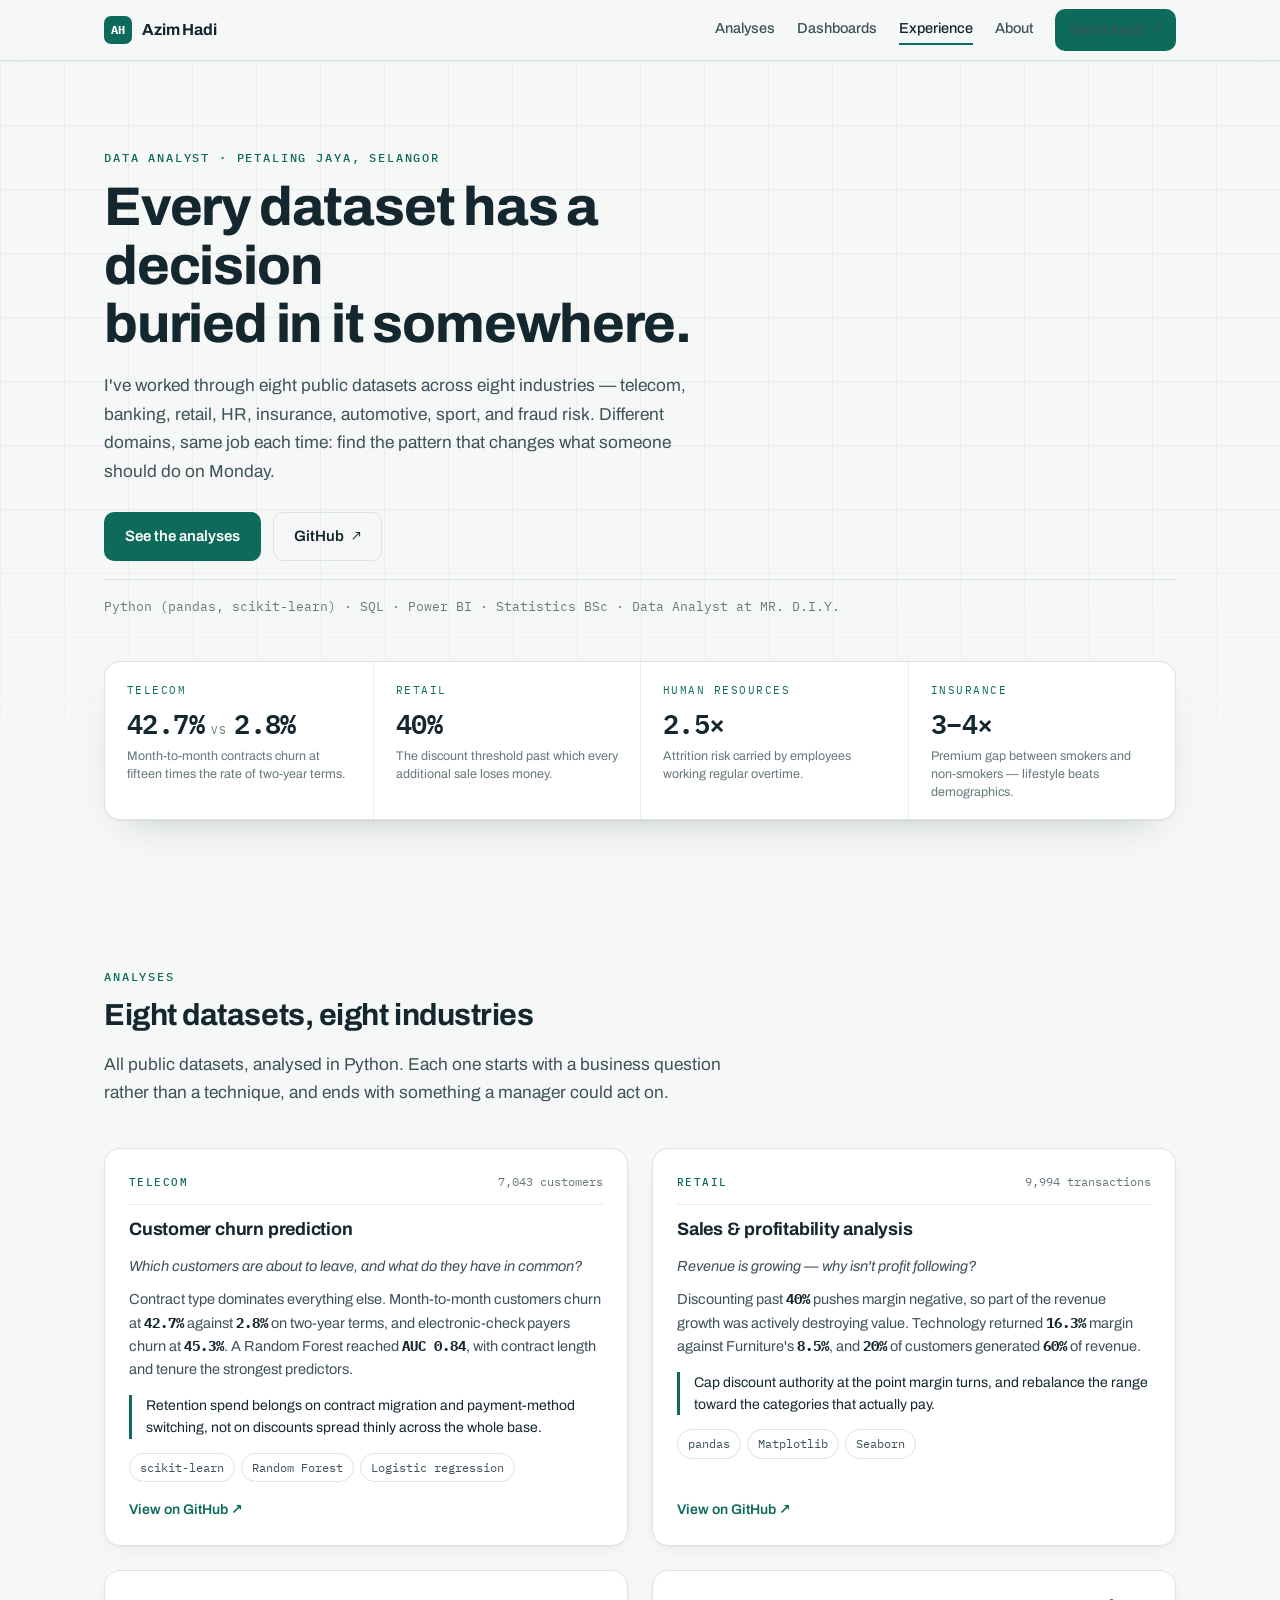
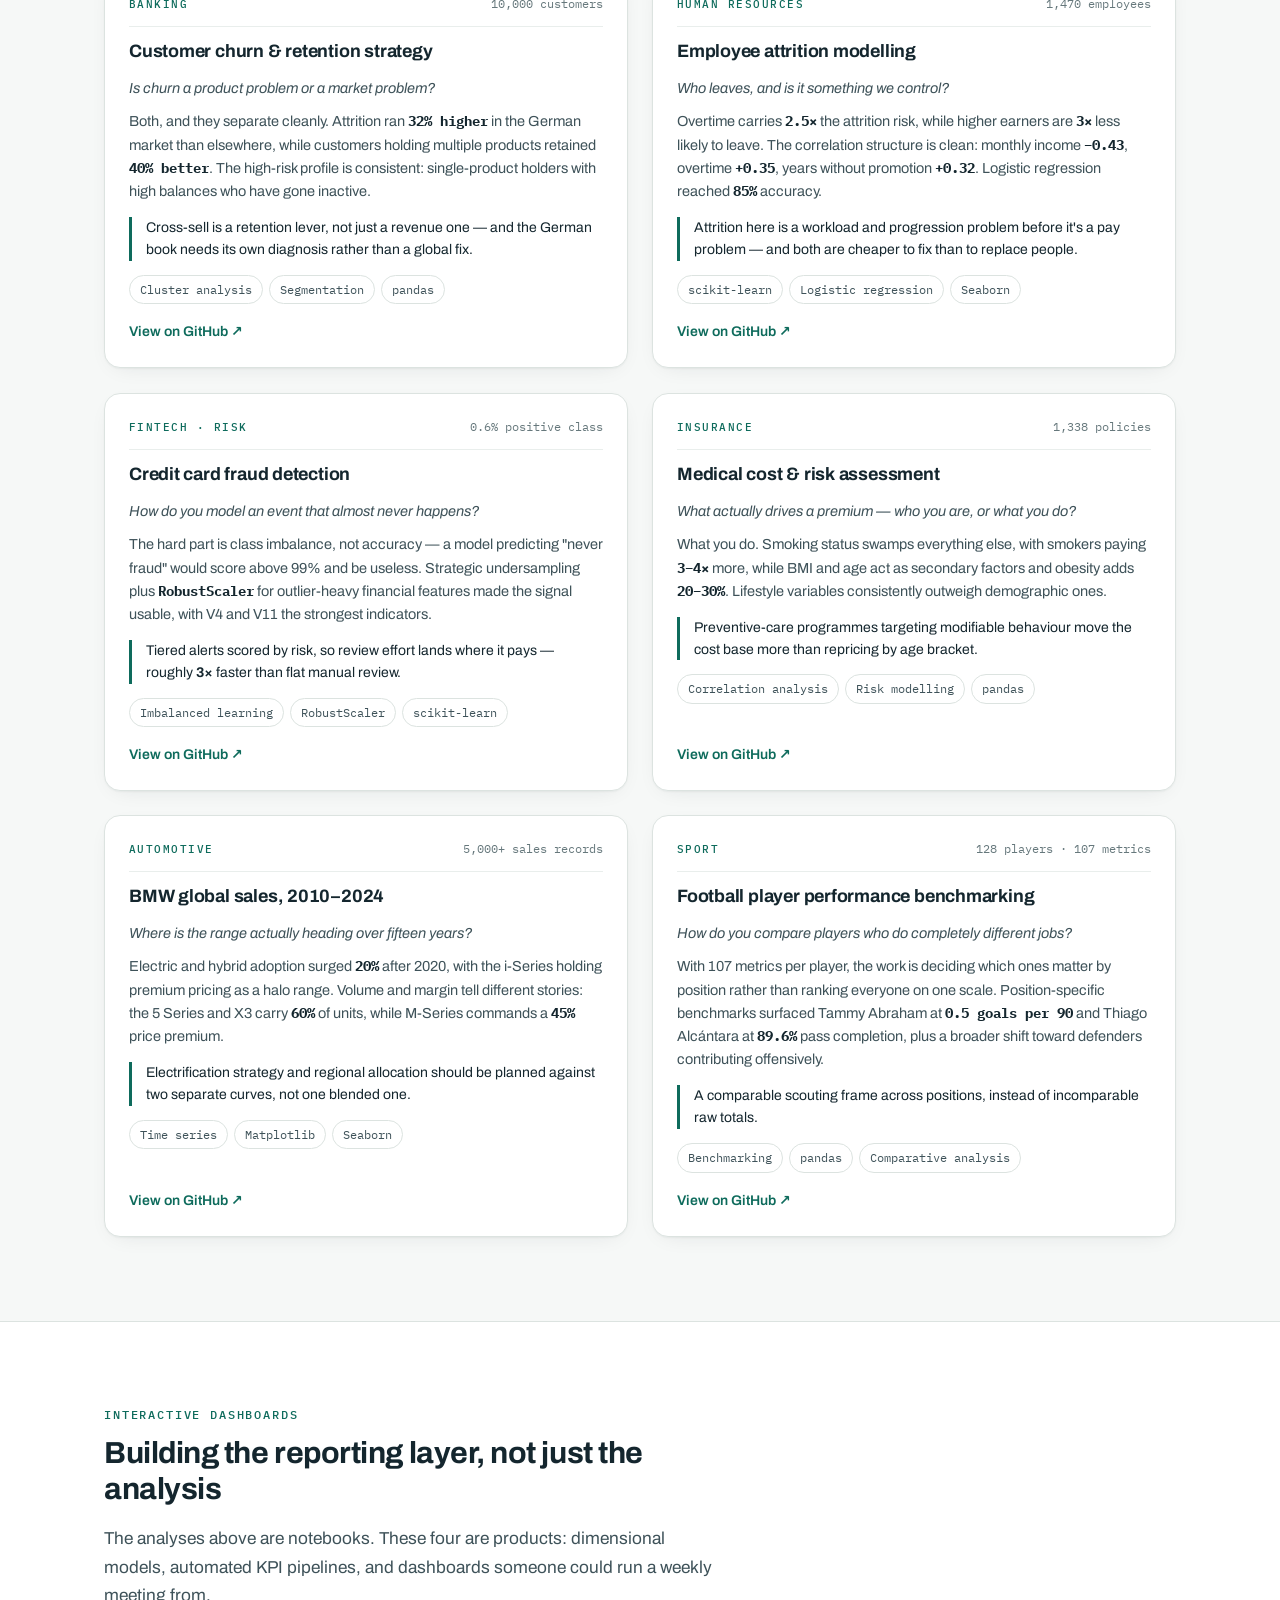
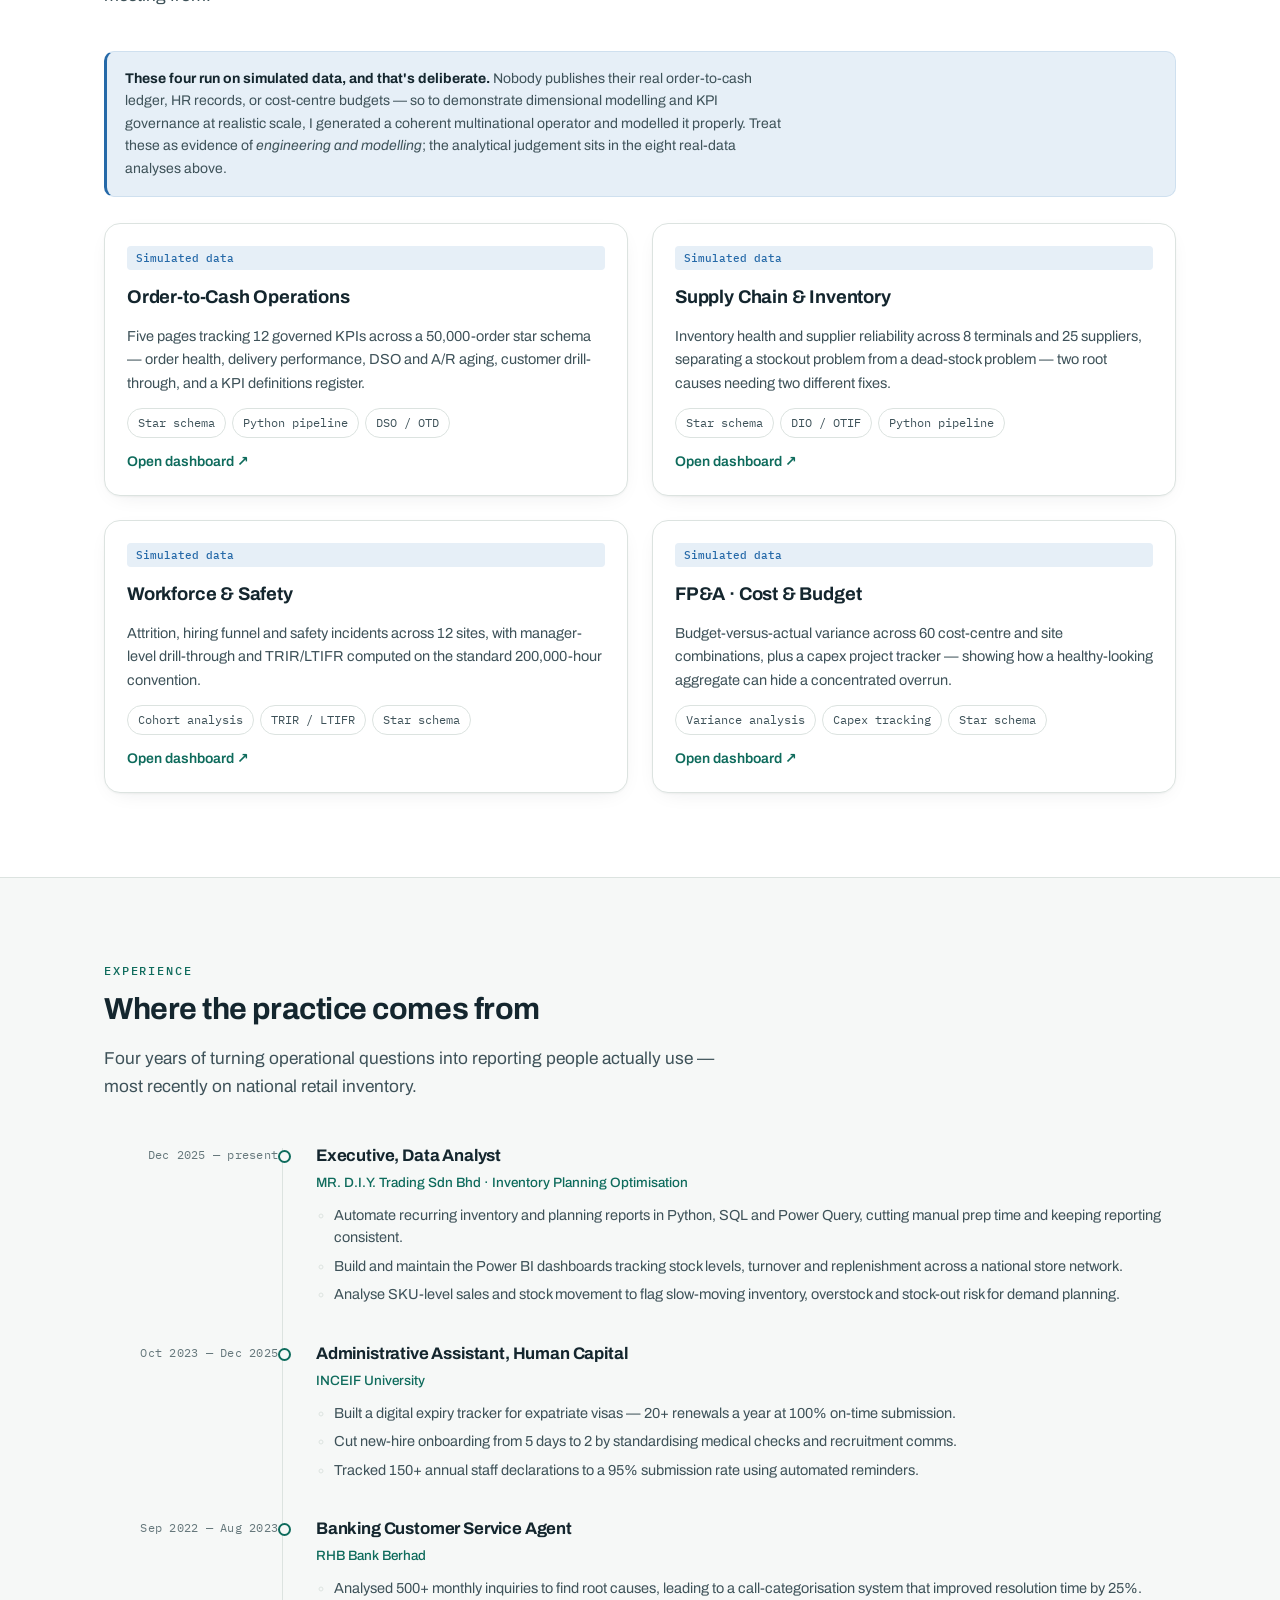
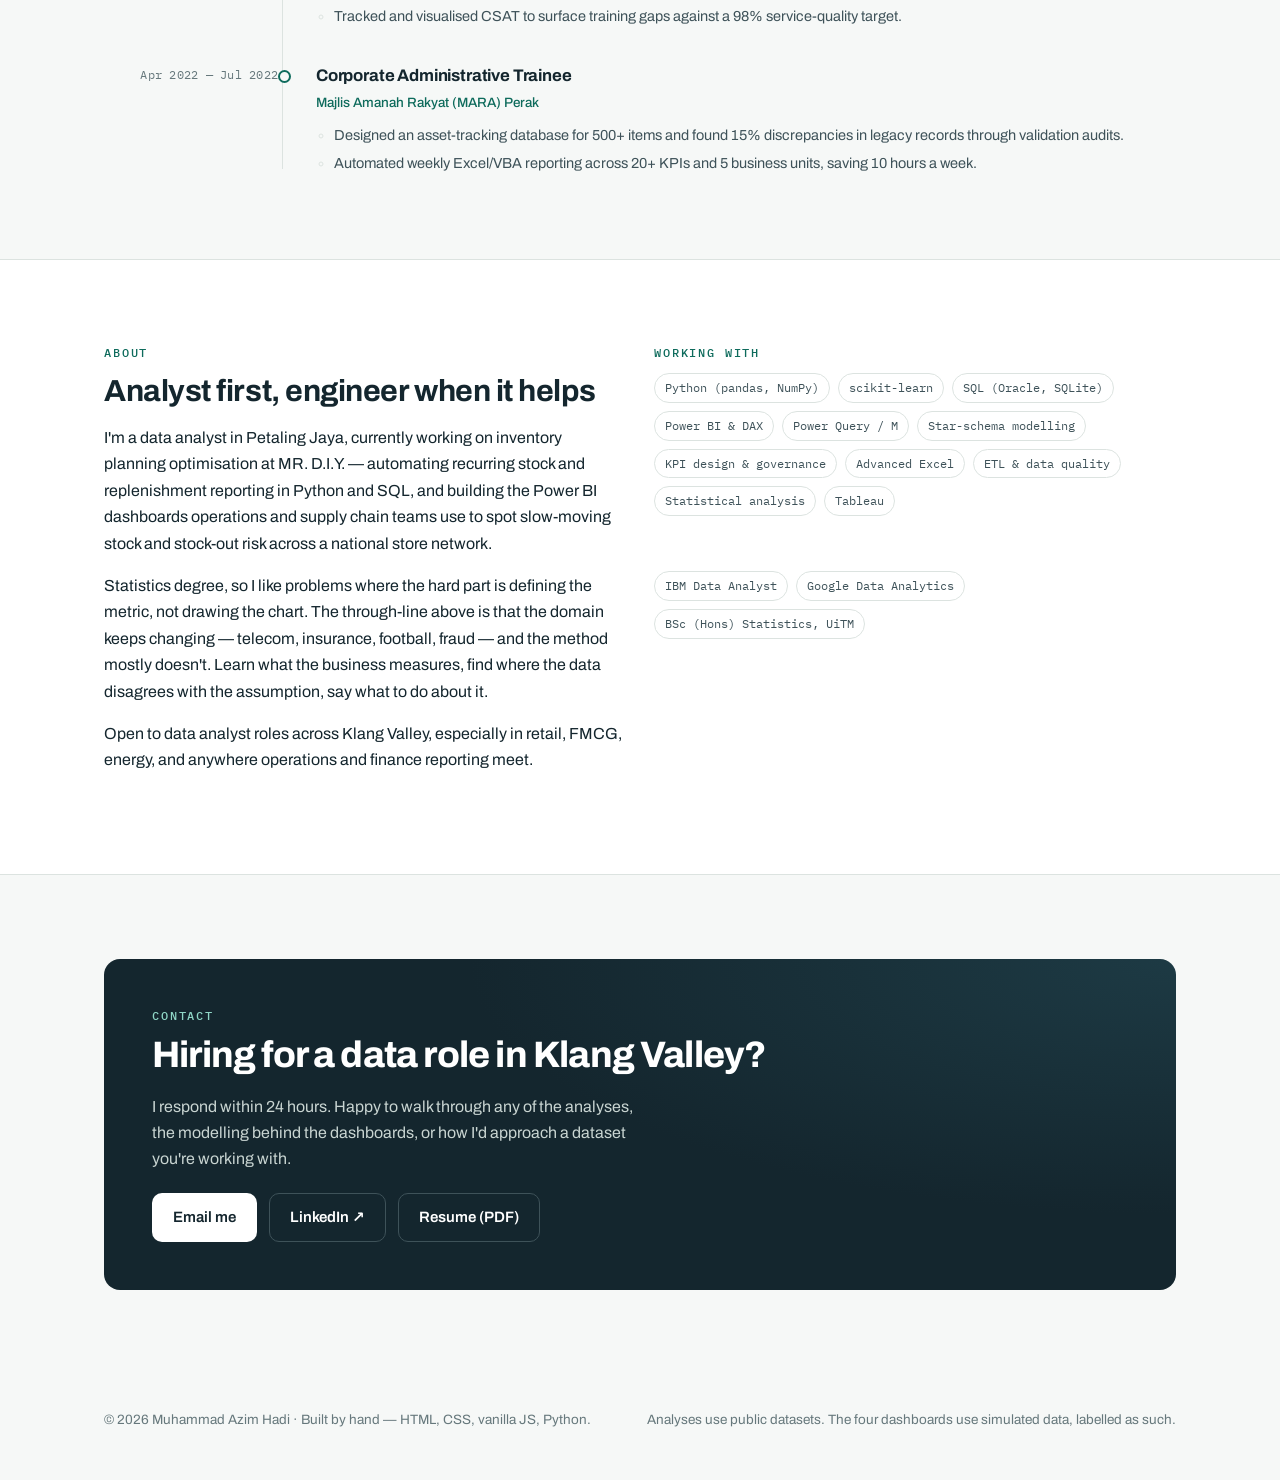
==== docs/index.html @ 007e9d56 "Add files via upload" ====
<!DOCTYPE html>
<html lang="en">
<head>
<meta charset="UTF-8" />
<meta name="viewport" content="width=device-width, initial-scale=1.0" />
<title>Muhammad Azim Hadi — Data Analyst · Analytics Portfolio</title>
<meta name="description" content="Data analyst in Petaling Jaya. Eight analyses across telecom, banking, retail, HR, insurance, automotive, sport and fraud risk — plus four interactive operational dashboards built end to end." />
<link rel="preconnect" href="https://fonts.googleapis.com" />
<link rel="preconnect" href="https://fonts.gstatic.com" crossorigin />
<link href="https://fonts.googleapis.com/css2?family=Archivo:wght@400;500;600;700;800&family=IBM+Plex+Mono:wght@400;500;600&display=swap" rel="stylesheet" />
<link rel="stylesheet" href="assets/style.css" />
<link rel="icon" href="data:image/svg+xml,<svg xmlns='http://www.w3.org/2000/svg' viewBox='0 0 32 32'><rect width='32' height='32' rx='7' fill='%230E6B5C'/><text x='16' y='21' font-family='monospace' font-size='13' fill='white' text-anchor='middle'>AH</text></svg>" />
</head>
<body>

<header class="site-header">
  <div class="wrap bar">
    <a class="brand" href="#top">
      <span class="mark">AH</span>
      <span data-p="name">Azim Hadi</span>
    </a>
    <nav class="nav">
      <a href="#analyses" class="hide-m">Analyses</a>
      <a href="#dashboards" class="hide-m">Dashboards</a>
      <a href="#experience" class="hide-m">Experience</a>
      <a href="#about" class="hide-m">About</a>
      <a href="#contact" class="btn btn-primary">Get in touch <span class="arr">↗</span></a>
    </nav>
  </div>
</header>

<main id="top">

  <!-- ============================== HERO ============================== -->
  <section class="hero">
    <div class="wrap">
      <p class="eyebrow">Data analyst · Petaling Jaya, Selangor</p>
      <h1 class="display">Every dataset has a decision<br />buried in it somewhere.</h1>
      <p class="lead">
        I've worked through eight public datasets across eight industries — telecom, banking,
        retail, HR, insurance, automotive, sport, and fraud risk. Different domains, same job
        each time: find the pattern that changes what someone should do on Monday.
      </p>
      <div class="cta-row">
        <a class="btn btn-primary" href="#analyses">See the analyses</a>
        <a class="btn btn-ghost" href="https://github.com/FrankJR11/Data-Analyst-Portfolio" data-p="github" target="_blank" rel="noopener">GitHub <span class="arr">↗</span></a>
      </div>
      <p class="meta-line">Python (pandas, scikit-learn) · SQL · Power BI · Statistics BSc · Data Analyst at MR. D.I.Y.</p>

      <!-- Signature: four real findings, one per industry -->
      <div class="findings-strip" aria-label="Selected findings across industries">
        <div class="finding">
          <div class="f-sector">Telecom</div>
          <div class="f-stat">42.7%<span class="vs">vs</span>2.8%</div>
          <div class="f-say">Month-to-month contracts churn at fifteen times the rate of two-year terms.</div>
        </div>
        <div class="finding">
          <div class="f-sector">Retail</div>
          <div class="f-stat">40%</div>
          <div class="f-say">The discount threshold past which every additional sale loses money.</div>
        </div>
        <div class="finding">
          <div class="f-sector">Human resources</div>
          <div class="f-stat">2.5&times;</div>
          <div class="f-say">Attrition risk carried by employees working regular overtime.</div>
        </div>
        <div class="finding">
          <div class="f-sector">Insurance</div>
          <div class="f-stat">3–4&times;</div>
          <div class="f-say">Premium gap between smokers and non-smokers — lifestyle beats demographics.</div>
        </div>
      </div>
    </div>
  </section>

  <!-- ============================ ANALYSES ============================ -->
  <section class="section" id="analyses">
    <div class="wrap">
      <div class="section-head">
        <p class="eyebrow">Analyses</p>
        <h2 class="section-title">Eight datasets, eight industries</h2>
        <p class="lead">All public datasets, analysed in Python. Each one starts with a business
        question rather than a technique, and ends with something a manager could act on.</p>
      </div>

      <div class="analysis-grid">

        <article class="card analysis-card">
          <div class="a-head">
            <span class="sector">Telecom</span>
            <span class="a-n">7,043 customers</span>
          </div>
          <h3>Customer churn prediction</h3>
          <p class="a-q">Which customers are about to leave, and what do they have in common?</p>
          <p class="a-find">Contract type dominates everything else. Month-to-month customers churn at
          <strong>42.7%</strong> against <strong>2.8%</strong> on two-year terms, and electronic-check
          payers churn at <strong>45.3%</strong>. A Random Forest reached <strong>AUC 0.84</strong>,
          with contract length and tenure the strongest predictors.</p>
          <p class="a-so">Retention spend belongs on contract migration and payment-method switching,
          not on discounts spread thinly across the whole base.</p>
          <div class="badges">
            <span class="chip">scikit-learn</span><span class="chip">Random Forest</span><span class="chip">Logistic regression</span>
          </div>
          <div class="links"><a href="https://github.com/FrankJR11/Data-Analyst-Portfolio/blob/main/Telco%20Customer%20Churn/README.md" data-p="repo-telecom" target="_blank" rel="noopener">View on GitHub ↗</a></div>
        </article>

        <article class="card analysis-card">
          <div class="a-head">
            <span class="sector">Retail</span>
            <span class="a-n">9,994 transactions</span>
          </div>
          <h3>Sales &amp; profitability analysis</h3>
          <p class="a-q">Revenue is growing — why isn't profit following?</p>
          <p class="a-find">Discounting past <strong>40%</strong> pushes margin negative, so part of the
          revenue growth was actively destroying value. Technology returned <strong>16.3%</strong>
          margin against Furniture's <strong>8.5%</strong>, and <strong>20%</strong> of customers
          generated <strong>60%</strong> of revenue.</p>
          <p class="a-so">Cap discount authority at the point margin turns, and rebalance the range
          toward the categories that actually pay.</p>
          <div class="badges">
            <span class="chip">pandas</span><span class="chip">Matplotlib</span><span class="chip">Seaborn</span>
          </div>
          <div class="links"><a href="https://github.com/FrankJR11/Data-Analyst-Portfolio/blob/main/Superstore%20Sales%20Analyst/README.md" data-p="repo-retail" target="_blank" rel="noopener">View on GitHub ↗</a></div>
        </article>

        <article class="card analysis-card">
          <div class="a-head">
            <span class="sector">Banking</span>
            <span class="a-n">10,000 customers</span>
          </div>
          <h3>Customer churn &amp; retention strategy</h3>
          <p class="a-q">Is churn a product problem or a market problem?</p>
          <p class="a-find">Both, and they separate cleanly. Attrition ran <strong>32% higher</strong>
          in the German market than elsewhere, while customers holding multiple products retained
          <strong>40% better</strong>. The high-risk profile is consistent: single-product holders
          with high balances who have gone inactive.</p>
          <p class="a-so">Cross-sell is a retention lever, not just a revenue one — and the German
          book needs its own diagnosis rather than a global fix.</p>
          <div class="badges">
            <span class="chip">Cluster analysis</span><span class="chip">Segmentation</span><span class="chip">pandas</span>
          </div>
          <div class="links"><a href="https://github.com/FrankJR11/Data-Analyst-Portfolio/blob/main/Bank%20Churn%20Analysis%20and%20Retention%20Strategies/README.md" data-p="repo-banking" target="_blank" rel="noopener">View on GitHub ↗</a></div>
        </article>

        <article class="card analysis-card">
          <div class="a-head">
            <span class="sector">Human resources</span>
            <span class="a-n">1,470 employees</span>
          </div>
          <h3>Employee attrition modelling</h3>
          <p class="a-q">Who leaves, and is it something we control?</p>
          <p class="a-find">Overtime carries <strong>2.5&times;</strong> the attrition risk, while higher
          earners are <strong>3&times;</strong> less likely to leave. The correlation structure is clean:
          monthly income <strong>−0.43</strong>, overtime <strong>+0.35</strong>, years without
          promotion <strong>+0.32</strong>. Logistic regression reached <strong>85%</strong> accuracy.</p>
          <p class="a-so">Attrition here is a workload and progression problem before it's a pay
          problem — and both are cheaper to fix than to replace people.</p>
          <div class="badges">
            <span class="chip">scikit-learn</span><span class="chip">Logistic regression</span><span class="chip">Seaborn</span>
          </div>
          <div class="links"><a href="https://github.com/FrankJR11/Data-Analyst-Portfolio/blob/main/HR%20Employee%20Attrition/README.md" data-p="repo-hr" target="_blank" rel="noopener">View on GitHub ↗</a></div>
        </article>

        <article class="card analysis-card">
          <div class="a-head">
            <span class="sector">Fintech · risk</span>
            <span class="a-n">0.6% positive class</span>
          </div>
          <h3>Credit card fraud detection</h3>
          <p class="a-q">How do you model an event that almost never happens?</p>
          <p class="a-find">The hard part is class imbalance, not accuracy — a model predicting
          "never fraud" would score above 99% and be useless. Strategic undersampling plus
          <strong>RobustScaler</strong> for outlier-heavy financial features made the signal usable,
          with V4 and V11 the strongest indicators.</p>
          <p class="a-so">Tiered alerts scored by risk, so review effort lands where it pays —
          roughly <strong>3&times;</strong> faster than flat manual review.</p>
          <div class="badges">
            <span class="chip">Imbalanced learning</span><span class="chip">RobustScaler</span><span class="chip">scikit-learn</span>
          </div>
          <div class="links"><a href="https://github.com/FrankJR11/Data-Analyst-Portfolio/blob/main/Credit%20Card%20Fraud%20Detection/README.md" data-p="repo-fraud" target="_blank" rel="noopener">View on GitHub ↗</a></div>
        </article>

        <article class="card analysis-card">
          <div class="a-head">
            <span class="sector">Insurance</span>
            <span class="a-n">1,338 policies</span>
          </div>
          <h3>Medical cost &amp; risk assessment</h3>
          <p class="a-q">What actually drives a premium — who you are, or what you do?</p>
          <p class="a-find">What you do. Smoking status swamps everything else, with smokers paying
          <strong>3–4&times;</strong> more, while BMI and age act as secondary factors and obesity adds
          <strong>20–30%</strong>. Lifestyle variables consistently outweigh demographic ones.</p>
          <p class="a-so">Preventive-care programmes targeting modifiable behaviour move the cost
          base more than repricing by age bracket.</p>
          <div class="badges">
            <span class="chip">Correlation analysis</span><span class="chip">Risk modelling</span><span class="chip">pandas</span>
          </div>
          <div class="links"><a href="https://github.com/FrankJR11/Data-Analyst-Portfolio/blob/main/Medical%20Cost%20Analysis/README.md" data-p="repo-insurance" target="_blank" rel="noopener">View on GitHub ↗</a></div>
        </article>

        <article class="card analysis-card">
          <div class="a-head">
            <span class="sector">Automotive</span>
            <span class="a-n">5,000+ sales records</span>
          </div>
          <h3>BMW global sales, 2010–2024</h3>
          <p class="a-q">Where is the range actually heading over fifteen years?</p>
          <p class="a-find">Electric and hybrid adoption surged <strong>20%</strong> after 2020, with
          the i-Series holding premium pricing as a halo range. Volume and margin tell different
          stories: the 5 Series and X3 carry <strong>60%</strong> of units, while M-Series commands a
          <strong>45%</strong> price premium.</p>
          <p class="a-so">Electrification strategy and regional allocation should be planned against
          two separate curves, not one blended one.</p>
          <div class="badges">
            <span class="chip">Time series</span><span class="chip">Matplotlib</span><span class="chip">Seaborn</span>
          </div>
          <div class="links"><a href="https://github.com/FrankJR11/Data-Analyst-Portfolio/blob/main/BMW%20Sales%20Analysis/README.md" data-p="repo-bmw" target="_blank" rel="noopener">View on GitHub ↗</a></div>
        </article>

        <article class="card analysis-card">
          <div class="a-head">
            <span class="sector">Sport</span>
            <span class="a-n">128 players · 107 metrics</span>
          </div>
          <h3>Football player performance benchmarking</h3>
          <p class="a-q">How do you compare players who do completely different jobs?</p>
          <p class="a-find">With 107 metrics per player, the work is deciding which ones matter by
          position rather than ranking everyone on one scale. Position-specific benchmarks surfaced
          Tammy Abraham at <strong>0.5 goals per 90</strong> and Thiago Alcántara at
          <strong>89.6%</strong> pass completion, plus a broader shift toward defenders contributing
          offensively.</p>
          <p class="a-so">A comparable scouting frame across positions, instead of incomparable raw
          totals.</p>
          <div class="badges">
            <span class="chip">Benchmarking</span><span class="chip">pandas</span><span class="chip">Comparative analysis</span>
          </div>
          <div class="links"><a href="https://github.com/FrankJR11/Data-Analyst-Portfolio/blob/main/Football%20Player%20Stats%20Analysis/README.md" data-p="repo-football" target="_blank" rel="noopener">View on GitHub ↗</a></div>
        </article>

      </div>
    </div>
  </section>

  <!-- =========================== DASHBOARDS =========================== -->
  <section class="section alt" id="dashboards">
    <div class="wrap">
      <div class="section-head">
        <p class="eyebrow">Interactive dashboards</p>
        <h2 class="section-title">Building the reporting layer, not just the analysis</h2>
        <p class="lead">The analyses above are notebooks. These four are products: dimensional models,
        automated KPI pipelines, and dashboards someone could run a weekly meeting from.</p>
      </div>

      <div class="disclosure">
        <p><strong>These four run on simulated data, and that's deliberate.</strong> Nobody publishes
        their real order-to-cash ledger, HR records, or cost-centre budgets — so to demonstrate
        dimensional modelling and KPI governance at realistic scale, I generated a coherent
        multinational operator and modelled it properly. Treat these as evidence of
        <em>engineering and modelling</em>; the analytical judgement sits in the eight real-data
        analyses above.</p>
      </div>

      <div class="projects-grid">
        <div class="card project-card">
          <span class="pill pill-info">Simulated data</span>
          <h3>Order-to-Cash Operations</h3>
          <p>Five pages tracking 12 governed KPIs across a 50,000-order star schema — order health, delivery performance, DSO and A/R aging, customer drill-through, and a KPI definitions register.</p>
          <div class="badges">
            <span class="chip">Star schema</span><span class="chip">Python pipeline</span><span class="chip">DSO / OTD</span>
          </div>
          <div class="links"><a href="dashboard.html">Open dashboard ↗</a></div>
        </div>

        <div class="card project-card">
          <span class="pill pill-info">Simulated data</span>
          <h3>Supply Chain &amp; Inventory</h3>
          <p>Inventory health and supplier reliability across 8 terminals and 25 suppliers, separating a stockout problem from a dead-stock problem — two root causes needing two different fixes.</p>
          <div class="badges">
            <span class="chip">Star schema</span><span class="chip">DIO / OTIF</span><span class="chip">Python pipeline</span>
          </div>
          <div class="links"><a href="scm-dashboard.html">Open dashboard ↗</a></div>
        </div>

        <div class="card project-card">
          <span class="pill pill-info">Simulated data</span>
          <h3>Workforce &amp; Safety</h3>
          <p>Attrition, hiring funnel and safety incidents across 12 sites, with manager-level drill-through and TRIR/LTIFR computed on the standard 200,000-hour convention.</p>
          <div class="badges">
            <span class="chip">Cohort analysis</span><span class="chip">TRIR / LTIFR</span><span class="chip">Star schema</span>
          </div>
          <div class="links"><a href="hr-dashboard.html">Open dashboard ↗</a></div>
        </div>

        <div class="card project-card">
          <span class="pill pill-info">Simulated data</span>
          <h3>FP&amp;A · Cost &amp; Budget</h3>
          <p>Budget-versus-actual variance across 60 cost-centre and site combinations, plus a capex project tracker — showing how a healthy-looking aggregate can hide a concentrated overrun.</p>
          <div class="badges">
            <span class="chip">Variance analysis</span><span class="chip">Capex tracking</span><span class="chip">Star schema</span>
          </div>
          <div class="links"><a href="fpa-dashboard.html">Open dashboard ↗</a></div>
        </div>
      </div>
    </div>
  </section>

  <!-- =========================== EXPERIENCE =========================== -->
  <section class="section" id="experience">
    <div class="wrap">
      <div class="section-head">
        <p class="eyebrow">Experience</p>
        <h2 class="section-title">Where the practice comes from</h2>
        <p class="lead">Four years of turning operational questions into reporting people actually
        use — most recently on national retail inventory.</p>
      </div>

      <ol class="timeline">
        <li class="tl-item" data-reveal>
          <div class="tl-when">Dec 2025 — present</div>
          <div class="tl-what">
            <h3>Executive, Data Analyst</h3>
            <p class="tl-org">MR. D.I.Y. Trading Sdn Bhd · Inventory Planning Optimisation</p>
            <ul>
              <li>Automate recurring inventory and planning reports in Python, SQL and Power Query, cutting manual prep time and keeping reporting consistent.</li>
              <li>Build and maintain the Power BI dashboards tracking stock levels, turnover and replenishment across a national store network.</li>
              <li>Analyse SKU-level sales and stock movement to flag slow-moving inventory, overstock and stock-out risk for demand planning.</li>
            </ul>
          </div>
        </li>
        <li class="tl-item" data-reveal>
          <div class="tl-when">Oct 2023 — Dec 2025</div>
          <div class="tl-what">
            <h3>Administrative Assistant, Human Capital</h3>
            <p class="tl-org">INCEIF University</p>
            <ul>
              <li>Built a digital expiry tracker for expatriate visas — 20+ renewals a year at 100% on-time submission.</li>
              <li>Cut new-hire onboarding from 5 days to 2 by standardising medical checks and recruitment comms.</li>
              <li>Tracked 150+ annual staff declarations to a 95% submission rate using automated reminders.</li>
            </ul>
          </div>
        </li>
        <li class="tl-item" data-reveal>
          <div class="tl-when">Sep 2022 — Aug 2023</div>
          <div class="tl-what">
            <h3>Banking Customer Service Agent</h3>
            <p class="tl-org">RHB Bank Berhad</p>
            <ul>
              <li>Analysed 500+ monthly inquiries to find root causes, leading to a call-categorisation system that improved resolution time by 25%.</li>
              <li>Tracked and visualised CSAT to surface training gaps against a 98% service-quality target.</li>
            </ul>
          </div>
        </li>
        <li class="tl-item" data-reveal>
          <div class="tl-when">Apr 2022 — Jul 2022</div>
          <div class="tl-what">
            <h3>Corporate Administrative Trainee</h3>
            <p class="tl-org">Majlis Amanah Rakyat (MARA) Perak</p>
            <ul>
              <li>Designed an asset-tracking database for 500+ items and found 15% discrepancies in legacy records through validation audits.</li>
              <li>Automated weekly Excel/VBA reporting across 20+ KPIs and 5 business units, saving 10 hours a week.</li>
            </ul>
          </div>
        </li>
      </ol>
    </div>
  </section>

  <!-- ============================= ABOUT ============================== -->
  <section class="section alt" id="about">
    <div class="wrap grid-2">
      <div>
        <p class="eyebrow">About</p>
        <h2 class="section-title">Analyst first, engineer when it helps</h2>
        <p>I'm a data analyst in Petaling Jaya, currently working on inventory planning
        optimisation at MR. D.I.Y. — automating recurring stock and replenishment reporting in
        Python and SQL, and building the Power BI dashboards operations and supply chain teams use
        to spot slow-moving stock and stock-out risk across a national store network.</p>
        <p>Statistics degree, so I like problems where the hard part is defining the metric, not
        drawing the chart. The through-line above is that the domain keeps changing — telecom,
        insurance, football, fraud — and the method mostly doesn't. Learn what the business
        measures, find where the data disagrees with the assumption, say what to do about it.</p>
        <p>Open to data analyst roles across Klang Valley, especially in retail, FMCG, energy, and
        anywhere operations and finance reporting meet.</p>
      </div>
      <div>
        <p class="eyebrow">Working with</p>
        <div class="skill-grid">
          <span class="chip">Python (pandas, NumPy)</span>
          <span class="chip">scikit-learn</span>
          <span class="chip">SQL (Oracle, SQLite)</span>
          <span class="chip">Power BI &amp; DAX</span>
          <span class="chip">Power Query / M</span>
          <span class="chip">Star-schema modelling</span>
          <span class="chip">KPI design &amp; governance</span>
          <span class="chip">Advanced Excel</span>
          <span class="chip">ETL &amp; data quality</span>
          <span class="chip">Statistical analysis</span>
          <span class="chip">Tableau</span>
        </div>
        <p class="eyebrow" style="margin-top:26px;">Certified</p>
        <div class="skill-grid">
          <span class="chip">IBM Data Analyst</span>
          <span class="chip">Google Data Analytics</span>
          <span class="chip">BSc (Hons) Statistics, UiTM</span>
        </div>
      </div>
    </div>
  </section>

  <!-- ============================ CONTACT ============================= -->
  <section class="section" id="contact">
    <div class="wrap">
      <div class="contact-band">
        <p class="eyebrow">Contact</p>
        <h2 class="display">Hiring for a data role in Klang Valley?</h2>
        <p style="max-width:56ch; color:#c8d4d1;">I respond within 24 hours. Happy to walk through
        any of the analyses, the modelling behind the dashboards, or how I'd approach a dataset
        you're working with.</p>
        <div class="cta-row" style="display:flex; gap:12px; flex-wrap:wrap; margin-top:20px;">
          <a class="btn btn-primary" href="mailto:axim.hardy@gmail.com" data-p="email">Email me</a>
          <a class="btn btn-ghost" style="color:#fff; border-color:#3e5259;" href="https://www.linkedin.com/in/azim-hadi" data-p="linkedin">LinkedIn ↗</a>
          <a class="btn btn-ghost" style="color:#fff; border-color:#3e5259;" href="resume.pdf" data-p="resume">Resume (PDF)</a>
        </div>
      </div>
    </div>
  </section>

</main>

<footer class="site-footer">
  <div class="wrap">
    <span>© <span id="year"></span> <span data-p="name">Muhammad Azim Hadi</span> · Built by hand — HTML, CSS, vanilla JS, Python.</span>
    <span>Analyses use public datasets. The four dashboards use simulated data, labelled as such.</span>
  </div>
</footer>

<script src="assets/site.js"></script>
</body>
</html>
---- docs/assets/style.css ----
/* ==========================================================================
   O2C Portfolio — design system
   Direction: "petrol ledger" — cool ledger paper, petrol-ink text, viridian
   accent, mono numerals. Type: Archivo (display/body) + IBM Plex Mono (data).
   ========================================================================== */

:root {
  --ink: #14262e;
  --ink-soft: #3e5259;
  --muted: #66787c;
  --paper: #f6f8f7;
  --card: #ffffff;
  --line: #dce3e0;
  --line-soft: #e9eeec;

  --petrol: #0e6b5c;
  --petrol-deep: #0a5448;
  --petrol-tint: #e2efec;
  --blue: #2569a8;
  --blue-tint: #e6eff7;
  --amber: #b76e0b;
  --amber-tint: #f7eedd;
  --red: #b23a32;
  --red-tint: #f8e9e7;
  --good: #2e7d4f;
  --good-tint: #e6f2ea;

  --sans: "Archivo", system-ui, -apple-system, "Segoe UI", sans-serif;
  --mono: "IBM Plex Mono", ui-monospace, "SF Mono", Consolas, monospace;

  --r-sm: 6px;
  --r-md: 10px;
  --r-lg: 16px;
  --shadow: 0 1px 2px rgba(20, 38, 46, 0.05), 0 6px 24px -12px rgba(20, 38, 46, 0.14);
  --wrap: 1120px;
}

* { box-sizing: border-box; }
html { scroll-behavior: smooth; }
body {
  margin: 0;
  background: var(--paper);
  color: var(--ink);
  font-family: var(--sans);
  font-size: 16px;
  line-height: 1.65;
  -webkit-font-smoothing: antialiased;
}
img { max-width: 100%; display: block; }
a { color: var(--petrol); text-decoration: none; }
a:hover { text-decoration: underline; }
:focus-visible { outline: 2px solid var(--petrol); outline-offset: 2px; border-radius: 2px; }

.wrap { max-width: var(--wrap); margin: 0 auto; padding: 0 24px; }

/* ---- type roles ------------------------------------------------------- */
.eyebrow {
  font-family: var(--mono);
  font-size: 11.5px;
  font-weight: 500;
  letter-spacing: 0.16em;
  text-transform: uppercase;
  color: var(--petrol);
  margin: 0 0 10px;
}
.display {
  font-weight: 750;
  font-size: clamp(2.1rem, 4.6vw, 3.4rem);
  line-height: 1.08;
  letter-spacing: -0.022em;
  margin: 0 0 18px;
}
h2.section-title {
  font-weight: 700;
  font-size: clamp(1.45rem, 2.4vw, 1.9rem);
  letter-spacing: -0.015em;
  line-height: 1.2;
  margin: 0 0 12px;
}
.lead { font-size: 1.08rem; color: var(--ink-soft); max-width: 62ch; }
.small { font-size: 13.5px; color: var(--muted); }
.mono { font-family: var(--mono); }

/* ---- buttons & chips --------------------------------------------------- */
.btn {
  display: inline-flex;
  align-items: center;
  gap: 8px;
  font-family: var(--sans);
  font-weight: 600;
  font-size: 15px;
  padding: 11px 20px;
  border-radius: var(--r-md);
  border: 1px solid transparent;
  cursor: pointer;
  transition: background 0.15s ease, border-color 0.15s ease, transform 0.1s ease;
  text-decoration: none;
}
.btn:hover { text-decoration: none; transform: translateY(-1px); }
.btn-primary { background: var(--petrol); color: #fff; }
.btn-primary:hover { background: var(--petrol-deep); }
.btn-ghost { background: transparent; color: var(--ink); border-color: var(--line); }
.btn-ghost:hover { border-color: var(--ink-soft); background: #fff; }
.btn .arr { font-family: var(--mono); font-weight: 400; }

.chip {
  display: inline-block;
  font-family: var(--mono);
  font-size: 12px;
  padding: 4px 10px;
  border-radius: 999px;
  border: 1px solid var(--line);
  background: #fff;
  color: var(--ink-soft);
  white-space: nowrap;
}

.pill {
  display: inline-block;
  font-family: var(--mono);
  font-size: 11px;
  font-weight: 500;
  padding: 3px 9px;
  border-radius: 4px;
  white-space: nowrap;
}
.pill-good { background: var(--good-tint); color: var(--good); }
.pill-risk { background: var(--amber-tint); color: var(--amber); }
.pill-off  { background: var(--red-tint);  color: var(--red); }
.pill-info { background: var(--blue-tint); color: var(--blue); }

/* ---- header ------------------------------------------------------------ */
.site-header {
  position: sticky;
  top: 0;
  z-index: 50;
  background: rgba(246, 248, 247, 0.88);
  backdrop-filter: blur(8px);
  border-bottom: 1px solid var(--line);
}
.site-header .bar {
  display: flex;
  align-items: center;
  justify-content: space-between;
  height: 60px;
}
.brand {
  display: flex;
  align-items: center;
  gap: 10px;
  font-weight: 700;
  letter-spacing: -0.01em;
  color: var(--ink);
}
.brand:hover { text-decoration: none; }
.brand .mark {
  width: 28px;
  height: 28px;
  border-radius: 7px;
  background: var(--petrol);
  color: #fff;
  font-family: var(--mono);
  font-size: 12px;
  display: grid;
  place-items: center;
}
.nav { display: flex; gap: 22px; align-items: center; }
.nav a { color: var(--ink-soft); font-size: 14.5px; font-weight: 500; }
.nav a:hover { color: var(--ink); text-decoration: none; }
.nav .btn { padding: 8px 14px; font-size: 14px; }

/* ---- hero + signature flow rail ---------------------------------------- */
.hero {
  position: relative;
  padding: 72px 0 56px;
  background-image:
    repeating-linear-gradient(to right, var(--line-soft) 0 1px, transparent 1px 64px),
    repeating-linear-gradient(to bottom, var(--line-soft) 0 1px, transparent 1px 64px);
}
.hero::after {
  content: "";
  position: absolute;
  inset: 0;
  background: linear-gradient(to bottom, rgba(246,248,247,0) 55%, var(--paper) 100%);
  pointer-events: none;
}
.hero .wrap { position: relative; z-index: 1; }
.hero .cta-row { display: flex; gap: 12px; flex-wrap: wrap; margin: 26px 0 8px; }
.hero .meta-line { font-family: var(--mono); font-size: 12.5px; color: var(--muted); }

.flow-rail {
  margin-top: 44px;
  background: var(--card);
  border: 1px solid var(--line);
  border-radius: var(--r-lg);
  box-shadow: var(--shadow);
  display: grid;
  grid-template-columns: repeat(4, 1fr);
  overflow: hidden;
}
.flow-stage {
  padding: 18px 20px 16px;
  border-left: 1px solid var(--line-soft);
  position: relative;
  opacity: 0;
  transform: translateY(6px);
  animation: stage-in 0.5s ease forwards;
}
.flow-stage:nth-child(1) { border-left: none; animation-delay: 0.05s; }
.flow-stage:nth-child(2) { animation-delay: 0.2s; }
.flow-stage:nth-child(3) { animation-delay: 0.35s; }
.flow-stage:nth-child(4) { animation-delay: 0.5s; }
@keyframes stage-in { to { opacity: 1; transform: none; } }
.flow-stage .stage-label {
  font-family: var(--mono);
  font-size: 11px;
  letter-spacing: 0.14em;
  text-transform: uppercase;
  color: var(--muted);
  display: flex;
  align-items: center;
  gap: 8px;
  margin-bottom: 8px;
}
.flow-stage .stage-label .n { color: var(--petrol); font-weight: 600; }
.flow-stage .stage-value {
  font-family: var(--mono);
  font-size: clamp(1.35rem, 2.4vw, 1.8rem);
  font-weight: 600;
  letter-spacing: -0.02em;
  line-height: 1.15;
}
.flow-stage .stage-sub { font-size: 12.5px; color: var(--muted); margin-top: 4px; }
.flow-stage .flow-arrow {
  position: absolute;
  top: 50%;
  right: -9px;
  transform: translateY(-50%);
  width: 18px;
  height: 18px;
  border-radius: 50%;
  background: var(--petrol);
  color: #fff;
  font-family: var(--mono);
  font-size: 10px;
  display: grid;
  place-items: center;
  z-index: 2;
}
.rail-footnote {
  display: flex;
  justify-content: space-between;
  gap: 12px;
  flex-wrap: wrap;
  margin-top: 10px;
  font-family: var(--mono);
  font-size: 12px;
  color: var(--muted);
}
.rail-footnote .dot-live {
  display: inline-block;
  width: 7px;
  height: 7px;
  border-radius: 50%;
  background: var(--good);
  margin-right: 6px;
  animation: pulse 2.4s ease infinite;
}
@keyframes pulse { 0%,100% { opacity: 1; } 50% { opacity: 0.35; } }

/* ---- generic sections & cards ------------------------------------------ */
.section { padding: 72px 0; }
.section.alt { background: #fff; border-top: 1px solid var(--line); border-bottom: 1px solid var(--line); }
.section-head { max-width: 640px; margin-bottom: 36px; }

.card {
  background: var(--card);
  border: 1px solid var(--line);
  border-radius: var(--r-lg);
  box-shadow: var(--shadow);
}
.card-pad { padding: 22px; }

.grid-2 { display: grid; grid-template-columns: 1fr 1fr; gap: 28px; align-items: start; }
.grid-2-uneven { display: grid; grid-template-columns: 1.05fr 0.95fr; gap: 28px; align-items: start; }

/* TL;DR box */
.tldr { border-left: 3px solid var(--petrol); }
.tldr dl { margin: 0; display: grid; gap: 12px; }
.tldr dt {
  font-family: var(--mono);
  font-size: 11px;
  letter-spacing: 0.14em;
  text-transform: uppercase;
  color: var(--petrol);
  margin-bottom: 2px;
}
.tldr dd { margin: 0; font-size: 15px; color: var(--ink-soft); }

/* mini charts on landing */
.mini-chart-card { padding: 16px 18px 10px; }
.mini-chart-card .mini-title {
  font-family: var(--mono);
  font-size: 12px;
  color: var(--ink-soft);
  display: flex;
  justify-content: space-between;
  gap: 8px;
  margin-bottom: 6px;
}
.mini-chart-card canvas { width: 100% !important; height: 150px !important; }

/* pipeline diagram */
.pipeline { display: grid; grid-template-columns: repeat(5, 1fr); gap: 0; align-items: stretch; }
.pipe-node {
  background: var(--card);
  border: 1px solid var(--line);
  border-radius: var(--r-md);
  padding: 14px 14px 12px;
  position: relative;
  margin-right: 26px;
}
.pipe-node:last-child { margin-right: 0; }
.pipe-node::after {
  content: "→";
  position: absolute;
  right: -22px;
  top: 50%;
  transform: translateY(-50%);
  font-family: var(--mono);
  color: var(--muted);
}
.pipe-node:last-child::after { content: none; }
.pipe-node .t { font-weight: 600; font-size: 14px; margin-bottom: 3px; }
.pipe-node .d { font-size: 12.5px; color: var(--muted); line-height: 1.45; }
.pipe-node .tag { font-family: var(--mono); font-size: 10.5px; color: var(--petrol); letter-spacing: 0.1em; text-transform: uppercase; }

/* project cards */
.projects-grid { display: grid; grid-template-columns: 1fr 1fr; gap: 24px; }
.project-card { display: flex; flex-direction: column; gap: 12px; padding: 22px; transition: border-color 0.15s; }
.project-card:hover { border-color: var(--ink-soft); }
.project-card h3 { margin: 0; font-size: 1.15rem; letter-spacing: -0.01em; }
.project-card p { margin: 0; color: var(--ink-soft); font-size: 14.5px; }
.project-card .badges { display: flex; flex-wrap: wrap; gap: 6px; }
.project-card .links { margin-top: auto; display: flex; gap: 14px; font-size: 14px; font-weight: 600; }

/* skills */
.skill-grid { display: flex; flex-wrap: wrap; gap: 8px; }

/* contact / footer */
.contact-band { background: var(--ink); color: #eef3f2; border-radius: var(--r-lg); padding: 40px; }
.contact-band .eyebrow { color: #8fd6c6; }
.contact-band .display { font-size: clamp(1.6rem, 3vw, 2.3rem); color: #fff; }
.contact-band a.btn-primary { background: #fff; color: var(--ink); }
.contact-band a.btn-primary:hover { background: var(--petrol-tint); }
footer.site-footer { padding: 36px 0 48px; color: var(--muted); font-size: 13.5px; }
footer.site-footer .wrap { display: flex; justify-content: space-between; gap: 16px; flex-wrap: wrap; }

/* ==========================================================================
   DASHBOARD
   ========================================================================== */
.dash-body { background: var(--paper); }
.dash-top {
  position: sticky;
  top: 0;
  z-index: 60;
  background: rgba(246, 248, 247, 0.92);
  backdrop-filter: blur(8px);
  border-bottom: 1px solid var(--line);
}
.dash-top .row1 {
  display: flex;
  align-items: center;
  justify-content: space-between;
  gap: 16px;
  padding: 12px 0 10px;
  flex-wrap: wrap;
}
.dash-title { display: flex; align-items: baseline; gap: 12px; flex-wrap: wrap; }
.dash-title h1 { font-size: 1.15rem; margin: 0; letter-spacing: -0.01em; }
.dash-title .asof { font-family: var(--mono); font-size: 12px; color: var(--muted); }
.dash-actions { display: flex; gap: 10px; align-items: center; }

.filters { display: flex; gap: 10px; align-items: center; flex-wrap: wrap; padding-bottom: 12px; }
.filters label {
  font-family: var(--mono);
  font-size: 11px;
  letter-spacing: 0.1em;
  text-transform: uppercase;
  color: var(--muted);
  display: flex;
  align-items: center;
  gap: 7px;
}
.filters select {
  font-family: var(--sans);
  font-size: 14px;
  padding: 7px 10px;
  border-radius: var(--r-sm);
  border: 1px solid var(--line);
  background: #fff;
  color: var(--ink);
}
.filters .reset {
  font-family: var(--mono);
  font-size: 12px;
  color: var(--muted);
  background: none;
  border: none;
  cursor: pointer;
  padding: 6px 8px;
}
.filters .reset:hover { color: var(--red); }

.tabs { display: flex; gap: 2px; overflow-x: auto; }
.tab-btn {
  font-family: var(--sans);
  font-weight: 600;
  font-size: 14px;
  color: var(--ink-soft);
  background: none;
  border: none;
  border-bottom: 2.5px solid transparent;
  padding: 10px 14px;
  cursor: pointer;
  white-space: nowrap;
}
.tab-btn:hover { color: var(--ink); }
.tab-btn.active { color: var(--petrol); border-bottom-color: var(--petrol); }
.tab-btn .idx { font-family: var(--mono); font-size: 11px; color: var(--muted); margin-right: 6px; }
.tab-btn.active .idx { color: var(--petrol); }

.dash-main { padding: 22px 0 64px; }
.tab-page { display: none; }
.tab-page.active { display: block; animation: page-in 0.25s ease; }
@keyframes page-in { from { opacity: 0; transform: translateY(4px); } to { opacity: 1; transform: none; } }

.insight-banner {
  display: flex;
  gap: 10px;
  align-items: flex-start;
  background: var(--amber-tint);
  color: #6d4207;
  border: 1px solid #ecd9b7;
  border-radius: var(--r-md);
  padding: 12px 16px;
  font-size: 14px;
  margin-bottom: 16px;
}
.insight-banner.tone-red { background: var(--red-tint); color: #7c2a24; border-color: #eccdc9; }
.insight-banner.tone-good { background: var(--good-tint); color: #23603d; border-color: #cfe6d7; }
.insight-banner.tone-info { background: var(--blue-tint); color: #1d4f7e; border-color: #cfe0f0; }
.insight-banner.tone-amber { background: var(--amber-tint); color: #7a4a08; border-color: #ecd9bd; }
.insight-banner .ic { font-family: var(--mono); font-weight: 600; }
.insight-banner strong { font-weight: 600; }

.kpi-row { display: grid; grid-template-columns: repeat(4, 1fr); gap: 12px; margin-bottom: 16px; }
.kpi {
  background: var(--card);
  border: 1px solid var(--line);
  border-radius: var(--r-md);
  padding: 14px 16px;
}
.kpi .k-label {
  font-family: var(--mono);
  font-size: 11px;
  letter-spacing: 0.1em;
  text-transform: uppercase;
  color: var(--muted);
}
.kpi .k-value {
  font-family: var(--mono);
  font-size: clamp(1.35rem, 2vw, 1.7rem);
  font-weight: 600;
  letter-spacing: -0.02em;
  margin-top: 6px;
  line-height: 1.1;
}
.kpi .k-sub { font-size: 12.5px; margin-top: 5px; color: var(--muted); }
.kpi .k-sub.up { color: var(--good); }
.kpi .k-sub.down { color: var(--red); }
.kpi .k-sub.warn { color: var(--amber); }

.panel-grid { display: grid; grid-template-columns: 1fr 1fr; gap: 12px; margin-bottom: 12px; }
.panel-grid.wide-left { grid-template-columns: 1.25fr 1fr; }
.panel {
  background: var(--card);
  border: 1px solid var(--line);
  border-radius: var(--r-md);
  padding: 16px 18px;
  min-width: 0;
}
.panel.full { grid-column: 1 / -1; }
.panel .p-title {
  font-size: 13.5px;
  font-weight: 600;
  margin: 0 0 12px;
  display: flex;
  justify-content: space-between;
  align-items: baseline;
  gap: 10px;
}
.panel .p-title .hint { font-family: var(--mono); font-size: 11px; font-weight: 400; color: var(--muted); }

/* Charts must live in a fixed-height frame — otherwise Chart.js (with
   maintainAspectRatio:false) and its flexible container grow each other forever. */
.chart-box { position: relative; width: 100%; }
.chart-box > canvas { position: absolute; inset: 0; width: 100% !important; height: 100% !important; }
.panel canvas { width: 100% !important; }

/* data tables */
.dtable { width: 100%; border-collapse: collapse; font-size: 13px; }
.dtable th {
  text-align: left;
  font-family: var(--mono);
  font-size: 10.5px;
  font-weight: 500;
  letter-spacing: 0.08em;
  text-transform: uppercase;
  color: var(--muted);
  padding: 6px 8px;
  border-bottom: 1px solid var(--line);
}
.dtable td { padding: 8px; border-bottom: 1px solid var(--line-soft); }
.dtable tr:last-child td { border-bottom: none; }
.dtable .num { text-align: right; font-family: var(--mono); font-size: 12.5px; }
.dtable .cell-good { background: var(--good-tint); color: var(--good); }
.dtable .cell-risk { background: var(--amber-tint); color: var(--amber); }
.dtable .cell-off  { background: var(--red-tint);  color: var(--red); }

/* CSS bar charts */
.hbar-row { display: grid; grid-template-columns: 128px 1fr 84px; align-items: center; gap: 10px; margin-bottom: 9px; font-size: 13px; }
.hbar-row .lab { color: var(--ink-soft); white-space: nowrap; overflow: hidden; text-overflow: ellipsis; }
.hbar-row .track { background: var(--line-soft); border-radius: 4px; height: 16px; overflow: hidden; }
.hbar-row .fill { height: 100%; border-radius: 4px; background: var(--petrol); transition: width 0.4s ease; }
.hbar-row .val { font-family: var(--mono); font-size: 12px; text-align: right; color: var(--ink-soft); }

/* stacked bars */
.stack-row { display: grid; grid-template-columns: 84px 1fr 84px; align-items: center; gap: 10px; margin-bottom: 10px; font-size: 13px; }
.stack-row .track { display: flex; height: 18px; border-radius: 4px; overflow: hidden; background: var(--line-soft); }
.stack-row .seg { height: 100%; }
.legend { display: flex; flex-wrap: wrap; gap: 12px; margin-top: 10px; font-size: 12px; color: var(--ink-soft); }
.legend .li { display: inline-flex; align-items: center; gap: 6px; }
.legend .sw { width: 10px; height: 10px; border-radius: 2px; display: inline-block; }

/* funnel */
.funnel-stage { margin-bottom: 8px; }
.funnel-stage .bar {
  color: #fff;
  border-radius: 5px;
  padding: 9px 14px;
  font-size: 13px;
  display: flex;
  justify-content: space-between;
  gap: 10px;
  min-width: 220px;
  transition: width 0.4s ease;
}
.funnel-stage .bar strong { font-weight: 600; }
.funnel-stage .bar .mono { opacity: 0.9; }

/* customer 360 */
.cust-picker { display: flex; gap: 10px; align-items: center; flex-wrap: wrap; margin-bottom: 14px; }
.cust-picker input {
  font-family: var(--sans);
  font-size: 14px;
  padding: 9px 12px;
  border: 1px solid var(--line);
  border-radius: var(--r-sm);
  min-width: 280px;
  background: #fff;
}
.cust-picker .quick { font-family: var(--mono); font-size: 12px; color: var(--muted); }
.cust-picker .quick button {
  font-family: var(--mono);
  font-size: 12px;
  color: var(--petrol);
  background: none;
  border: none;
  cursor: pointer;
  text-decoration: underline;
  padding: 2px 4px;
}
.profile-strip { display: grid; grid-template-columns: repeat(5, 1fr); gap: 14px; }
.profile-strip .f .l { font-family: var(--mono); font-size: 10.5px; letter-spacing: 0.08em; text-transform: uppercase; color: var(--muted); }
.profile-strip .f .v { font-weight: 600; font-size: 14px; margin-top: 3px; }

.paybar-row { display: grid; grid-template-columns: 96px 1fr 120px; gap: 10px; align-items: center; margin-bottom: 8px; font-size: 12.5px; }
.paybar-row .track { position: relative; background: var(--line-soft); height: 16px; border-radius: 4px; }
.paybar-row .fill { position: absolute; inset: 0 auto 0 0; border-radius: 4px; }
.paybar-row .term-mark { position: absolute; top: -3px; bottom: -3px; width: 2px; background: var(--ink); opacity: 0.55; }

/* governance */
.gov-note { font-size: 13px; color: var(--muted); margin-top: 12px; }

.dash-footer { border-top: 1px solid var(--line); padding: 20px 0 40px; color: var(--muted); font-size: 12.5px; }
.dash-footer .wrap { display: flex; justify-content: space-between; gap: 14px; flex-wrap: wrap; }

.nodata { font-family: var(--mono); font-size: 12.5px; color: var(--muted); padding: 14px 4px; }

/* ---- responsive --------------------------------------------------------- */
@media (max-width: 900px) {
  .grid-2, .grid-2-uneven, .projects-grid, .panel-grid, .panel-grid.wide-left { grid-template-columns: 1fr; }
  .kpi-row { grid-template-columns: 1fr 1fr; }
  .flow-rail { grid-template-columns: 1fr 1fr; }
  .flow-stage:nth-child(3) { border-top: 1px solid var(--line-soft); }
  .flow-stage:nth-child(4) { border-top: 1px solid var(--line-soft); }
  .flow-stage:nth-child(even) .flow-arrow { display: none; }
  .pipeline { grid-template-columns: 1fr; }
  .pipe-node { margin-right: 0; margin-bottom: 24px; }
  .pipe-node::after { content: "↓"; right: auto; left: 50%; top: auto; bottom: -21px; transform: translateX(-50%); }
  .profile-strip { grid-template-columns: 1fr 1fr; }
  .nav .hide-m { display: none; }
}
@media (max-width: 560px) {
  .kpi-row { grid-template-columns: 1fr 1fr; }
  .flow-rail { grid-template-columns: 1fr; }
  .flow-stage { border-left: none; border-top: 1px solid var(--line-soft); }
  .flow-stage:first-child { border-top: none; }
  .flow-stage .flow-arrow { display: none; }
  .hbar-row { grid-template-columns: 96px 1fr 70px; }
}

@media (prefers-reduced-motion: reduce) {
  html { scroll-behavior: auto; }
  *, *::before, *::after { animation-duration: 0.01ms !important; animation-iteration-count: 1 !important; transition-duration: 0.01ms !important; }
}

/* ==========================================================================
   POLISH LAYER — landing page refinement + motion
   Appended so the dashboard rules above are untouched. Motion is built on
   IntersectionObserver + CSS transitions (no framework), and every animated
   property is transform/opacity only so it stays on the compositor.
   ========================================================================== */

/* ---- scroll progress ---------------------------------------------------- */
.scroll-progress {
  position: fixed;
  top: 0; left: 0;
  height: 2px;
  width: 100%;
  transform: scaleX(0);
  transform-origin: 0 50%;
  background: linear-gradient(90deg, var(--petrol), var(--blue));
  z-index: 100;
  will-change: transform;
}

/* ---- reveal-on-scroll --------------------------------------------------- */
[data-reveal] {
  opacity: 0;
  transform: translateY(14px);
  transition: opacity 0.55s cubic-bezier(0.22, 1, 0.36, 1),
              transform 0.55s cubic-bezier(0.22, 1, 0.36, 1);
}
[data-reveal].is-in { opacity: 1; transform: none; }
.reveal-ready [data-reveal] { will-change: opacity, transform; }

/* ---- header: active section + tighter bar -------------------------------- */
.nav a.is-active { color: var(--ink); }
.nav a:not(.btn) { position: relative; padding-bottom: 2px; }
.nav a:not(.btn)::after {
  content: "";
  position: absolute;
  left: 0; right: 0; bottom: -2px;
  height: 1.5px;
  background: var(--petrol);
  transform: scaleX(0);
  transform-origin: 0 50%;
  transition: transform 0.22s cubic-bezier(0.22, 1, 0.36, 1);
}
.nav a:not(.btn):hover::after,
.nav a.is-active::after { transform: scaleX(1); }

/* ---- hero refinement ----------------------------------------------------- */
.hero { padding: 88px 0 64px; }
.hero .display { max-width: 19ch; }
.hero .lead { margin-bottom: 4px; }
.hero .meta-line { margin-top: 18px; padding-top: 16px; border-top: 1px solid var(--line); }

/* the live rail is the signature element — give it more presence */
.flow-rail { margin-top: 40px; box-shadow: 0 1px 2px rgba(20,38,46,.05), 0 18px 44px -26px rgba(20,38,46,.34); }
.flow-stage { padding: 20px 22px 18px; transition: background 0.2s ease; }
.flow-stage:hover { background: var(--petrol-tint); }
.flow-stage .stage-value { font-variant-numeric: tabular-nums; }

/* ---- section rhythm ------------------------------------------------------ */
.section { padding: 84px 0; }
.section-head { margin-bottom: 40px; }

/* ---- cards: lift on hover ------------------------------------------------ */
.project-card {
  transition: border-color 0.2s ease, transform 0.25s cubic-bezier(0.22,1,0.36,1), box-shadow 0.25s ease;
}
.project-card:hover {
  transform: translateY(-3px);
  border-color: var(--petrol);
  box-shadow: 0 1px 2px rgba(20,38,46,.05), 0 20px 40px -22px rgba(20,38,46,.32);
}
.project-card .links a { position: relative; }
.project-card .links a:hover { text-decoration: none; }
.project-card .links a::after {
  content: "";
  position: absolute;
  left: 0; right: 0; bottom: -2px;
  height: 1.5px;
  background: currentColor;
  transform: scaleX(0);
  transform-origin: 0 50%;
  transition: transform 0.22s cubic-bezier(0.22,1,0.36,1);
}
.project-card .links a:hover::after { transform: scaleX(1); }

.pipe-node { transition: border-color 0.2s ease, transform 0.25s cubic-bezier(0.22,1,0.36,1); }
.pipe-node:hover { border-color: var(--petrol); transform: translateY(-2px); }

.mini-chart-card { transition: box-shadow 0.25s ease; }
.mini-chart-card:hover { box-shadow: 0 1px 2px rgba(20,38,46,.05), 0 18px 36px -22px rgba(20,38,46,.3); }

.chip { transition: border-color 0.18s ease, color 0.18s ease; }
.skill-grid .chip:hover { border-color: var(--petrol); color: var(--petrol); }

/* ---- experience timeline -------------------------------------------------- */
.timeline { list-style: none; margin: 0; padding: 0; position: relative; }
.timeline::before {
  content: "";
  position: absolute;
  left: 178px;
  top: 6px;
  bottom: 6px;
  width: 1px;
  background: var(--line);
}
.tl-item {
  display: grid;
  grid-template-columns: 178px 1fr;
  gap: 0 34px;
  padding-bottom: 34px;
  position: relative;
}
.tl-item:last-child { padding-bottom: 0; }
.tl-item::before {
  content: "";
  position: absolute;
  left: 174px;
  top: 8px;
  width: 9px;
  height: 9px;
  border-radius: 50%;
  background: var(--paper);
  border: 2px solid var(--petrol);
  z-index: 1;
}
.section.alt .tl-item::before { background: #fff; }
.tl-when {
  font-family: var(--mono);
  font-size: 12px;
  color: var(--muted);
  letter-spacing: 0.02em;
  padding-top: 3px;
  text-align: right;
  padding-right: 4px;
}
.tl-what h3 { margin: 0 0 2px; font-size: 1.05rem; letter-spacing: -0.01em; }
.tl-org { margin: 0 0 10px; font-size: 13.5px; color: var(--petrol); font-weight: 500; }
.tl-what ul { margin: 0; padding-left: 18px; display: grid; gap: 6px; }
.tl-what li { font-size: 14.5px; color: var(--ink-soft); line-height: 1.55; }
.tl-what li::marker { color: var(--line); }

/* ---- contact band -------------------------------------------------------- */
.contact-band {
  position: relative;
  overflow: hidden;
  padding: 48px;
  background:
    radial-gradient(120% 140% at 100% 0%, #1d3a44 0%, transparent 55%),
    var(--ink);
}
.contact-band .btn { transition: transform 0.2s cubic-bezier(0.22,1,0.36,1), background 0.18s ease, border-color 0.18s ease; }
.contact-band .btn:hover { transform: translateY(-2px); }
.contact-band .btn-ghost:hover { border-color: #7fbfae; background: rgba(255,255,255,0.06); }

/* ---- responsive polish ---------------------------------------------------- */
@media (max-width: 900px) {
  .hero { padding: 60px 0 48px; }
  .section { padding: 60px 0; }
  .contact-band { padding: 32px 24px; }
  .timeline::before { left: 5px; }
  .tl-item { grid-template-columns: 1fr; gap: 6px; padding-left: 28px; padding-bottom: 30px; }
  .tl-item::before { left: 1px; top: 6px; }
  .tl-when { text-align: left; padding-right: 0; }
}
@media (max-width: 560px) {
  .hero .display { max-width: none; }
  .hero .cta-row .btn { width: 100%; justify-content: center; }
}

/* motion off: show everything immediately */
@media (prefers-reduced-motion: reduce) {
  [data-reveal] { opacity: 1 !important; transform: none !important; }
  .scroll-progress { display: none; }
}

/* ==========================================================================
   ANALYSES LAYOUT — findings strip + analysis cards
   ========================================================================== */

/* ---- hero findings strip (signature element) ----------------------------- */
.findings-strip {
  margin-top: 44px;
  background: var(--card);
  border: 1px solid var(--line);
  border-radius: var(--r-lg);
  box-shadow: 0 1px 2px rgba(20,38,46,.05), 0 18px 44px -26px rgba(20,38,46,.34);
  display: grid;
  grid-template-columns: repeat(4, 1fr);
  overflow: hidden;
}
.finding {
  padding: 20px 22px 18px;
  border-left: 1px solid var(--line-soft);
  transition: background 0.2s ease;
}
.finding:first-child { border-left: none; }
.finding:hover { background: var(--petrol-tint); }
.f-sector {
  font-family: var(--mono);
  font-size: 10.5px;
  letter-spacing: 0.14em;
  text-transform: uppercase;
  color: var(--petrol);
  margin-bottom: 10px;
}
.f-stat {
  font-family: var(--mono);
  font-size: clamp(1.3rem, 2.3vw, 1.7rem);
  font-weight: 600;
  letter-spacing: -0.02em;
  line-height: 1.1;
  font-variant-numeric: tabular-nums;
  display: flex;
  align-items: baseline;
  gap: 7px;
  flex-wrap: wrap;
}
.f-stat .vs {
  font-size: 11px;
  font-weight: 400;
  color: var(--muted);
  letter-spacing: 0.08em;
  text-transform: uppercase;
}
.f-say { font-size: 12.5px; color: var(--muted); margin-top: 8px; line-height: 1.45; }

/* ---- analysis cards ------------------------------------------------------ */
.analysis-grid { display: grid; grid-template-columns: 1fr 1fr; gap: 24px; }
.analysis-card {
  display: flex;
  flex-direction: column;
  gap: 10px;
  padding: 24px;
  transition: border-color 0.2s ease, transform 0.25s cubic-bezier(0.22,1,0.36,1), box-shadow 0.25s ease;
}
.analysis-card:hover {
  transform: translateY(-3px);
  border-color: var(--petrol);
  box-shadow: 0 1px 2px rgba(20,38,46,.05), 0 20px 40px -22px rgba(20,38,46,.32);
}
.a-head {
  display: flex;
  align-items: center;
  justify-content: space-between;
  gap: 12px;
  padding-bottom: 12px;
  border-bottom: 1px solid var(--line-soft);
}
.sector {
  font-family: var(--mono);
  font-size: 10.5px;
  letter-spacing: 0.14em;
  text-transform: uppercase;
  color: var(--petrol);
  font-weight: 500;
}
.a-n { font-family: var(--mono); font-size: 11.5px; color: var(--muted); }
.analysis-card h3 { margin: 0; font-size: 1.12rem; letter-spacing: -0.012em; }
.a-q {
  margin: 0;
  font-size: 14.5px;
  font-style: italic;
  color: var(--ink-soft);
}
.a-find { margin: 0; font-size: 14.5px; color: var(--ink-soft); line-height: 1.6; }
.a-find strong { color: var(--ink); font-weight: 650; font-family: var(--mono); font-size: 13.8px; }
.a-so {
  margin: 4px 0 0;
  font-size: 14px;
  color: var(--ink);
  padding-left: 14px;
  border-left: 3px solid var(--petrol);
  line-height: 1.55;
}
.analysis-card .badges { display: flex; flex-wrap: wrap; gap: 6px; margin-top: 4px; }
.analysis-card .links { margin-top: auto; padding-top: 6px; display: flex; gap: 14px; font-size: 14px; font-weight: 600; }
.analysis-card .links a { position: relative; }
.analysis-card .links a:hover { text-decoration: none; }
.analysis-card .links a::after {
  content: "";
  position: absolute;
  left: 0; right: 0; bottom: -2px;
  height: 1.5px;
  background: currentColor;
  transform: scaleX(0);
  transform-origin: 0 50%;
  transition: transform 0.22s cubic-bezier(0.22,1,0.36,1);
}
.analysis-card .links a:hover::after { transform: scaleX(1); }

/* ---- honest-labelling note on the dashboards section --------------------- */
.disclosure {
  background: var(--blue-tint);
  border: 1px solid #cfe0ef;
  border-left: 3px solid var(--blue);
  border-radius: var(--r-md);
  padding: 16px 18px;
  margin: 0 0 26px;
}
.disclosure p { margin: 0; font-size: 14px; color: var(--ink-soft); line-height: 1.6; max-width: 82ch; }
.disclosure strong { color: var(--ink); }

/* ---- responsive ----------------------------------------------------------- */
@media (max-width: 900px) {
  .findings-strip { grid-template-columns: 1fr 1fr; }
  .finding:nth-child(3), .finding:nth-child(4) { border-top: 1px solid var(--line-soft); }
  .finding:nth-child(odd) { border-left: none; }
  .analysis-grid { grid-template-columns: 1fr; }
}
@media (max-width: 560px) {
  .findings-strip { grid-template-columns: 1fr; }
  .finding { border-left: none; border-top: 1px solid var(--line-soft); }
  .finding:first-child { border-top: none; }
}
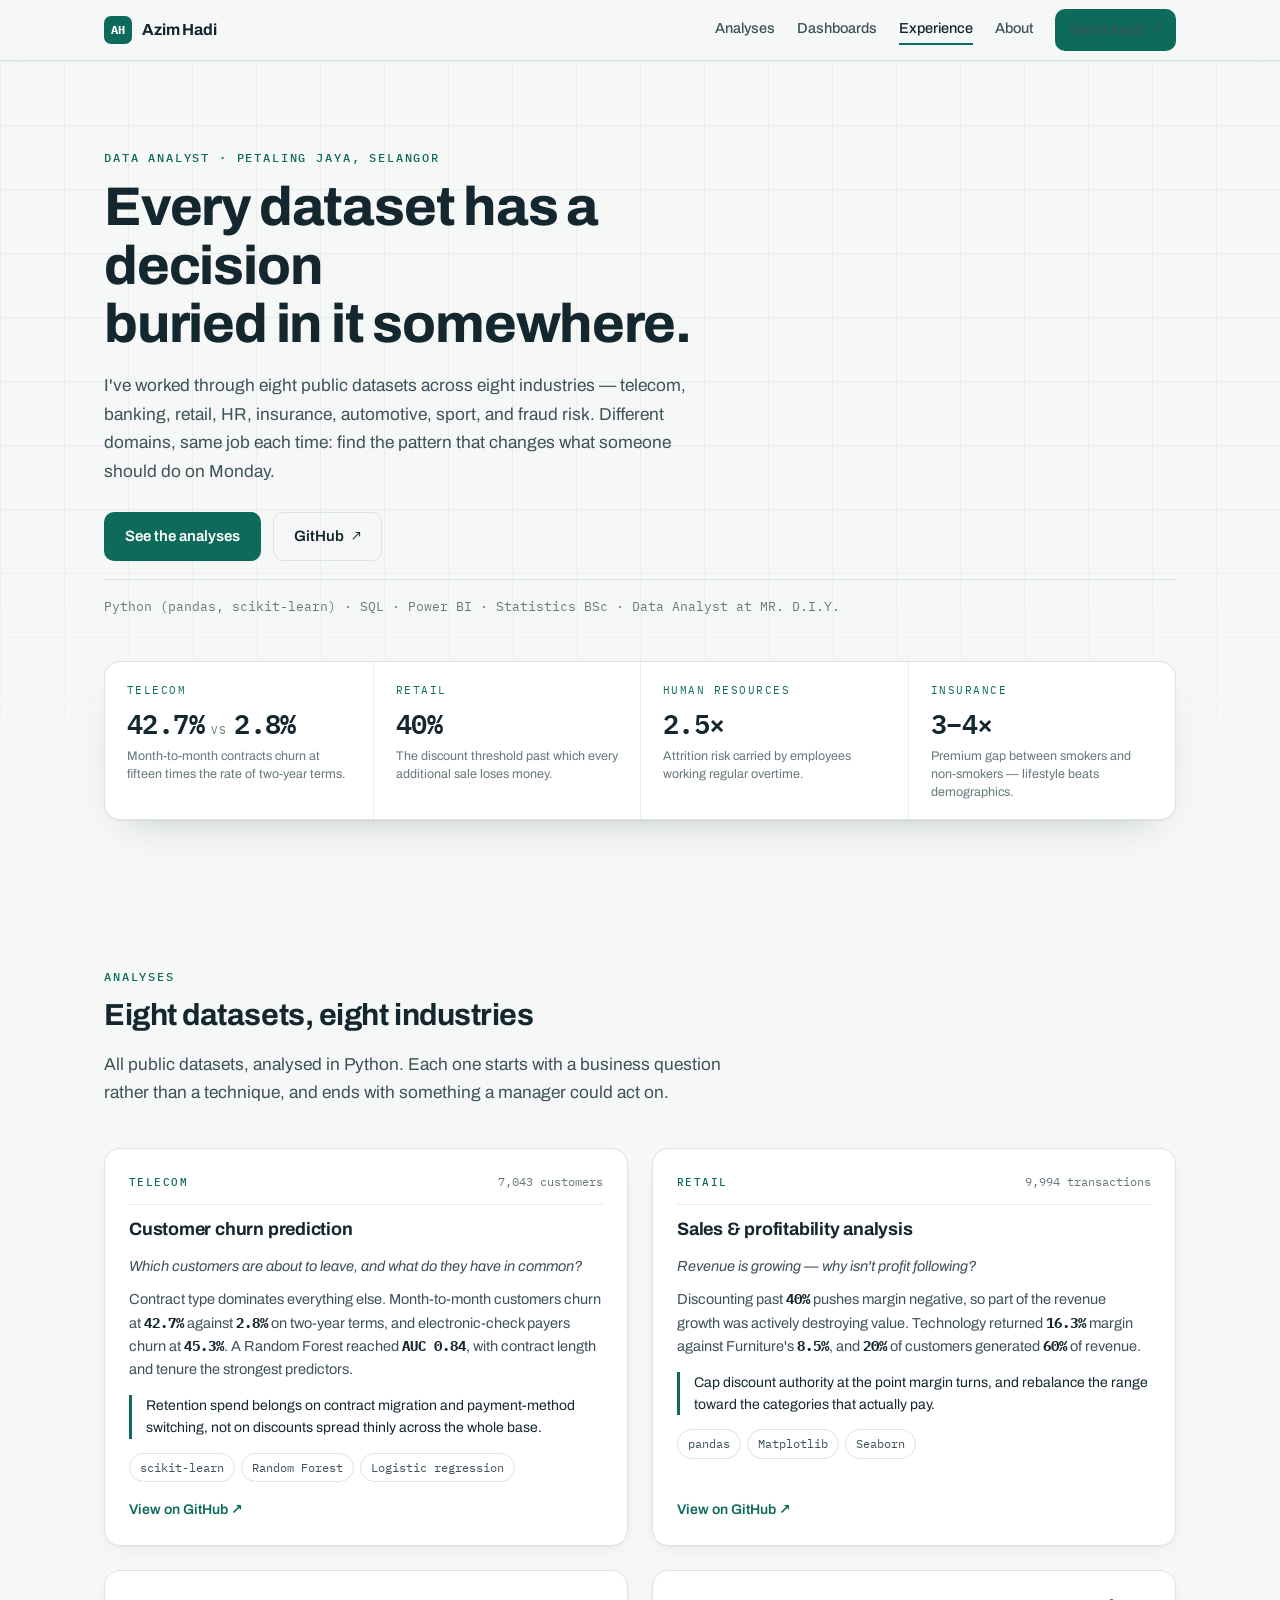
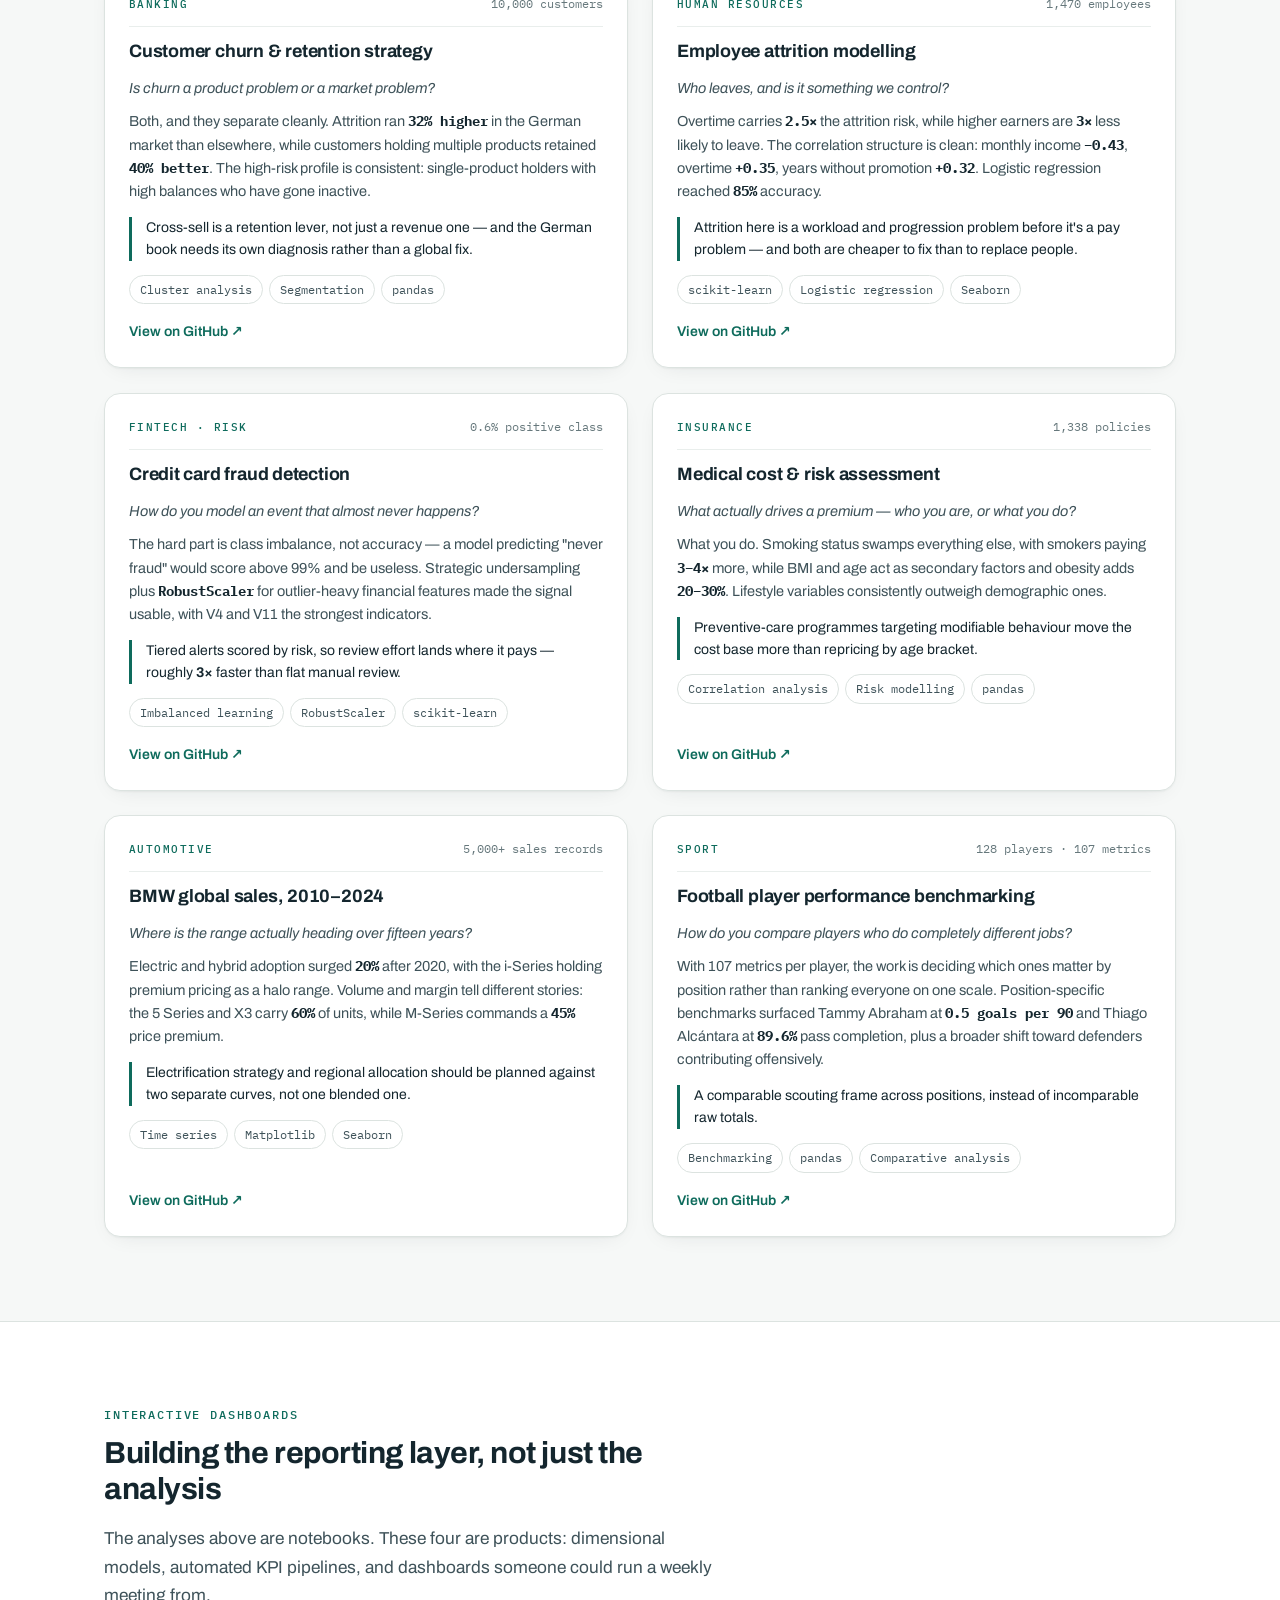
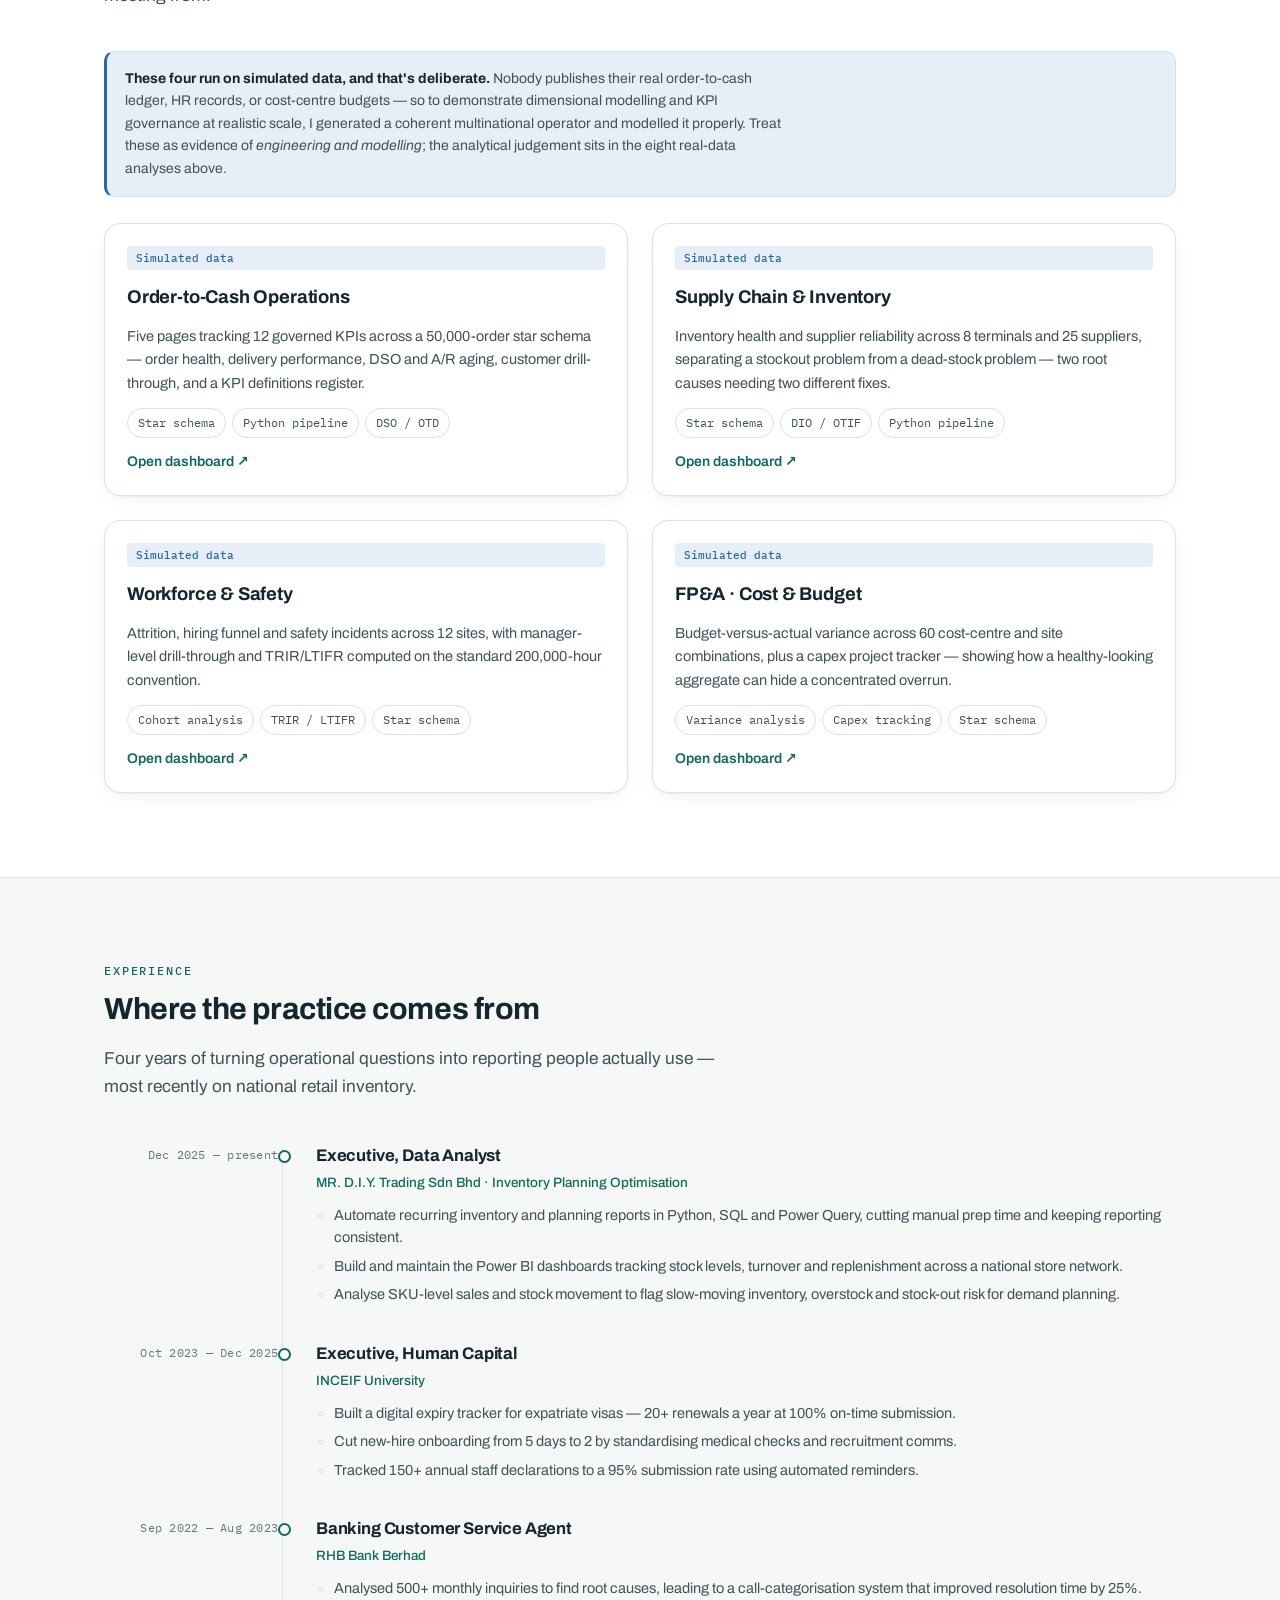
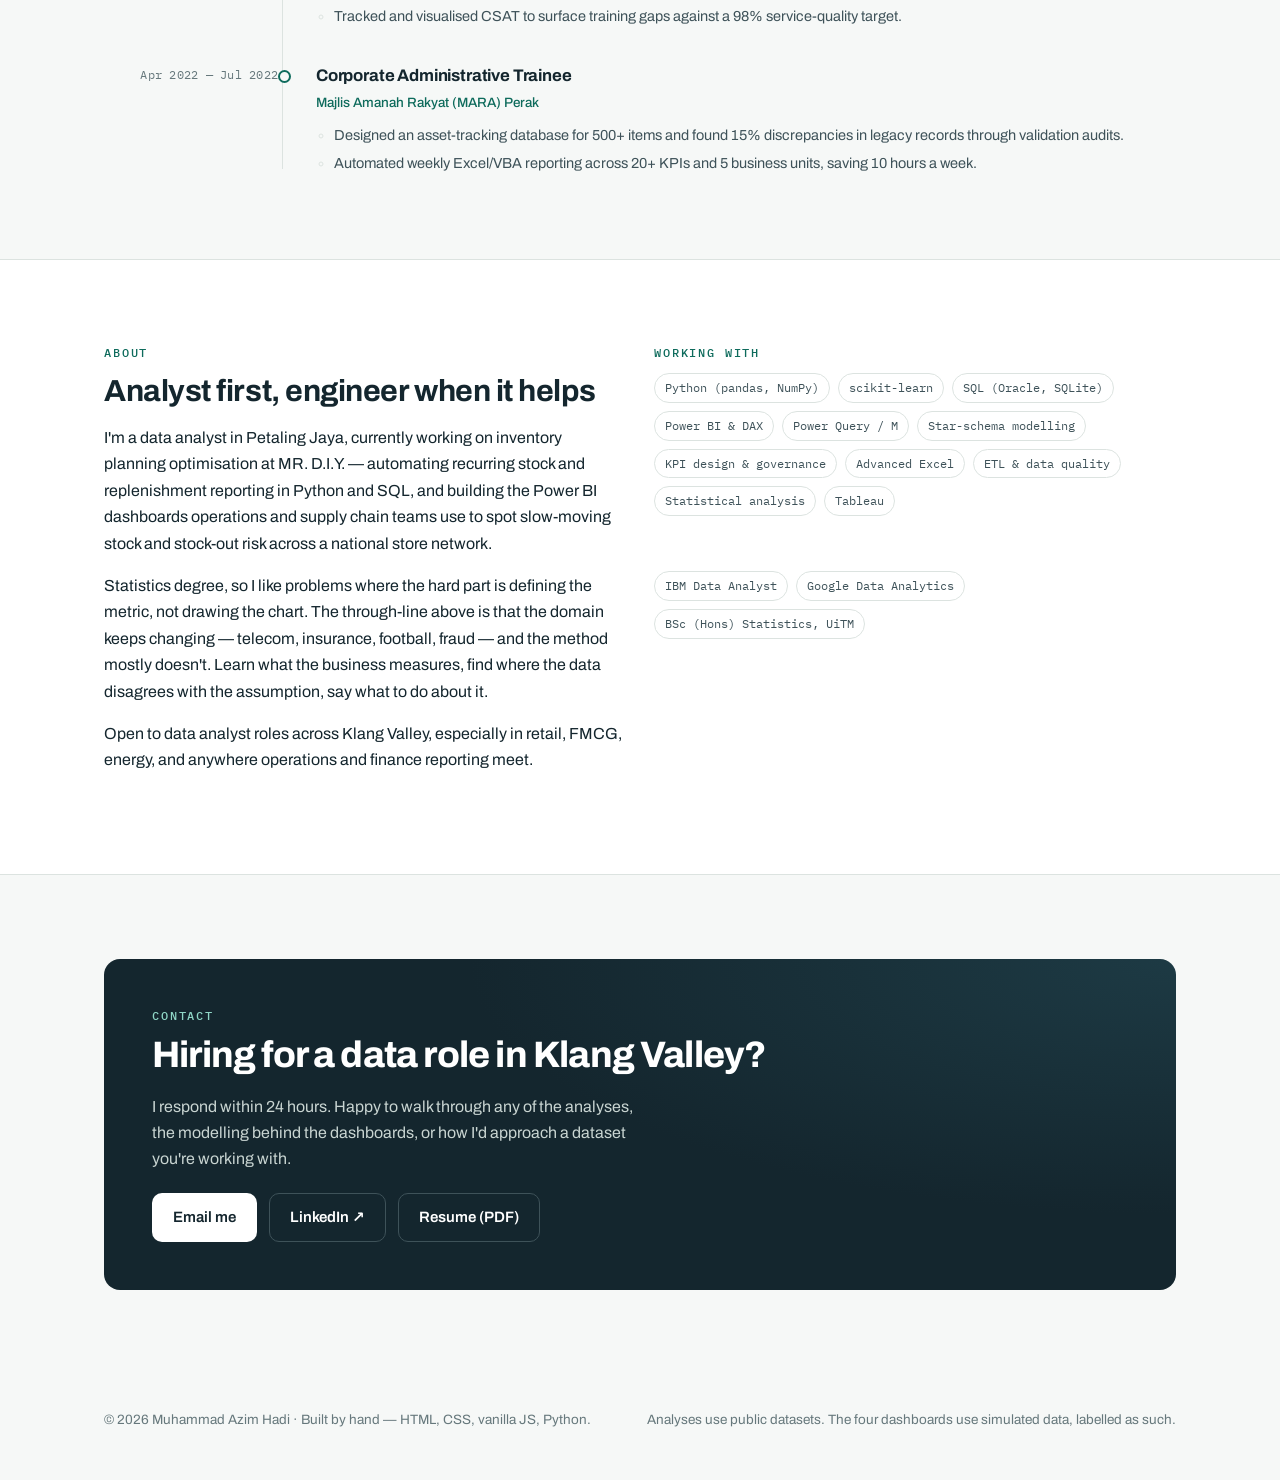
==== commit 7e0154a3: "Update index.html" ====
--- a/docs/index.html
+++ b/docs/index.html
@@ -330,7 +330,7 @@
         <li class="tl-item" data-reveal>
           <div class="tl-when">Oct 2023 — Dec 2025</div>
           <div class="tl-what">
-            <h3>Administrative Assistant, Human Capital</h3>
+            <h3>Executive, Human Capital</h3>
             <p class="tl-org">INCEIF University</p>
             <ul>
               <li>Built a digital expiry tracker for expatriate visas — 20+ renewals a year at 100% on-time submission.</li>
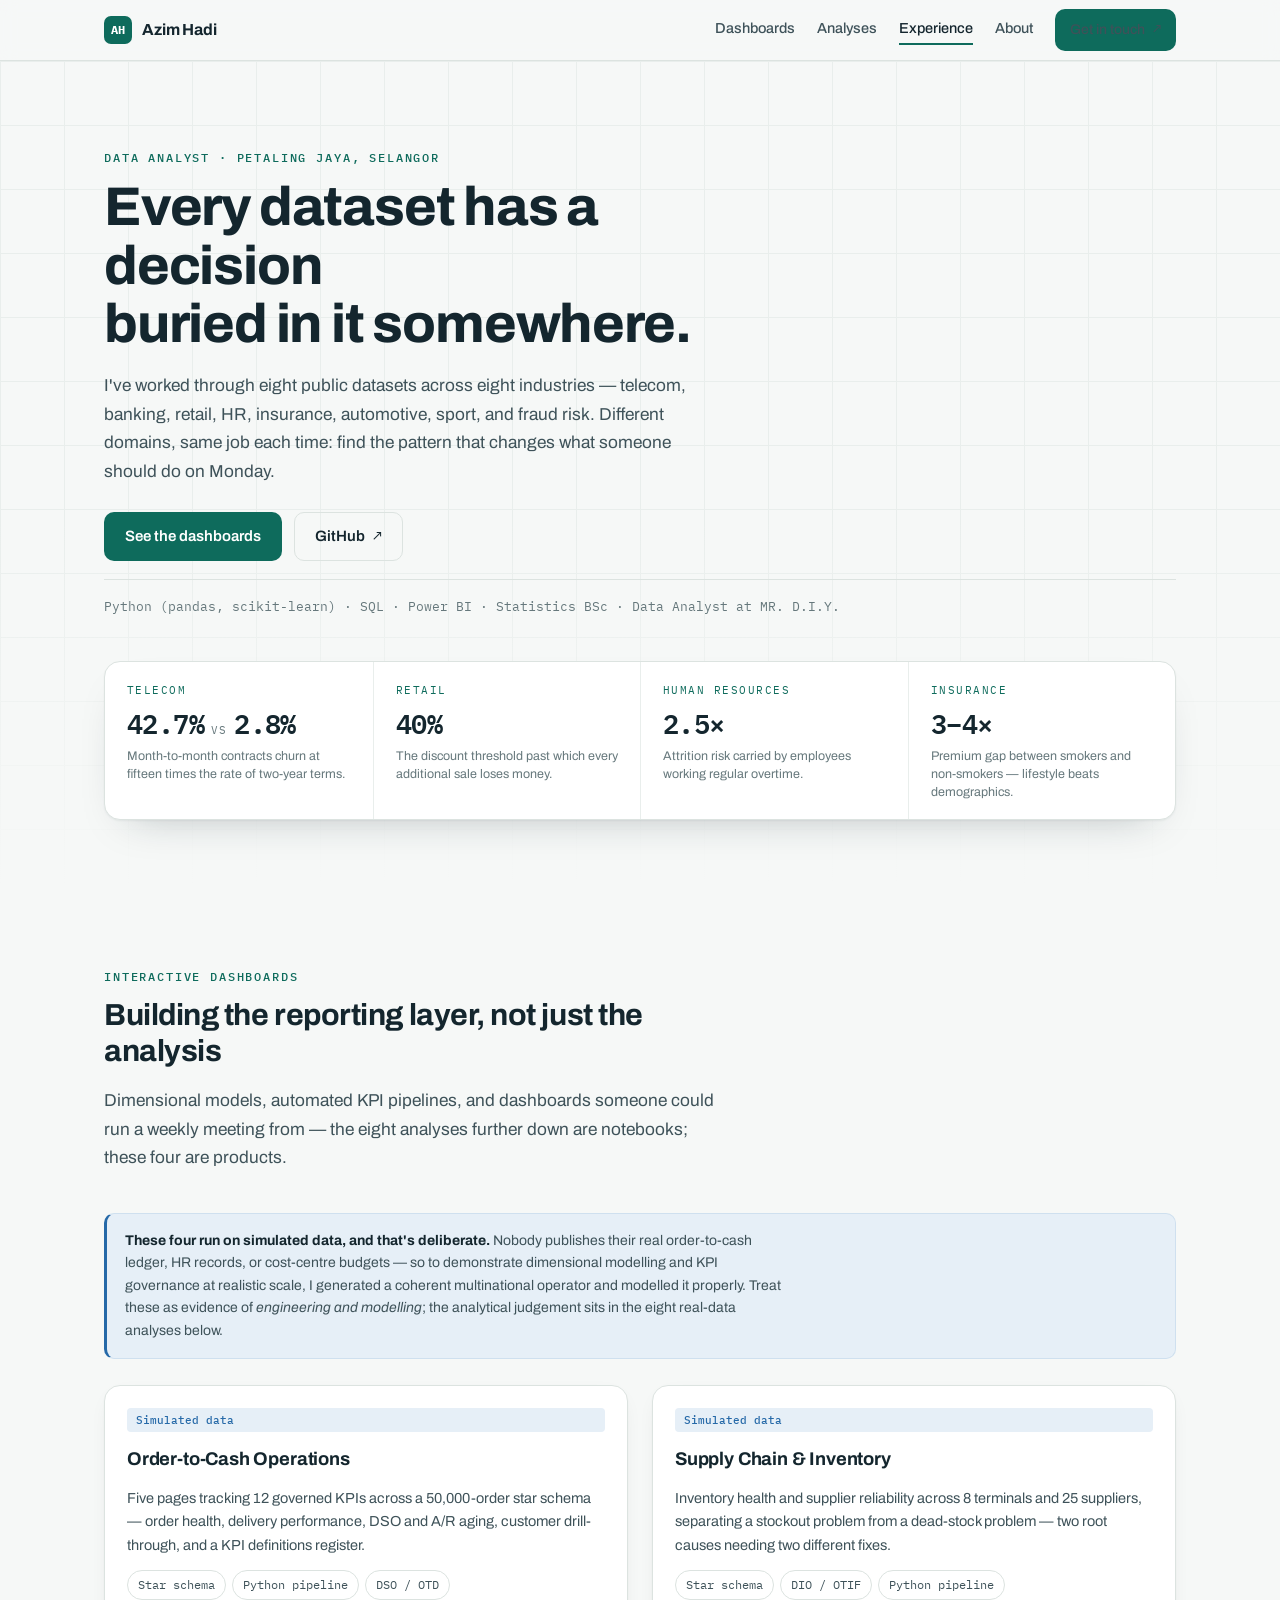
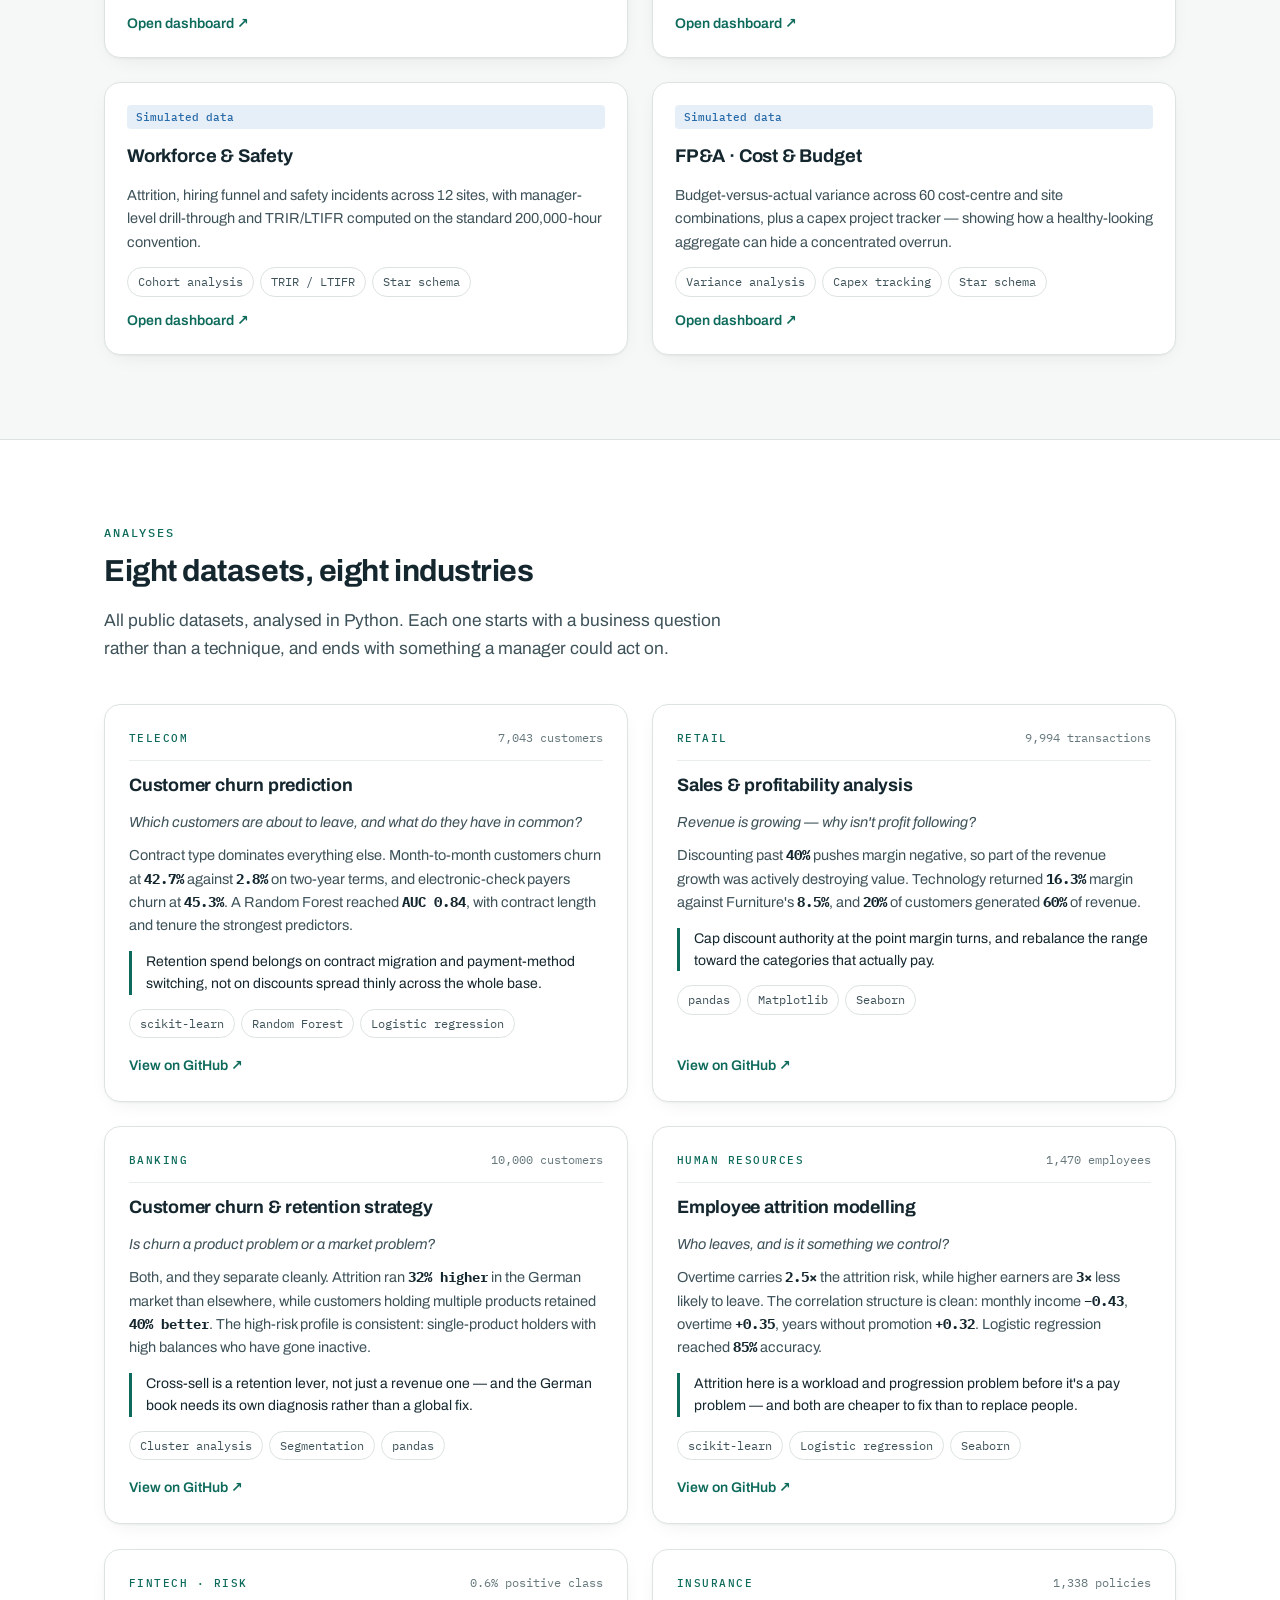
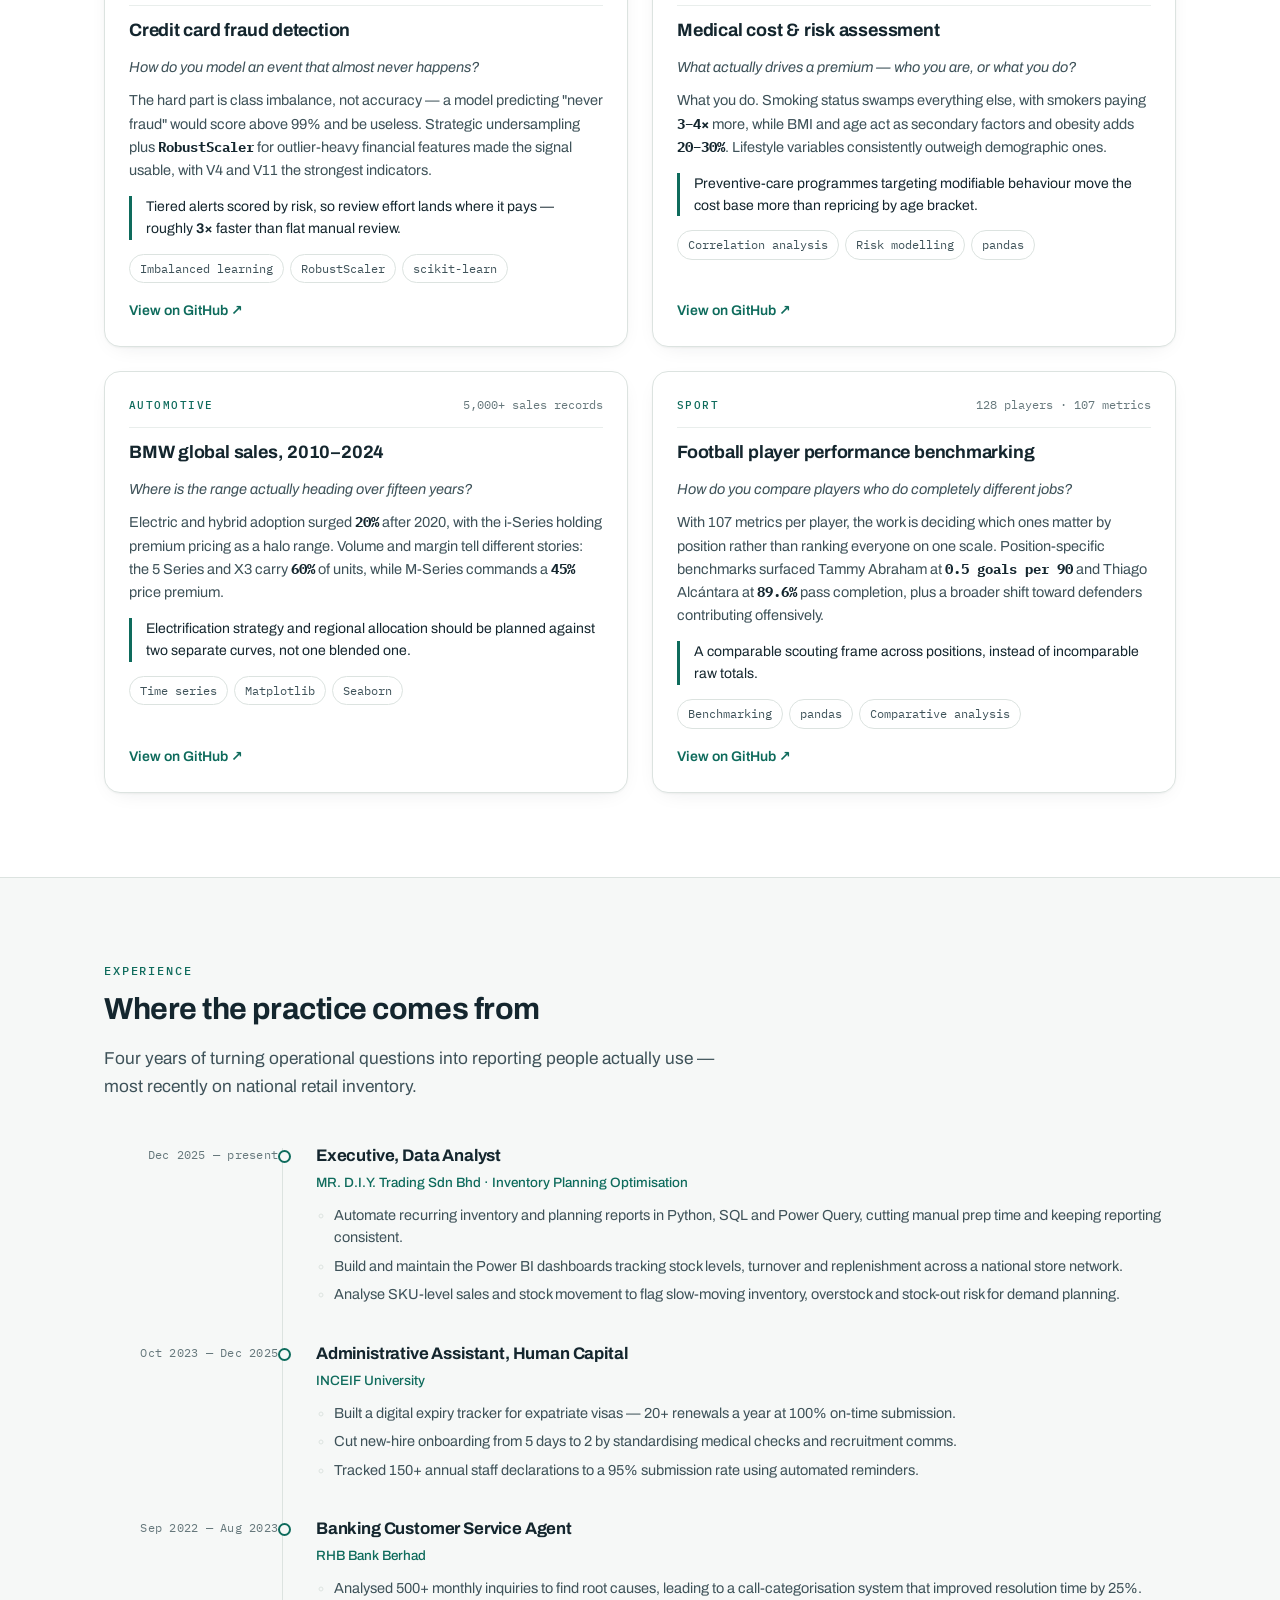
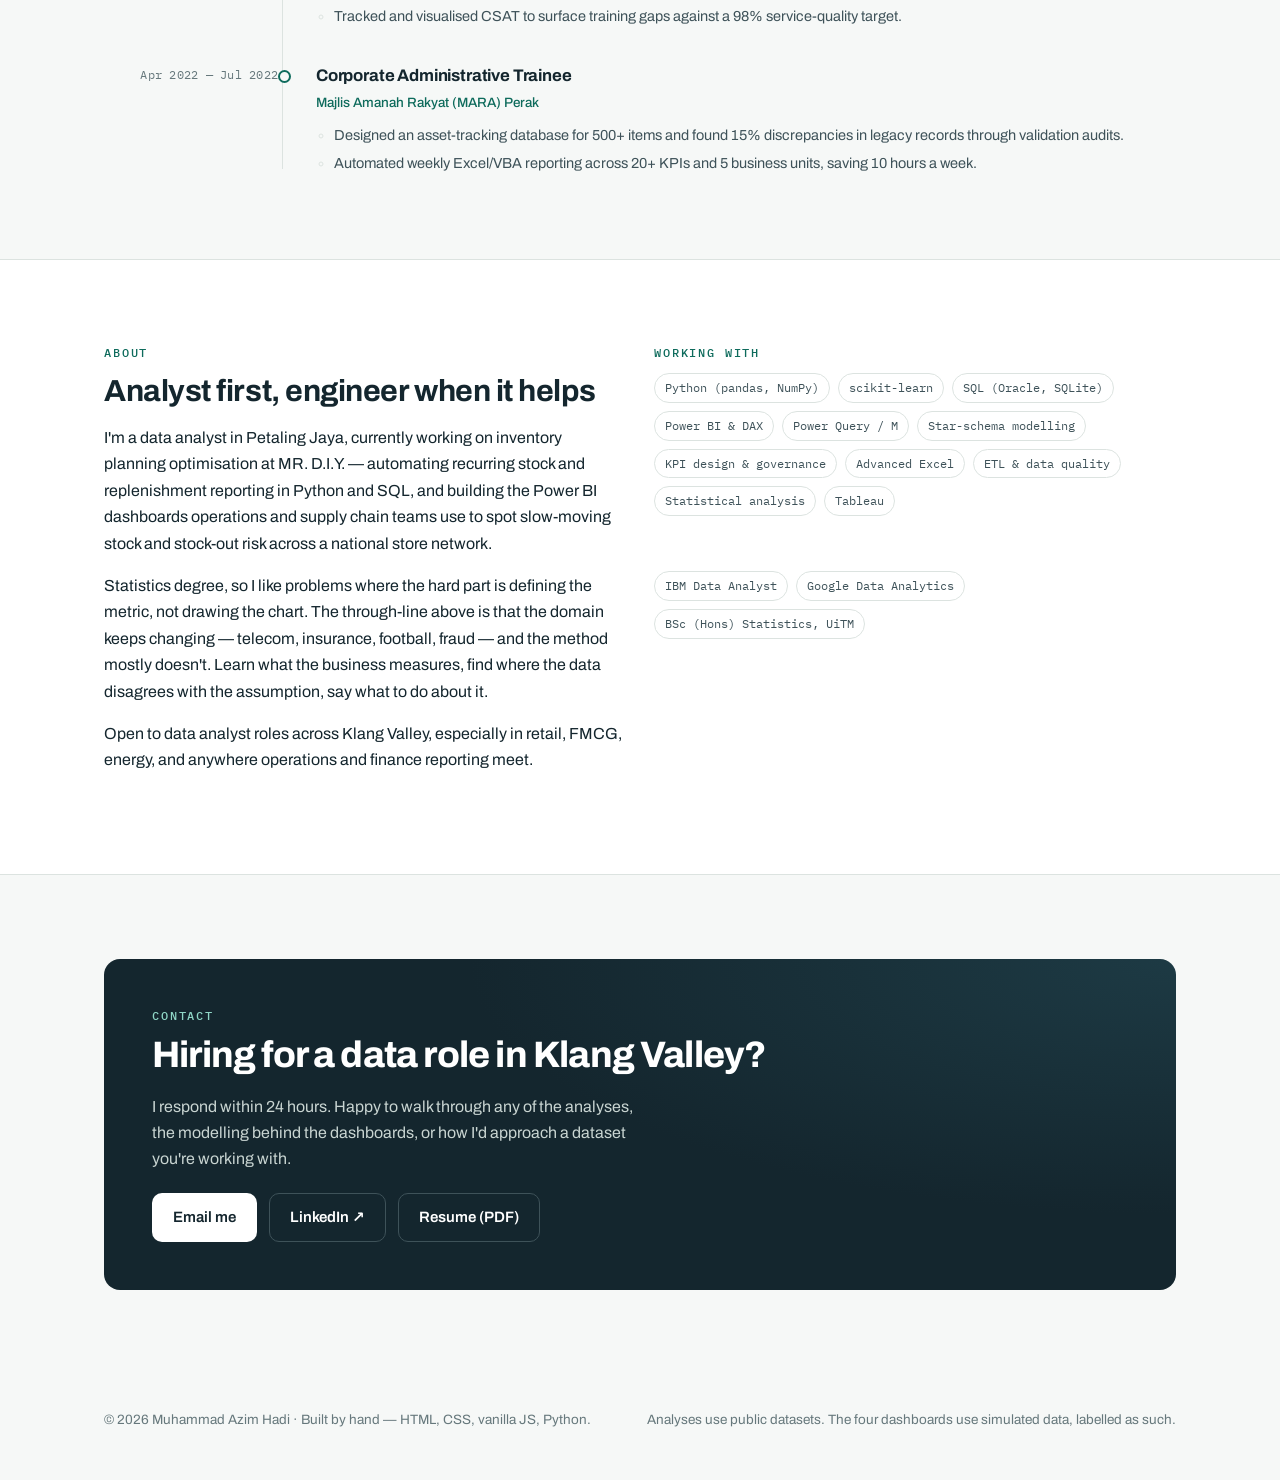
==== commit 5c9a4d5f: "Lead with dashboards on the landing page instead of the analyses Swap the Dashboards and Analyses se" ====
--- a/docs/index.html
+++ b/docs/index.html
@@ -20,8 +20,8 @@
       <span data-p="name">Azim Hadi</span>
     </a>
     <nav class="nav">
+      <a href="#dashboards" class="hide-m">Dashboards</a>
       <a href="#analyses" class="hide-m">Analyses</a>
-      <a href="#dashboards" class="hide-m">Dashboards</a>
       <a href="#experience" class="hide-m">Experience</a>
       <a href="#about" class="hide-m">About</a>
       <a href="#contact" class="btn btn-primary">Get in touch <span class="arr">↗</span></a>
@@ -42,7 +42,7 @@
         each time: find the pattern that changes what someone should do on Monday.
       </p>
       <div class="cta-row">
-        <a class="btn btn-primary" href="#analyses">See the analyses</a>
+        <a class="btn btn-primary" href="#dashboards">See the dashboards</a>
         <a class="btn btn-ghost" href="https://github.com/FrankJR11/Data-Analyst-Portfolio" data-p="github" target="_blank" rel="noopener">GitHub <span class="arr">↗</span></a>
       </div>
       <p class="meta-line">Python (pandas, scikit-learn) · SQL · Power BI · Statistics BSc · Data Analyst at MR. D.I.Y.</p>
@@ -73,8 +73,72 @@
     </div>
   </section>
 
+  <!-- =========================== DASHBOARDS =========================== -->
+  <section class="section" id="dashboards">
+    <div class="wrap">
+      <div class="section-head">
+        <p class="eyebrow">Interactive dashboards</p>
+        <h2 class="section-title">Building the reporting layer, not just the analysis</h2>
+        <p class="lead">Dimensional models, automated KPI pipelines, and dashboards someone could
+        run a weekly meeting from — the eight analyses further down are notebooks; these four are
+        products.</p>
+      </div>
+
+      <div class="disclosure">
+        <p><strong>These four run on simulated data, and that's deliberate.</strong> Nobody publishes
+        their real order-to-cash ledger, HR records, or cost-centre budgets — so to demonstrate
+        dimensional modelling and KPI governance at realistic scale, I generated a coherent
+        multinational operator and modelled it properly. Treat these as evidence of
+        <em>engineering and modelling</em>; the analytical judgement sits in the eight real-data
+        analyses below.</p>
+      </div>
+
+      <div class="projects-grid">
+        <div class="card project-card">
+          <span class="pill pill-info">Simulated data</span>
+          <h3>Order-to-Cash Operations</h3>
+          <p>Five pages tracking 12 governed KPIs across a 50,000-order star schema — order health, delivery performance, DSO and A/R aging, customer drill-through, and a KPI definitions register.</p>
+          <div class="badges">
+            <span class="chip">Star schema</span><span class="chip">Python pipeline</span><span class="chip">DSO / OTD</span>
+          </div>
+          <div class="links"><a href="dashboard.html">Open dashboard ↗</a></div>
+        </div>
+
+        <div class="card project-card">
+          <span class="pill pill-info">Simulated data</span>
+          <h3>Supply Chain &amp; Inventory</h3>
+          <p>Inventory health and supplier reliability across 8 terminals and 25 suppliers, separating a stockout problem from a dead-stock problem — two root causes needing two different fixes.</p>
+          <div class="badges">
+            <span class="chip">Star schema</span><span class="chip">DIO / OTIF</span><span class="chip">Python pipeline</span>
+          </div>
+          <div class="links"><a href="scm-dashboard.html">Open dashboard ↗</a></div>
+        </div>
+
+        <div class="card project-card">
+          <span class="pill pill-info">Simulated data</span>
+          <h3>Workforce &amp; Safety</h3>
+          <p>Attrition, hiring funnel and safety incidents across 12 sites, with manager-level drill-through and TRIR/LTIFR computed on the standard 200,000-hour convention.</p>
+          <div class="badges">
+            <span class="chip">Cohort analysis</span><span class="chip">TRIR / LTIFR</span><span class="chip">Star schema</span>
+          </div>
+          <div class="links"><a href="hr-dashboard.html">Open dashboard ↗</a></div>
+        </div>
+
+        <div class="card project-card">
+          <span class="pill pill-info">Simulated data</span>
+          <h3>FP&amp;A · Cost &amp; Budget</h3>
+          <p>Budget-versus-actual variance across 60 cost-centre and site combinations, plus a capex project tracker — showing how a healthy-looking aggregate can hide a concentrated overrun.</p>
+          <div class="badges">
+            <span class="chip">Variance analysis</span><span class="chip">Capex tracking</span><span class="chip">Star schema</span>
+          </div>
+          <div class="links"><a href="fpa-dashboard.html">Open dashboard ↗</a></div>
+        </div>
+      </div>
+    </div>
+  </section>
+
   <!-- ============================ ANALYSES ============================ -->
-  <section class="section" id="analyses">
+  <section class="section alt" id="analyses">
     <div class="wrap">
       <div class="section-head">
         <p class="eyebrow">Analyses</p>
@@ -237,69 +301,6 @@
           <div class="links"><a href="https://github.com/FrankJR11/Data-Analyst-Portfolio/blob/main/Football%20Player%20Stats%20Analysis/README.md" data-p="repo-football" target="_blank" rel="noopener">View on GitHub ↗</a></div>
         </article>
 
-      </div>
-    </div>
-  </section>
-
-  <!-- =========================== DASHBOARDS =========================== -->
-  <section class="section alt" id="dashboards">
-    <div class="wrap">
-      <div class="section-head">
-        <p class="eyebrow">Interactive dashboards</p>
-        <h2 class="section-title">Building the reporting layer, not just the analysis</h2>
-        <p class="lead">The analyses above are notebooks. These four are products: dimensional models,
-        automated KPI pipelines, and dashboards someone could run a weekly meeting from.</p>
-      </div>
-
-      <div class="disclosure">
-        <p><strong>These four run on simulated data, and that's deliberate.</strong> Nobody publishes
-        their real order-to-cash ledger, HR records, or cost-centre budgets — so to demonstrate
-        dimensional modelling and KPI governance at realistic scale, I generated a coherent
-        multinational operator and modelled it properly. Treat these as evidence of
-        <em>engineering and modelling</em>; the analytical judgement sits in the eight real-data
-        analyses above.</p>
-      </div>
-
-      <div class="projects-grid">
-        <div class="card project-card">
-          <span class="pill pill-info">Simulated data</span>
-          <h3>Order-to-Cash Operations</h3>
-          <p>Five pages tracking 12 governed KPIs across a 50,000-order star schema — order health, delivery performance, DSO and A/R aging, customer drill-through, and a KPI definitions register.</p>
-          <div class="badges">
-            <span class="chip">Star schema</span><span class="chip">Python pipeline</span><span class="chip">DSO / OTD</span>
-          </div>
-          <div class="links"><a href="dashboard.html">Open dashboard ↗</a></div>
-        </div>
-
-        <div class="card project-card">
-          <span class="pill pill-info">Simulated data</span>
-          <h3>Supply Chain &amp; Inventory</h3>
-          <p>Inventory health and supplier reliability across 8 terminals and 25 suppliers, separating a stockout problem from a dead-stock problem — two root causes needing two different fixes.</p>
-          <div class="badges">
-            <span class="chip">Star schema</span><span class="chip">DIO / OTIF</span><span class="chip">Python pipeline</span>
-          </div>
-          <div class="links"><a href="scm-dashboard.html">Open dashboard ↗</a></div>
-        </div>
-
-        <div class="card project-card">
-          <span class="pill pill-info">Simulated data</span>
-          <h3>Workforce &amp; Safety</h3>
-          <p>Attrition, hiring funnel and safety incidents across 12 sites, with manager-level drill-through and TRIR/LTIFR computed on the standard 200,000-hour convention.</p>
-          <div class="badges">
-            <span class="chip">Cohort analysis</span><span class="chip">TRIR / LTIFR</span><span class="chip">Star schema</span>
-          </div>
-          <div class="links"><a href="hr-dashboard.html">Open dashboard ↗</a></div>
-        </div>
-
-        <div class="card project-card">
-          <span class="pill pill-info">Simulated data</span>
-          <h3>FP&amp;A · Cost &amp; Budget</h3>
-          <p>Budget-versus-actual variance across 60 cost-centre and site combinations, plus a capex project tracker — showing how a healthy-looking aggregate can hide a concentrated overrun.</p>
-          <div class="badges">
-            <span class="chip">Variance analysis</span><span class="chip">Capex tracking</span><span class="chip">Star schema</span>
-          </div>
-          <div class="links"><a href="fpa-dashboard.html">Open dashboard ↗</a></div>
-        </div>
       </div>
     </div>
   </section>
@@ -330,7 +331,7 @@
         <li class="tl-item" data-reveal>
           <div class="tl-when">Oct 2023 — Dec 2025</div>
           <div class="tl-what">
-            <h3>Executive, Human Capital</h3>
+            <h3>Administrative Assistant, Human Capital</h3>
             <p class="tl-org">INCEIF University</p>
             <ul>
               <li>Built a digital expiry tracker for expatriate visas — 20+ renewals a year at 100% on-time submission.</li>
--- a/docs/assets/style.css
+++ b/docs/assets/style.css
@@ -940,3 +940,78 @@
   .finding { border-left: none; border-top: 1px solid var(--line-soft); }
   .finding:first-child { border-top: none; }
 }
+
+/* ==========================================================================
+   DASHBOARD POLISH LAYER
+   Same motion/depth language as the landing-page polish layer above, applied
+   to the four dashboard shells (O2C, SCM, HR, FP&A) so they read as one
+   product instead of a plainer, data-only afterthought.
+   ========================================================================== */
+
+/* ---- kpi cards: depth + tone accent -------------------------------------- */
+.kpi {
+  position: relative;
+  overflow: hidden;
+  box-shadow: 0 1px 2px rgba(20,38,46,.04);
+  transition: transform 0.22s cubic-bezier(0.22,1,0.36,1), box-shadow 0.22s ease, border-color 0.22s ease;
+}
+.kpi::before {
+  content: "";
+  position: absolute;
+  left: 0; top: 0; bottom: 0;
+  width: 3px;
+  background: var(--line);
+}
+.kpi.tone-up::before { background: var(--good); }
+.kpi.tone-down::before { background: var(--red); }
+.kpi.tone-warn::before { background: var(--amber); }
+.kpi:hover {
+  transform: translateY(-2px);
+  border-color: var(--ink-soft);
+  box-shadow: 0 1px 2px rgba(20,38,46,.05), 0 16px 32px -20px rgba(20,38,46,.3);
+}
+.kpi .k-value { font-variant-numeric: tabular-nums; }
+
+/* ---- panels: lift them off the page like the landing cards --------------- */
+.panel {
+  box-shadow: 0 1px 2px rgba(20,38,46,.04);
+  transition: box-shadow 0.25s ease, border-color 0.25s ease;
+}
+.panel:hover { border-color: var(--line-soft); box-shadow: 0 1px 2px rgba(20,38,46,.05), 0 18px 36px -24px rgba(20,38,46,.28); }
+
+/* ---- insight banners: accent bar to match .disclosure -------------------- */
+.insight-banner { border-left-width: 3px; transition: background 0.2s ease; }
+.insight-banner .ic { display: inline-block; transform: translateY(1px); }
+
+/* ---- tabs: smooth active state + hover wash ------------------------------- */
+.tab-btn {
+  border-radius: var(--r-sm) var(--r-sm) 0 0;
+  transition: color 0.18s ease, border-color 0.18s ease, background 0.18s ease;
+}
+.tab-btn:hover { background: var(--petrol-tint); }
+.tab-btn.active { background: transparent; }
+
+/* ---- filters: same focus language as the rest of the site ----------------- */
+.filters select,
+.cust-picker input {
+  transition: border-color 0.18s ease, box-shadow 0.18s ease;
+}
+.filters select:hover,
+.cust-picker input:hover { border-color: var(--ink-soft); }
+.filters select:focus-visible,
+.cust-picker input:focus-visible {
+  outline: none;
+  border-color: var(--petrol);
+  box-shadow: 0 0 0 3px var(--petrol-tint);
+}
+
+/* ---- data tables: row hover for scannability ------------------------------ */
+.dtable tbody tr { transition: background 0.12s ease; }
+.dtable tbody tr:hover { background: var(--petrol-tint); }
+
+/* ---- sticky dashboard header: separate from content on scroll ------------- */
+.dash-top { box-shadow: 0 1px 2px rgba(20,38,46,.04); }
+
+@media (prefers-reduced-motion: reduce) {
+  .kpi, .panel, .tab-btn { transition: none !important; }
+}
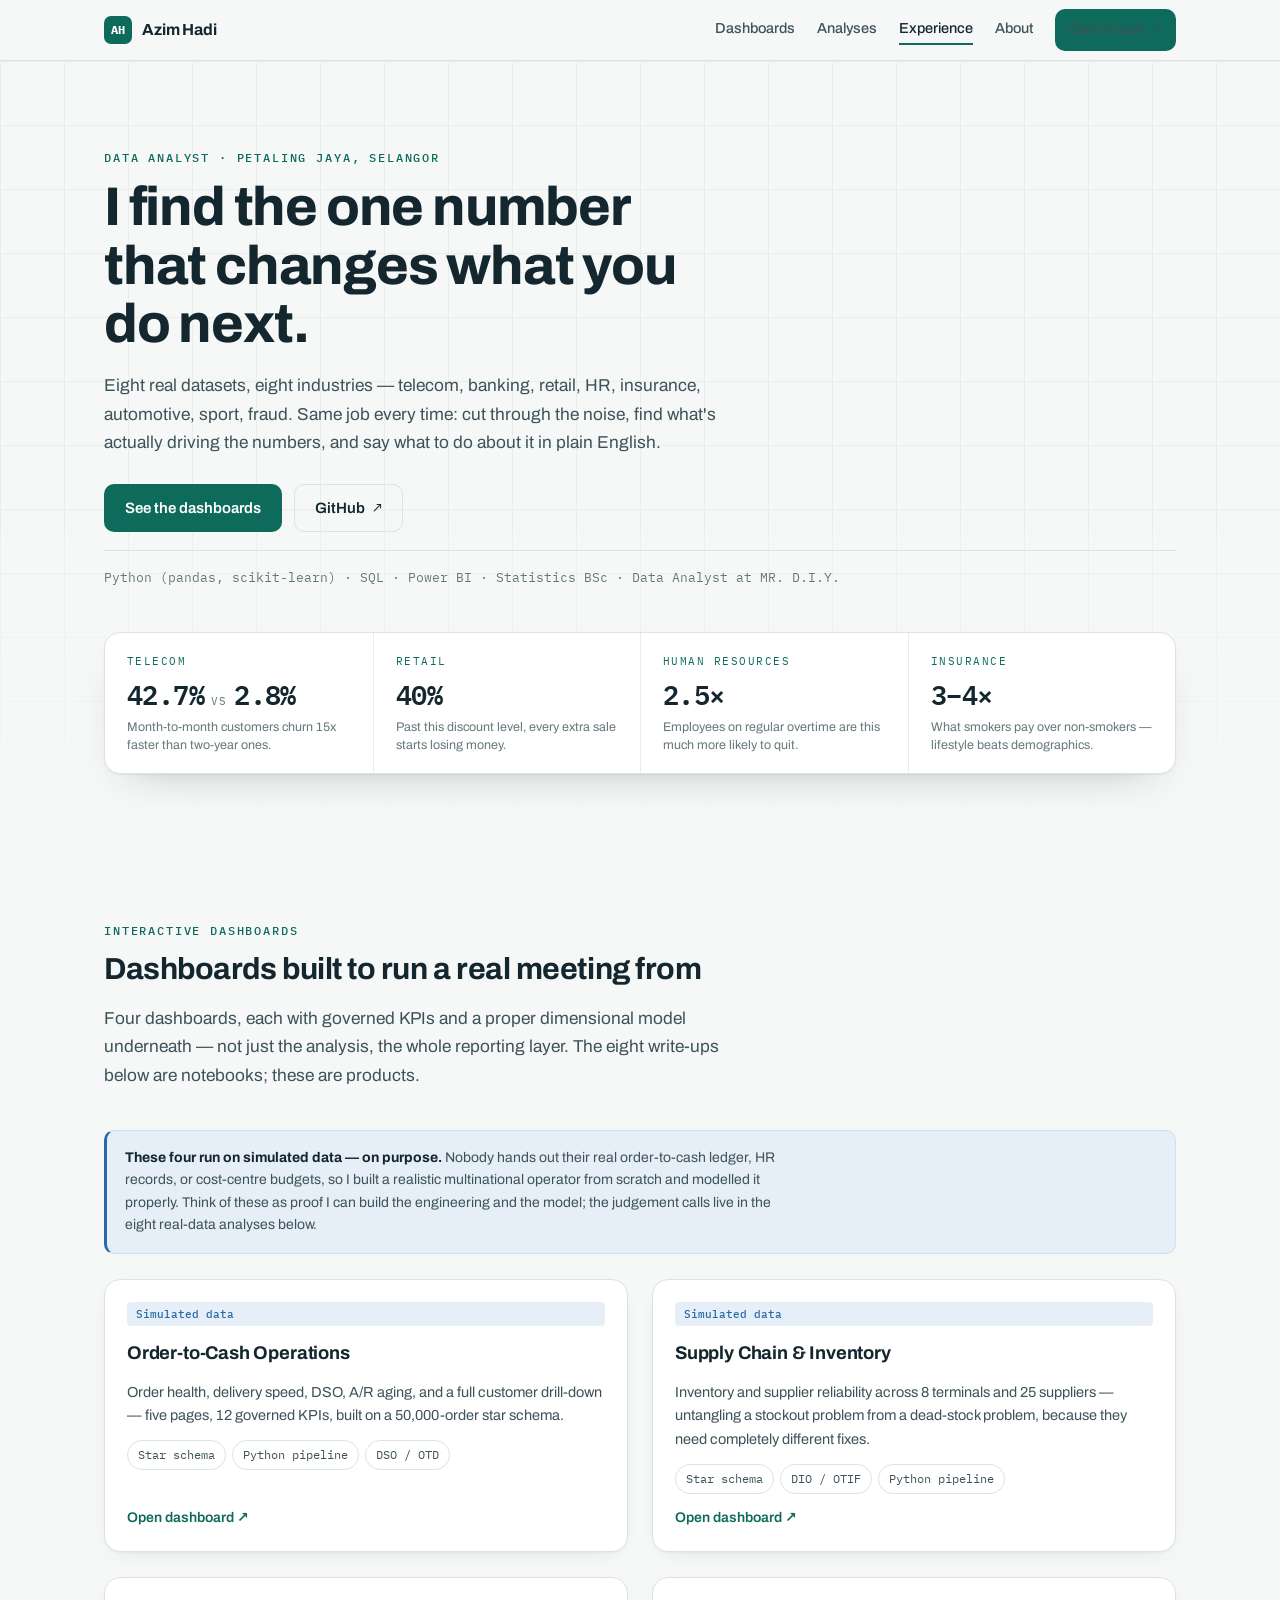
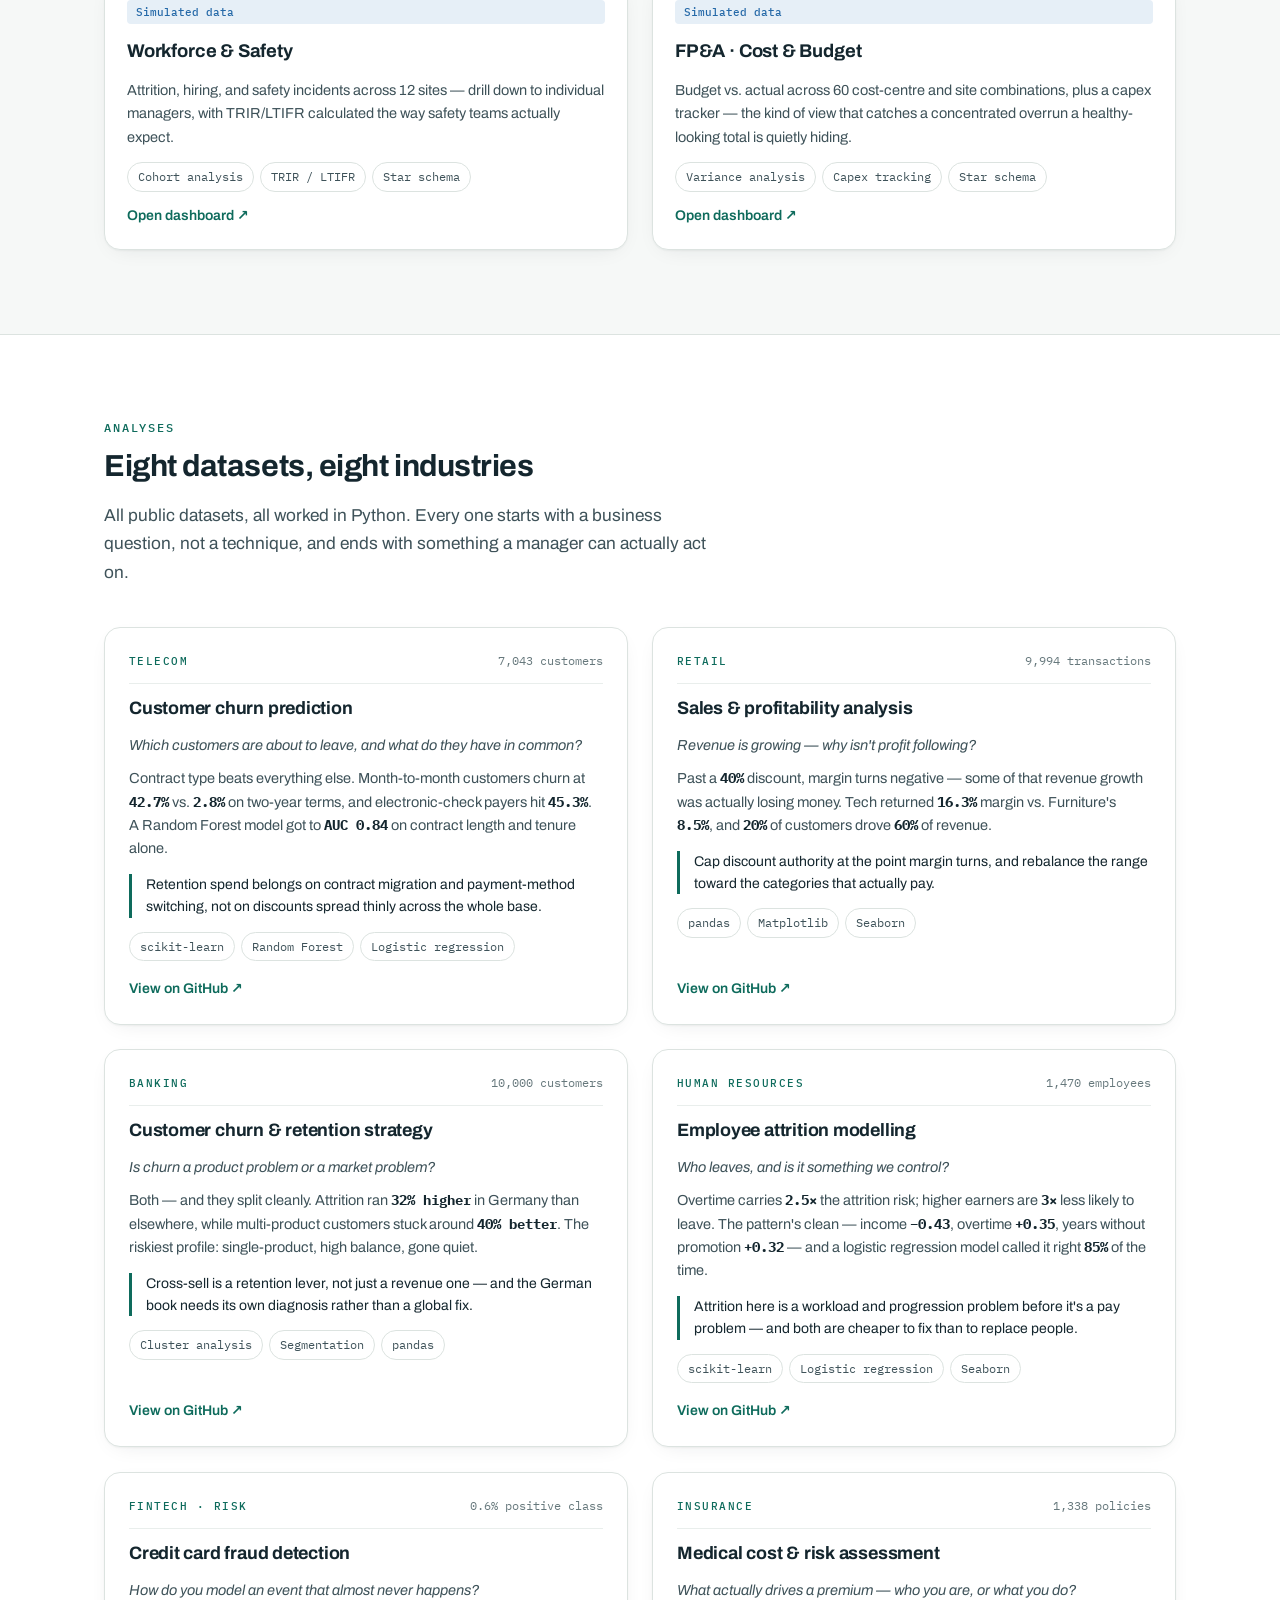
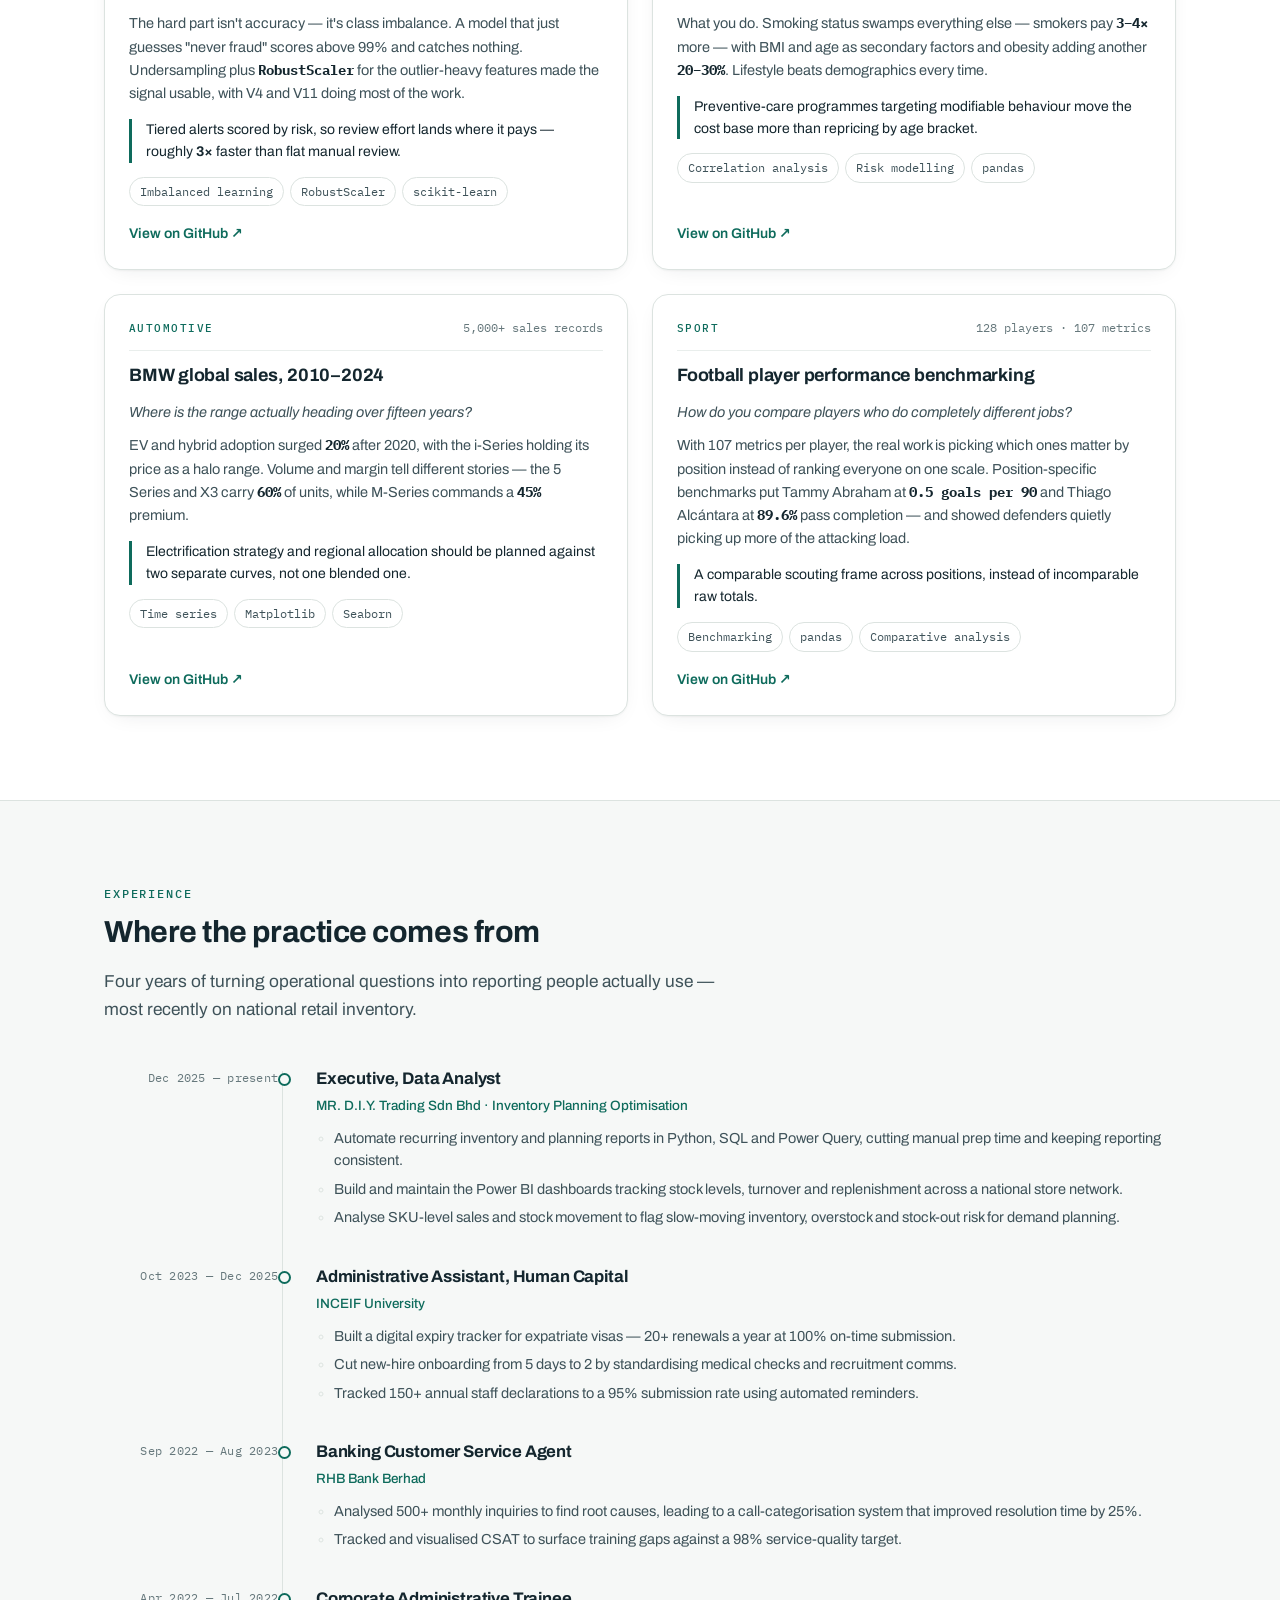
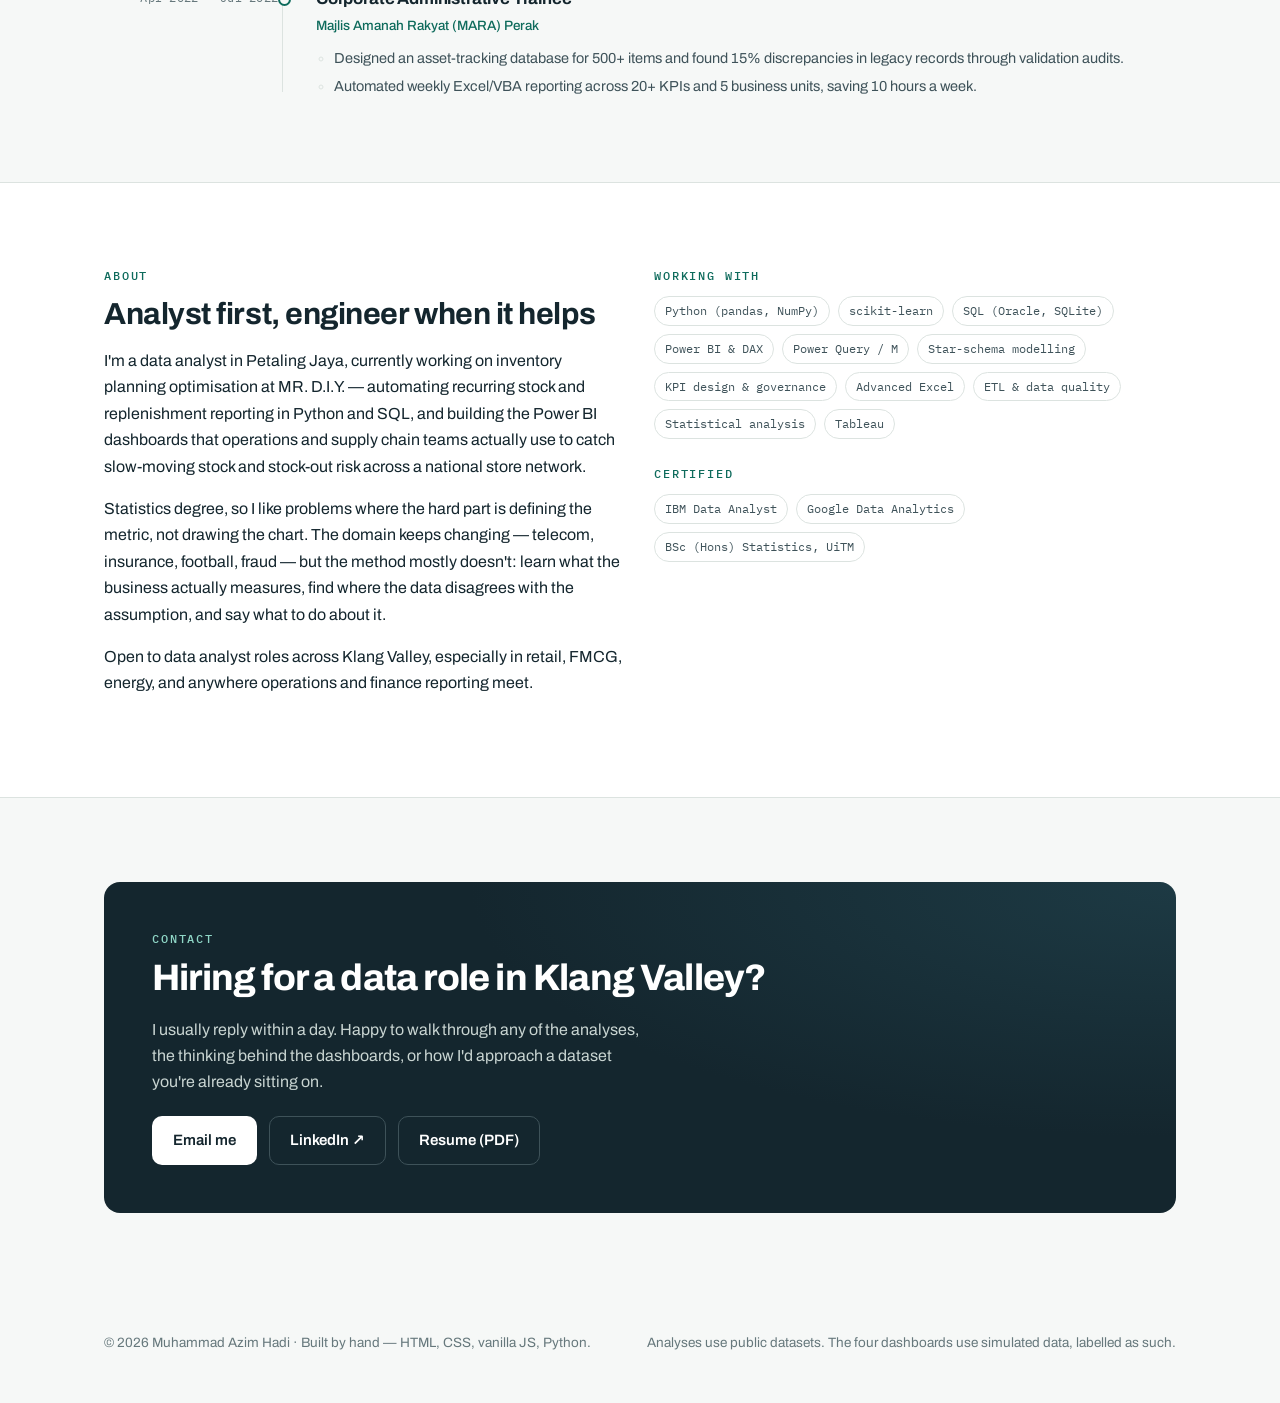
==== commit 3749eac9: "Rewrite site copy in a more confident, less formal voice Rework the hero headline/lead, findings str" ====
--- a/docs/index.html
+++ b/docs/index.html
@@ -4,7 +4,7 @@
 <meta charset="UTF-8" />
 <meta name="viewport" content="width=device-width, initial-scale=1.0" />
 <title>Muhammad Azim Hadi — Data Analyst · Analytics Portfolio</title>
-<meta name="description" content="Data analyst in Petaling Jaya. Eight analyses across telecom, banking, retail, HR, insurance, automotive, sport and fraud risk — plus four interactive operational dashboards built end to end." />
+<meta name="description" content="Data analyst in Petaling Jaya. Four interactive dashboards built end to end, plus eight real-data case studies across telecom, banking, retail, HR, insurance, automotive, sport and fraud." />
 <link rel="preconnect" href="https://fonts.googleapis.com" />
 <link rel="preconnect" href="https://fonts.gstatic.com" crossorigin />
 <link href="https://fonts.googleapis.com/css2?family=Archivo:wght@400;500;600;700;800&family=IBM+Plex+Mono:wght@400;500;600&display=swap" rel="stylesheet" />
@@ -35,11 +35,11 @@
   <section class="hero">
     <div class="wrap">
       <p class="eyebrow">Data analyst · Petaling Jaya, Selangor</p>
-      <h1 class="display">Every dataset has a decision<br />buried in it somewhere.</h1>
+      <h1 class="display">I find the one number<br />that changes what you do next.</h1>
       <p class="lead">
-        I've worked through eight public datasets across eight industries — telecom, banking,
-        retail, HR, insurance, automotive, sport, and fraud risk. Different domains, same job
-        each time: find the pattern that changes what someone should do on Monday.
+        Eight real datasets, eight industries — telecom, banking, retail, HR, insurance,
+        automotive, sport, fraud. Same job every time: cut through the noise, find what's
+        actually driving the numbers, and say what to do about it in plain English.
       </p>
       <div class="cta-row">
         <a class="btn btn-primary" href="#dashboards">See the dashboards</a>
@@ -52,22 +52,22 @@
         <div class="finding">
           <div class="f-sector">Telecom</div>
           <div class="f-stat">42.7%<span class="vs">vs</span>2.8%</div>
-          <div class="f-say">Month-to-month contracts churn at fifteen times the rate of two-year terms.</div>
+          <div class="f-say">Month-to-month customers churn 15x faster than two-year ones.</div>
         </div>
         <div class="finding">
           <div class="f-sector">Retail</div>
           <div class="f-stat">40%</div>
-          <div class="f-say">The discount threshold past which every additional sale loses money.</div>
+          <div class="f-say">Past this discount level, every extra sale starts losing money.</div>
         </div>
         <div class="finding">
           <div class="f-sector">Human resources</div>
           <div class="f-stat">2.5&times;</div>
-          <div class="f-say">Attrition risk carried by employees working regular overtime.</div>
+          <div class="f-say">Employees on regular overtime are this much more likely to quit.</div>
         </div>
         <div class="finding">
           <div class="f-sector">Insurance</div>
           <div class="f-stat">3–4&times;</div>
-          <div class="f-say">Premium gap between smokers and non-smokers — lifestyle beats demographics.</div>
+          <div class="f-say">What smokers pay over non-smokers — lifestyle beats demographics.</div>
         </div>
       </div>
     </div>
@@ -78,18 +78,17 @@
     <div class="wrap">
       <div class="section-head">
         <p class="eyebrow">Interactive dashboards</p>
-        <h2 class="section-title">Building the reporting layer, not just the analysis</h2>
-        <p class="lead">Dimensional models, automated KPI pipelines, and dashboards someone could
-        run a weekly meeting from — the eight analyses further down are notebooks; these four are
-        products.</p>
+        <h2 class="section-title">Dashboards built to run a real meeting from</h2>
+        <p class="lead">Four dashboards, each with governed KPIs and a proper dimensional model
+        underneath — not just the analysis, the whole reporting layer. The eight write-ups below
+        are notebooks; these are products.</p>
       </div>
 
       <div class="disclosure">
-        <p><strong>These four run on simulated data, and that's deliberate.</strong> Nobody publishes
-        their real order-to-cash ledger, HR records, or cost-centre budgets — so to demonstrate
-        dimensional modelling and KPI governance at realistic scale, I generated a coherent
-        multinational operator and modelled it properly. Treat these as evidence of
-        <em>engineering and modelling</em>; the analytical judgement sits in the eight real-data
+        <p><strong>These four run on simulated data — on purpose.</strong> Nobody hands out their
+        real order-to-cash ledger, HR records, or cost-centre budgets, so I built a realistic
+        multinational operator from scratch and modelled it properly. Think of these as proof I
+        can build the engineering and the model; the judgement calls live in the eight real-data
         analyses below.</p>
       </div>
 
@@ -97,7 +96,7 @@
         <div class="card project-card">
           <span class="pill pill-info">Simulated data</span>
           <h3>Order-to-Cash Operations</h3>
-          <p>Five pages tracking 12 governed KPIs across a 50,000-order star schema — order health, delivery performance, DSO and A/R aging, customer drill-through, and a KPI definitions register.</p>
+          <p>Order health, delivery speed, DSO, A/R aging, and a full customer drill-down — five pages, 12 governed KPIs, built on a 50,000-order star schema.</p>
           <div class="badges">
             <span class="chip">Star schema</span><span class="chip">Python pipeline</span><span class="chip">DSO / OTD</span>
           </div>
@@ -107,7 +106,7 @@
         <div class="card project-card">
           <span class="pill pill-info">Simulated data</span>
           <h3>Supply Chain &amp; Inventory</h3>
-          <p>Inventory health and supplier reliability across 8 terminals and 25 suppliers, separating a stockout problem from a dead-stock problem — two root causes needing two different fixes.</p>
+          <p>Inventory and supplier reliability across 8 terminals and 25 suppliers — untangling a stockout problem from a dead-stock problem, because they need completely different fixes.</p>
           <div class="badges">
             <span class="chip">Star schema</span><span class="chip">DIO / OTIF</span><span class="chip">Python pipeline</span>
           </div>
@@ -117,7 +116,7 @@
         <div class="card project-card">
           <span class="pill pill-info">Simulated data</span>
           <h3>Workforce &amp; Safety</h3>
-          <p>Attrition, hiring funnel and safety incidents across 12 sites, with manager-level drill-through and TRIR/LTIFR computed on the standard 200,000-hour convention.</p>
+          <p>Attrition, hiring, and safety incidents across 12 sites — drill down to individual managers, with TRIR/LTIFR calculated the way safety teams actually expect.</p>
           <div class="badges">
             <span class="chip">Cohort analysis</span><span class="chip">TRIR / LTIFR</span><span class="chip">Star schema</span>
           </div>
@@ -127,7 +126,7 @@
         <div class="card project-card">
           <span class="pill pill-info">Simulated data</span>
           <h3>FP&amp;A · Cost &amp; Budget</h3>
-          <p>Budget-versus-actual variance across 60 cost-centre and site combinations, plus a capex project tracker — showing how a healthy-looking aggregate can hide a concentrated overrun.</p>
+          <p>Budget vs. actual across 60 cost-centre and site combinations, plus a capex tracker — the kind of view that catches a concentrated overrun a healthy-looking total is quietly hiding.</p>
           <div class="badges">
             <span class="chip">Variance analysis</span><span class="chip">Capex tracking</span><span class="chip">Star schema</span>
           </div>
@@ -143,8 +142,8 @@
       <div class="section-head">
         <p class="eyebrow">Analyses</p>
         <h2 class="section-title">Eight datasets, eight industries</h2>
-        <p class="lead">All public datasets, analysed in Python. Each one starts with a business
-        question rather than a technique, and ends with something a manager could act on.</p>
+        <p class="lead">All public datasets, all worked in Python. Every one starts with a business
+        question, not a technique, and ends with something a manager can actually act on.</p>
       </div>
 
       <div class="analysis-grid">
@@ -156,10 +155,10 @@
           </div>
           <h3>Customer churn prediction</h3>
           <p class="a-q">Which customers are about to leave, and what do they have in common?</p>
-          <p class="a-find">Contract type dominates everything else. Month-to-month customers churn at
-          <strong>42.7%</strong> against <strong>2.8%</strong> on two-year terms, and electronic-check
-          payers churn at <strong>45.3%</strong>. A Random Forest reached <strong>AUC 0.84</strong>,
-          with contract length and tenure the strongest predictors.</p>
+          <p class="a-find">Contract type beats everything else. Month-to-month customers churn at
+          <strong>42.7%</strong> vs. <strong>2.8%</strong> on two-year terms, and electronic-check
+          payers hit <strong>45.3%</strong>. A Random Forest model got to <strong>AUC 0.84</strong>
+          on contract length and tenure alone.</p>
           <p class="a-so">Retention spend belongs on contract migration and payment-method switching,
           not on discounts spread thinly across the whole base.</p>
           <div class="badges">
@@ -175,10 +174,10 @@
           </div>
           <h3>Sales &amp; profitability analysis</h3>
           <p class="a-q">Revenue is growing — why isn't profit following?</p>
-          <p class="a-find">Discounting past <strong>40%</strong> pushes margin negative, so part of the
-          revenue growth was actively destroying value. Technology returned <strong>16.3%</strong>
-          margin against Furniture's <strong>8.5%</strong>, and <strong>20%</strong> of customers
-          generated <strong>60%</strong> of revenue.</p>
+          <p class="a-find">Past a <strong>40%</strong> discount, margin turns negative — some of that
+          revenue growth was actually losing money. Tech returned <strong>16.3%</strong> margin vs.
+          Furniture's <strong>8.5%</strong>, and <strong>20%</strong> of customers drove
+          <strong>60%</strong> of revenue.</p>
           <p class="a-so">Cap discount authority at the point margin turns, and rebalance the range
           toward the categories that actually pay.</p>
           <div class="badges">
@@ -194,10 +193,10 @@
           </div>
           <h3>Customer churn &amp; retention strategy</h3>
           <p class="a-q">Is churn a product problem or a market problem?</p>
-          <p class="a-find">Both, and they separate cleanly. Attrition ran <strong>32% higher</strong>
-          in the German market than elsewhere, while customers holding multiple products retained
-          <strong>40% better</strong>. The high-risk profile is consistent: single-product holders
-          with high balances who have gone inactive.</p>
+          <p class="a-find">Both — and they split cleanly. Attrition ran <strong>32% higher</strong>
+          in Germany than elsewhere, while multi-product customers stuck around
+          <strong>40% better</strong>. The riskiest profile: single-product, high balance, gone
+          quiet.</p>
           <p class="a-so">Cross-sell is a retention lever, not just a revenue one — and the German
           book needs its own diagnosis rather than a global fix.</p>
           <div class="badges">
@@ -213,10 +212,11 @@
           </div>
           <h3>Employee attrition modelling</h3>
           <p class="a-q">Who leaves, and is it something we control?</p>
-          <p class="a-find">Overtime carries <strong>2.5&times;</strong> the attrition risk, while higher
-          earners are <strong>3&times;</strong> less likely to leave. The correlation structure is clean:
-          monthly income <strong>−0.43</strong>, overtime <strong>+0.35</strong>, years without
-          promotion <strong>+0.32</strong>. Logistic regression reached <strong>85%</strong> accuracy.</p>
+          <p class="a-find">Overtime carries <strong>2.5&times;</strong> the attrition risk; higher
+          earners are <strong>3&times;</strong> less likely to leave. The pattern's clean — income
+          <strong>−0.43</strong>, overtime <strong>+0.35</strong>, years without promotion
+          <strong>+0.32</strong> — and a logistic regression model called it right
+          <strong>85%</strong> of the time.</p>
           <p class="a-so">Attrition here is a workload and progression problem before it's a pay
           problem — and both are cheaper to fix than to replace people.</p>
           <div class="badges">
@@ -232,10 +232,10 @@
           </div>
           <h3>Credit card fraud detection</h3>
           <p class="a-q">How do you model an event that almost never happens?</p>
-          <p class="a-find">The hard part is class imbalance, not accuracy — a model predicting
-          "never fraud" would score above 99% and be useless. Strategic undersampling plus
-          <strong>RobustScaler</strong> for outlier-heavy financial features made the signal usable,
-          with V4 and V11 the strongest indicators.</p>
+          <p class="a-find">The hard part isn't accuracy — it's class imbalance. A model that just
+          guesses "never fraud" scores above 99% and catches nothing. Undersampling plus
+          <strong>RobustScaler</strong> for the outlier-heavy features made the signal usable, with
+          V4 and V11 doing most of the work.</p>
           <p class="a-so">Tiered alerts scored by risk, so review effort lands where it pays —
           roughly <strong>3&times;</strong> faster than flat manual review.</p>
           <div class="badges">
@@ -251,9 +251,9 @@
           </div>
           <h3>Medical cost &amp; risk assessment</h3>
           <p class="a-q">What actually drives a premium — who you are, or what you do?</p>
-          <p class="a-find">What you do. Smoking status swamps everything else, with smokers paying
-          <strong>3–4&times;</strong> more, while BMI and age act as secondary factors and obesity adds
-          <strong>20–30%</strong>. Lifestyle variables consistently outweigh demographic ones.</p>
+          <p class="a-find">What you do. Smoking status swamps everything else — smokers pay
+          <strong>3–4&times;</strong> more — with BMI and age as secondary factors and obesity adding
+          another <strong>20–30%</strong>. Lifestyle beats demographics every time.</p>
           <p class="a-so">Preventive-care programmes targeting modifiable behaviour move the cost
           base more than repricing by age bracket.</p>
           <div class="badges">
@@ -269,10 +269,10 @@
           </div>
           <h3>BMW global sales, 2010–2024</h3>
           <p class="a-q">Where is the range actually heading over fifteen years?</p>
-          <p class="a-find">Electric and hybrid adoption surged <strong>20%</strong> after 2020, with
-          the i-Series holding premium pricing as a halo range. Volume and margin tell different
-          stories: the 5 Series and X3 carry <strong>60%</strong> of units, while M-Series commands a
-          <strong>45%</strong> price premium.</p>
+          <p class="a-find">EV and hybrid adoption surged <strong>20%</strong> after 2020, with the
+          i-Series holding its price as a halo range. Volume and margin tell different stories —
+          the 5 Series and X3 carry <strong>60%</strong> of units, while M-Series commands a
+          <strong>45%</strong> premium.</p>
           <p class="a-so">Electrification strategy and regional allocation should be planned against
           two separate curves, not one blended one.</p>
           <div class="badges">
@@ -288,11 +288,11 @@
           </div>
           <h3>Football player performance benchmarking</h3>
           <p class="a-q">How do you compare players who do completely different jobs?</p>
-          <p class="a-find">With 107 metrics per player, the work is deciding which ones matter by
-          position rather than ranking everyone on one scale. Position-specific benchmarks surfaced
+          <p class="a-find">With 107 metrics per player, the real work is picking which ones matter
+          by position instead of ranking everyone on one scale. Position-specific benchmarks put
           Tammy Abraham at <strong>0.5 goals per 90</strong> and Thiago Alcántara at
-          <strong>89.6%</strong> pass completion, plus a broader shift toward defenders contributing
-          offensively.</p>
+          <strong>89.6%</strong> pass completion — and showed defenders quietly picking up more of
+          the attacking load.</p>
           <p class="a-so">A comparable scouting frame across positions, instead of incomparable raw
           totals.</p>
           <div class="badges">
@@ -374,12 +374,13 @@
         <h2 class="section-title">Analyst first, engineer when it helps</h2>
         <p>I'm a data analyst in Petaling Jaya, currently working on inventory planning
         optimisation at MR. D.I.Y. — automating recurring stock and replenishment reporting in
-        Python and SQL, and building the Power BI dashboards operations and supply chain teams use
-        to spot slow-moving stock and stock-out risk across a national store network.</p>
+        Python and SQL, and building the Power BI dashboards that operations and supply chain teams
+        actually use to catch slow-moving stock and stock-out risk across a national store
+        network.</p>
         <p>Statistics degree, so I like problems where the hard part is defining the metric, not
-        drawing the chart. The through-line above is that the domain keeps changing — telecom,
-        insurance, football, fraud — and the method mostly doesn't. Learn what the business
-        measures, find where the data disagrees with the assumption, say what to do about it.</p>
+        drawing the chart. The domain keeps changing — telecom, insurance, football, fraud — but
+        the method mostly doesn't: learn what the business actually measures, find where the data
+        disagrees with the assumption, and say what to do about it.</p>
         <p>Open to data analyst roles across Klang Valley, especially in retail, FMCG, energy, and
         anywhere operations and finance reporting meet.</p>
       </div>
@@ -414,9 +415,9 @@
       <div class="contact-band">
         <p class="eyebrow">Contact</p>
         <h2 class="display">Hiring for a data role in Klang Valley?</h2>
-        <p style="max-width:56ch; color:#c8d4d1;">I respond within 24 hours. Happy to walk through
-        any of the analyses, the modelling behind the dashboards, or how I'd approach a dataset
-        you're working with.</p>
+        <p style="max-width:56ch; color:#c8d4d1;">I usually reply within a day. Happy to walk
+        through any of the analyses, the thinking behind the dashboards, or how I'd approach a
+        dataset you're already sitting on.</p>
         <div class="cta-row" style="display:flex; gap:12px; flex-wrap:wrap; margin-top:20px;">
           <a class="btn btn-primary" href="mailto:axim.hardy@gmail.com" data-p="email">Email me</a>
           <a class="btn btn-ghost" style="color:#fff; border-color:#3e5259;" href="https://www.linkedin.com/in/azim-hadi" data-p="linkedin">LinkedIn ↗</a>
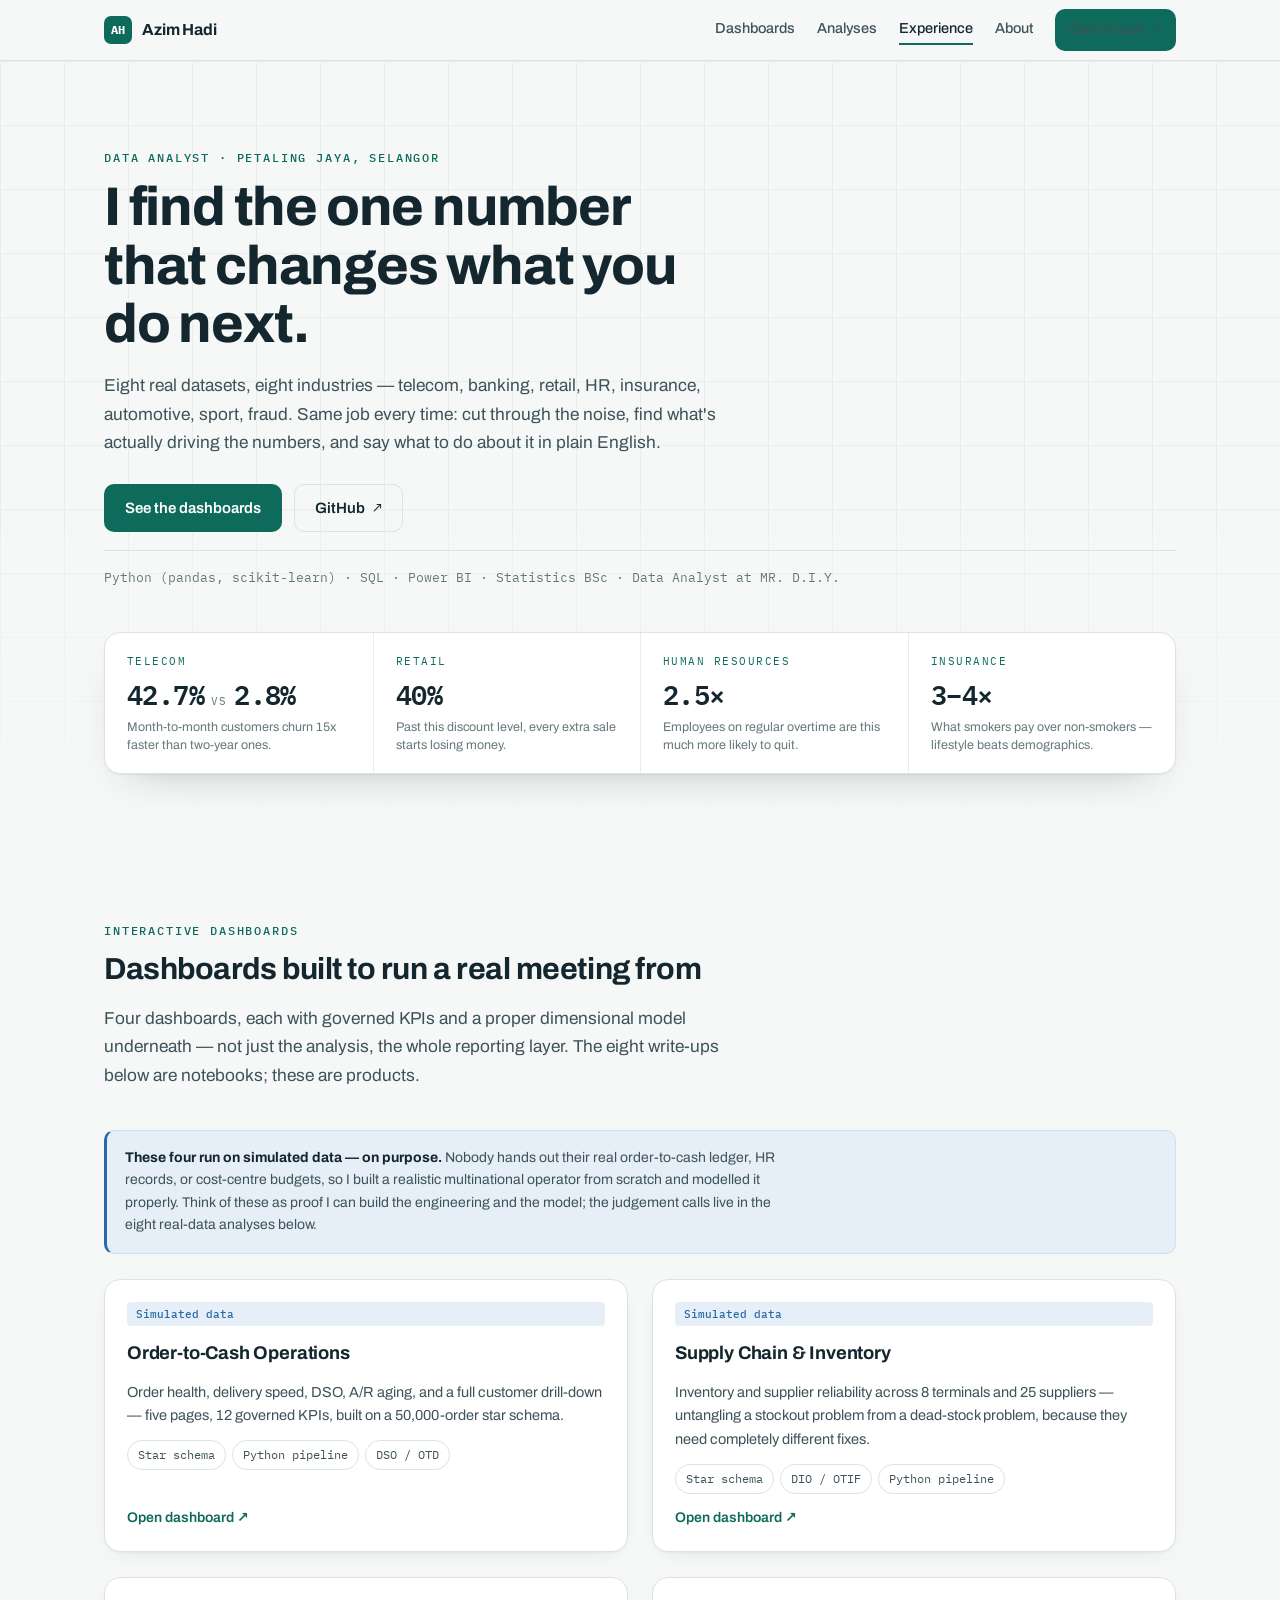
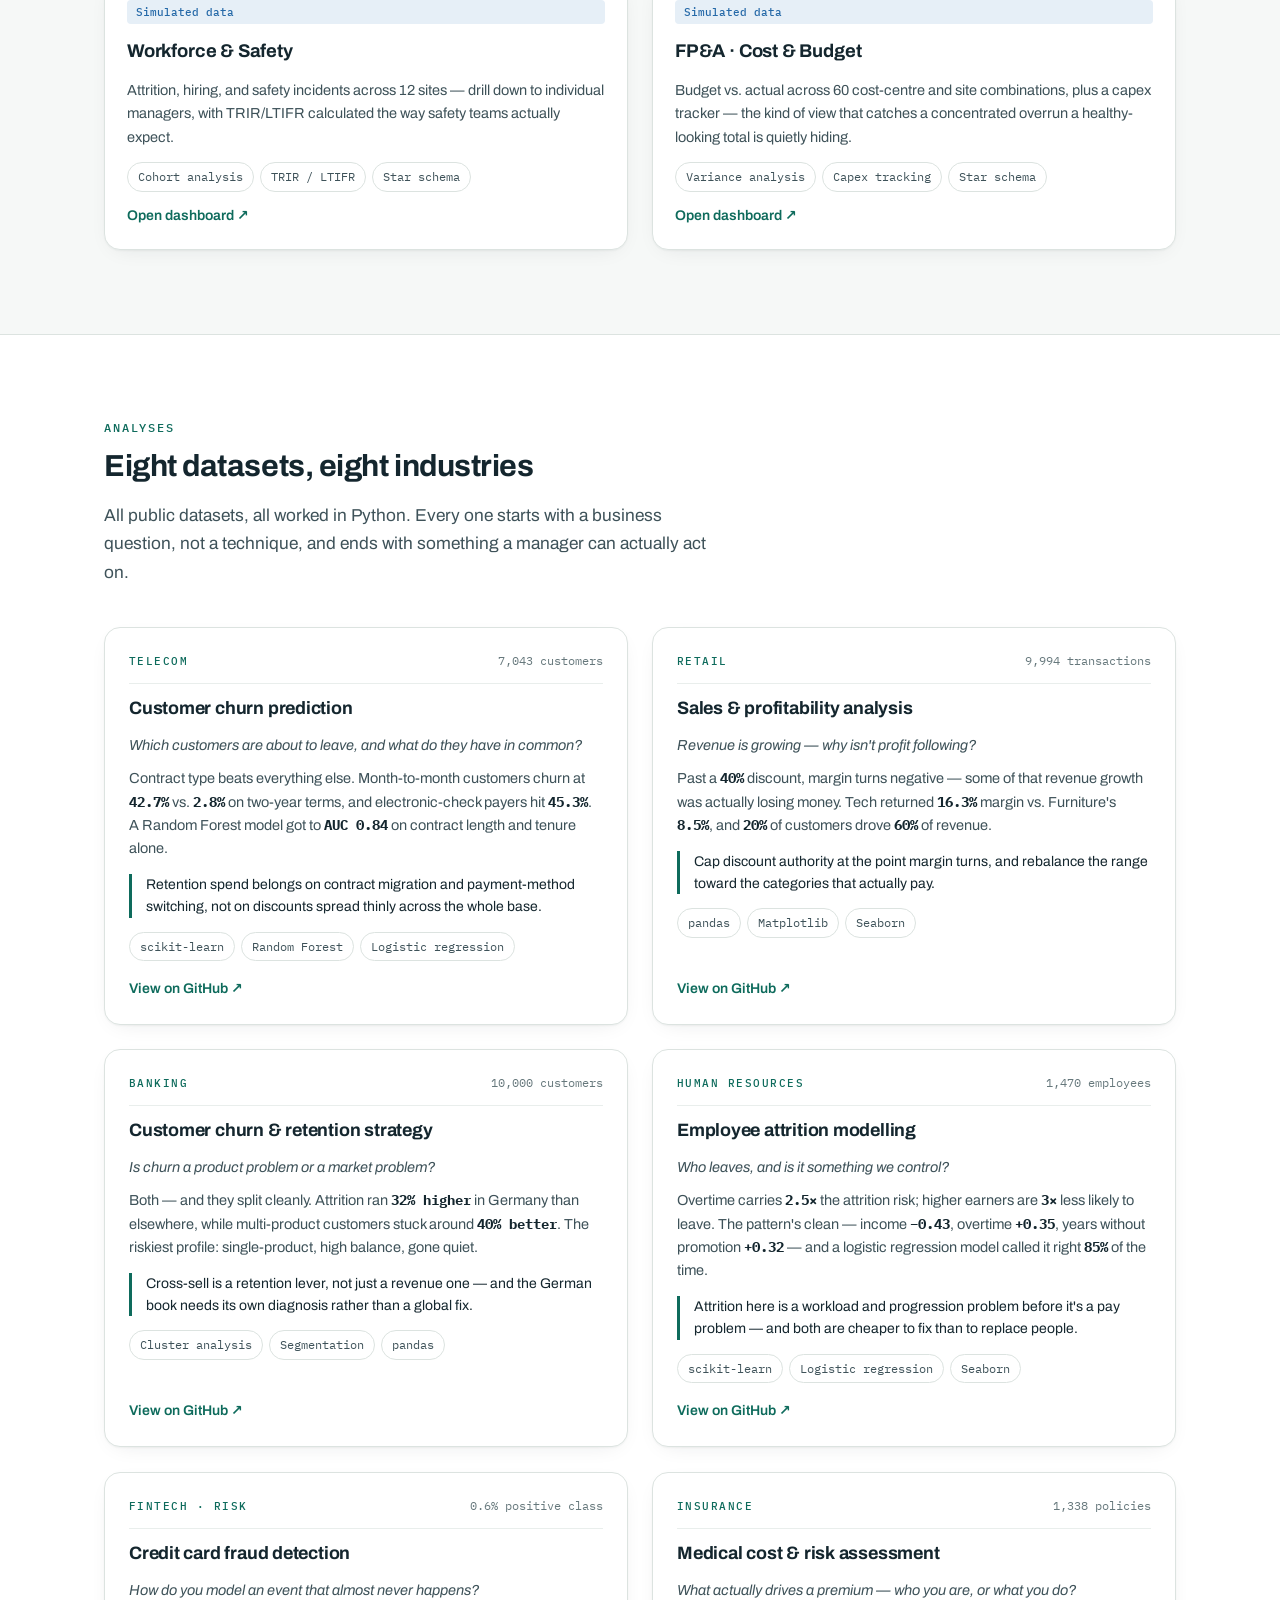
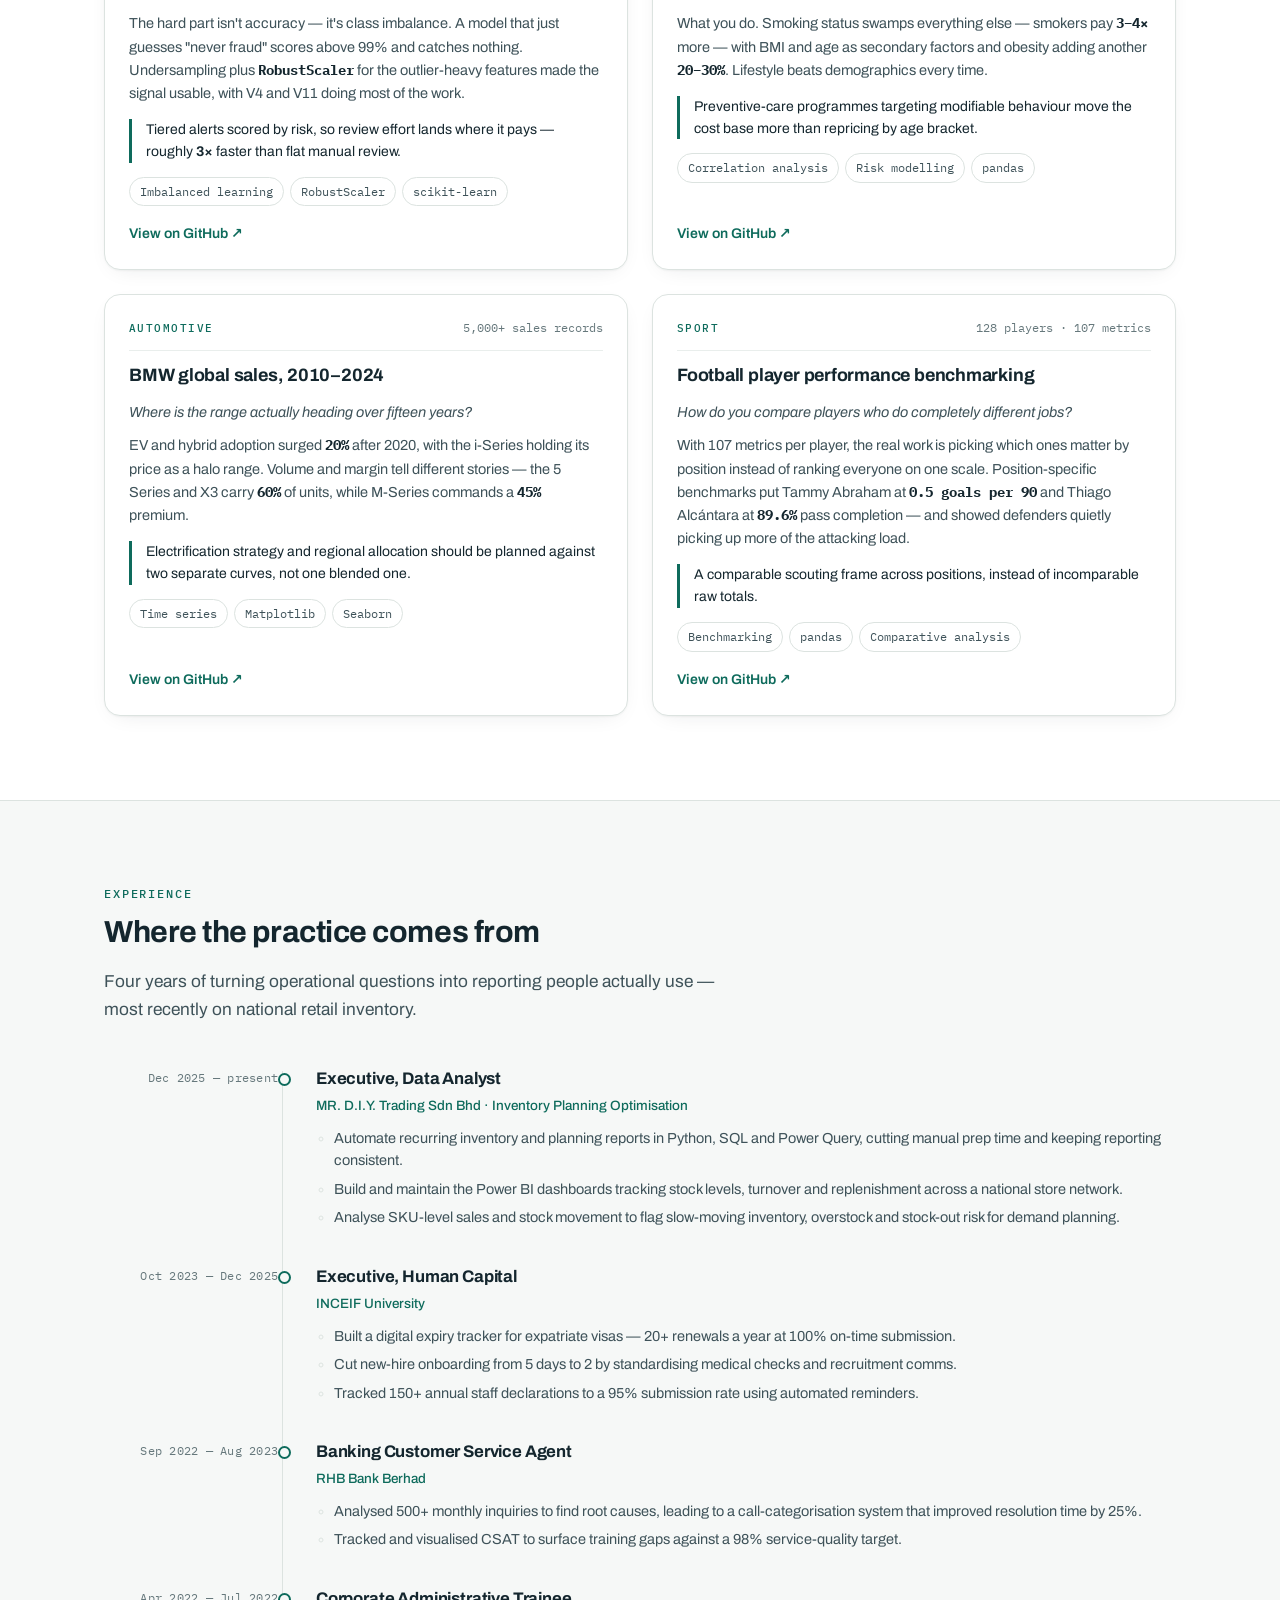
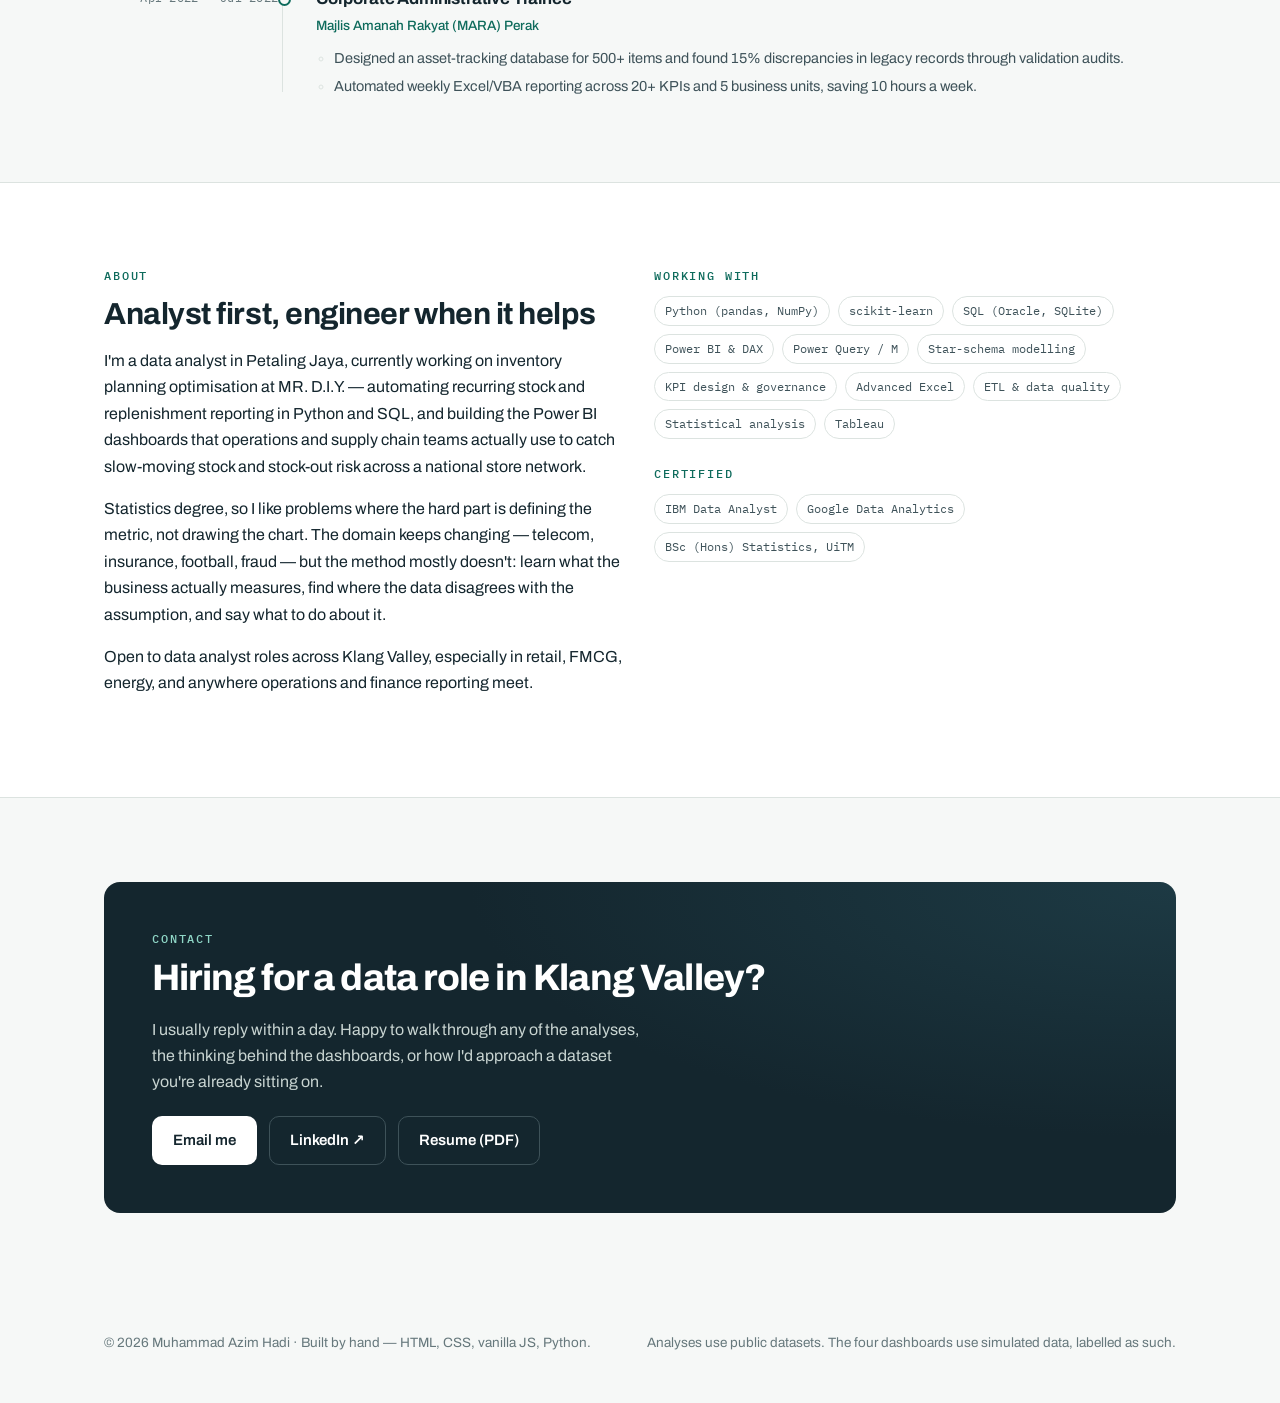
==== commit 984857ae: "Fix job title for INCEIF University role Corrects the experience timeline entry to "Executive, Human" ====
--- a/docs/index.html
+++ b/docs/index.html
@@ -331,7 +331,7 @@
         <li class="tl-item" data-reveal>
           <div class="tl-when">Oct 2023 — Dec 2025</div>
           <div class="tl-what">
-            <h3>Administrative Assistant, Human Capital</h3>
+            <h3>Executive, Human Capital</h3>
             <p class="tl-org">INCEIF University</p>
             <ul>
               <li>Built a digital expiry tracker for expatriate visas — 20+ renewals a year at 100% on-time submission.</li>
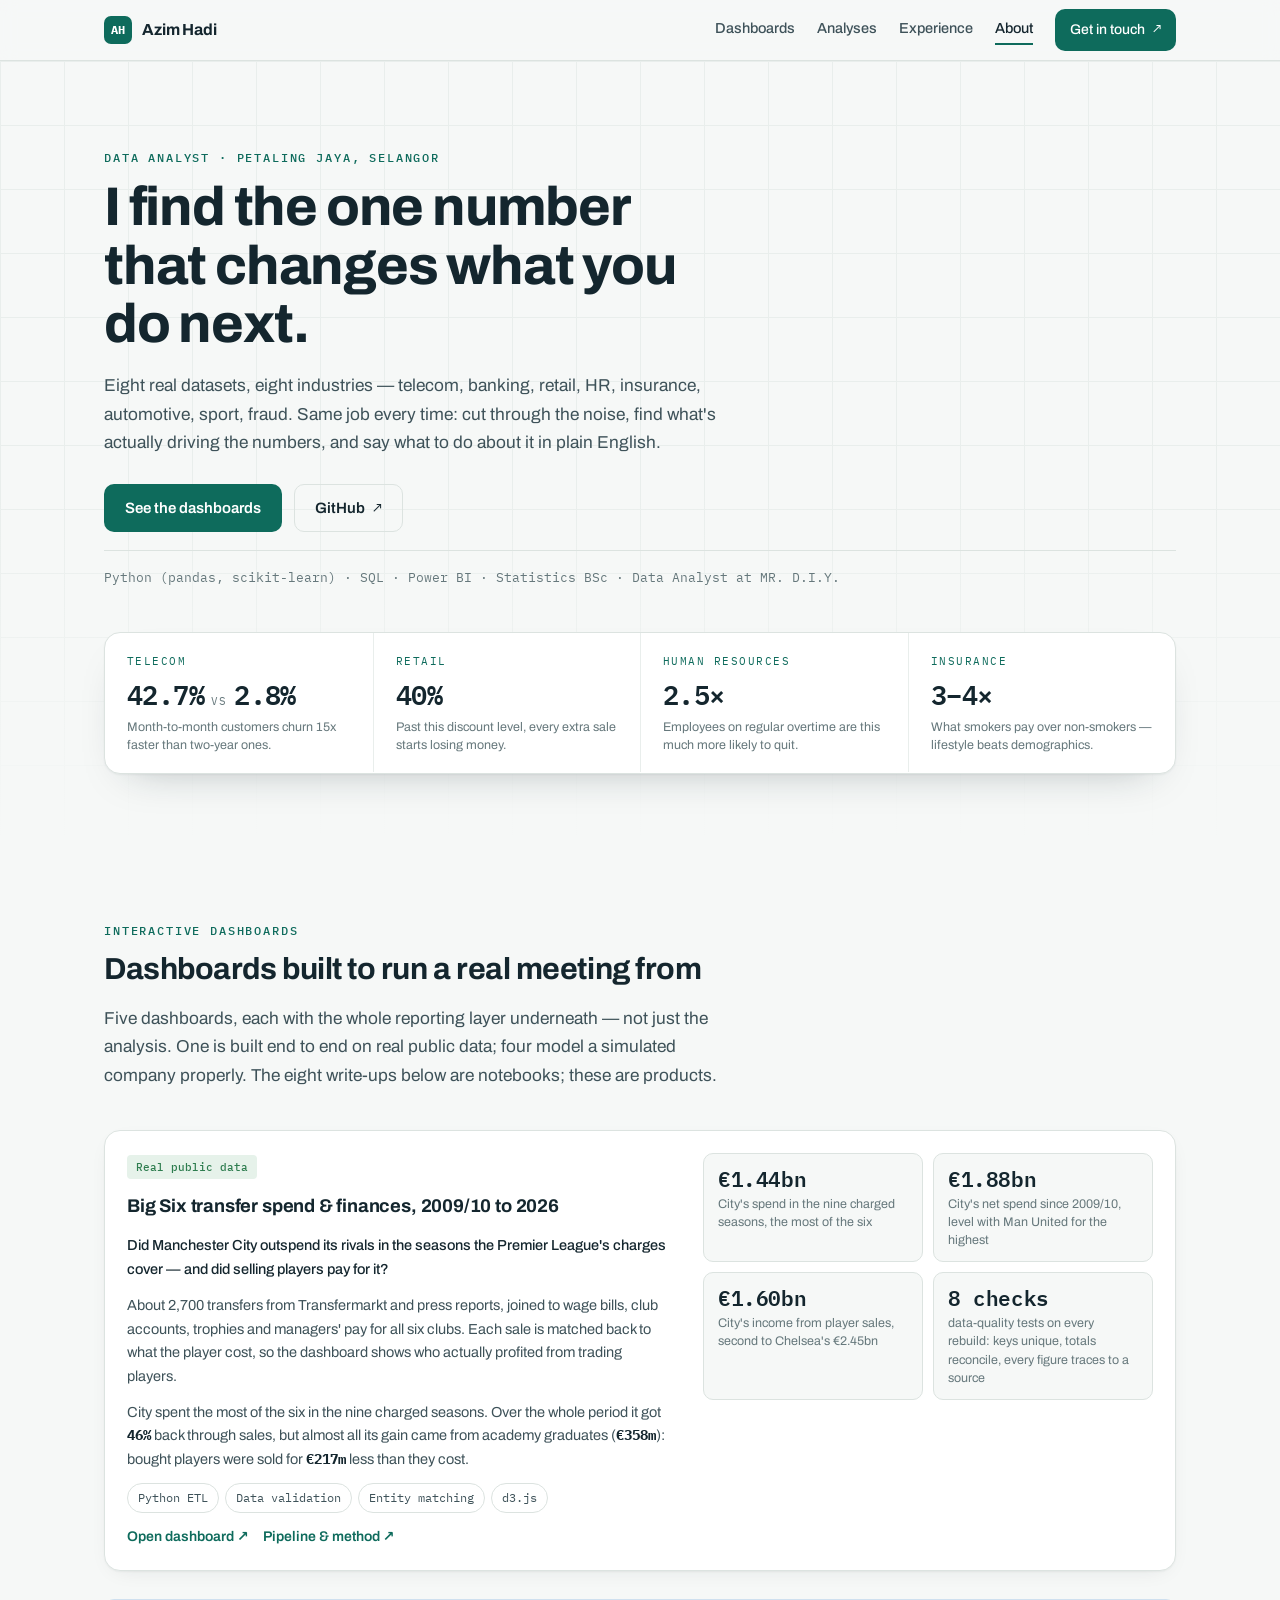
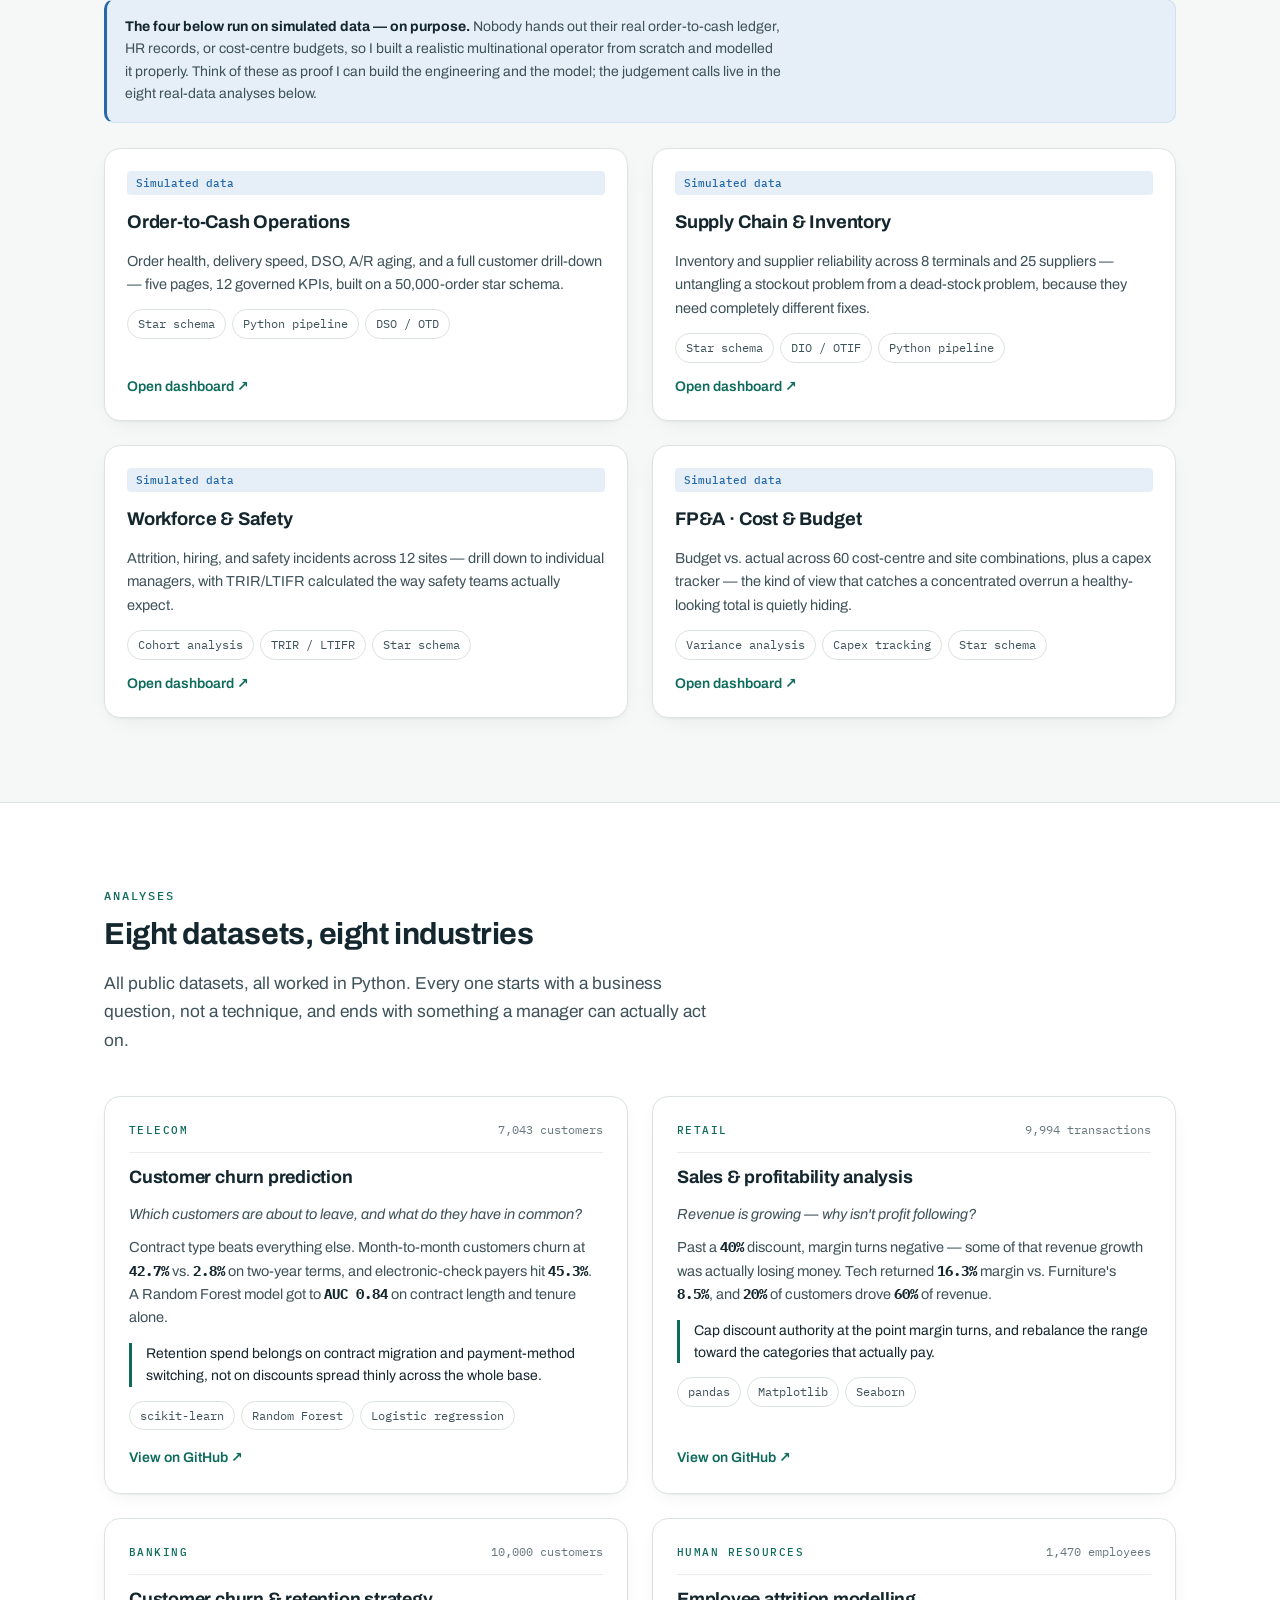
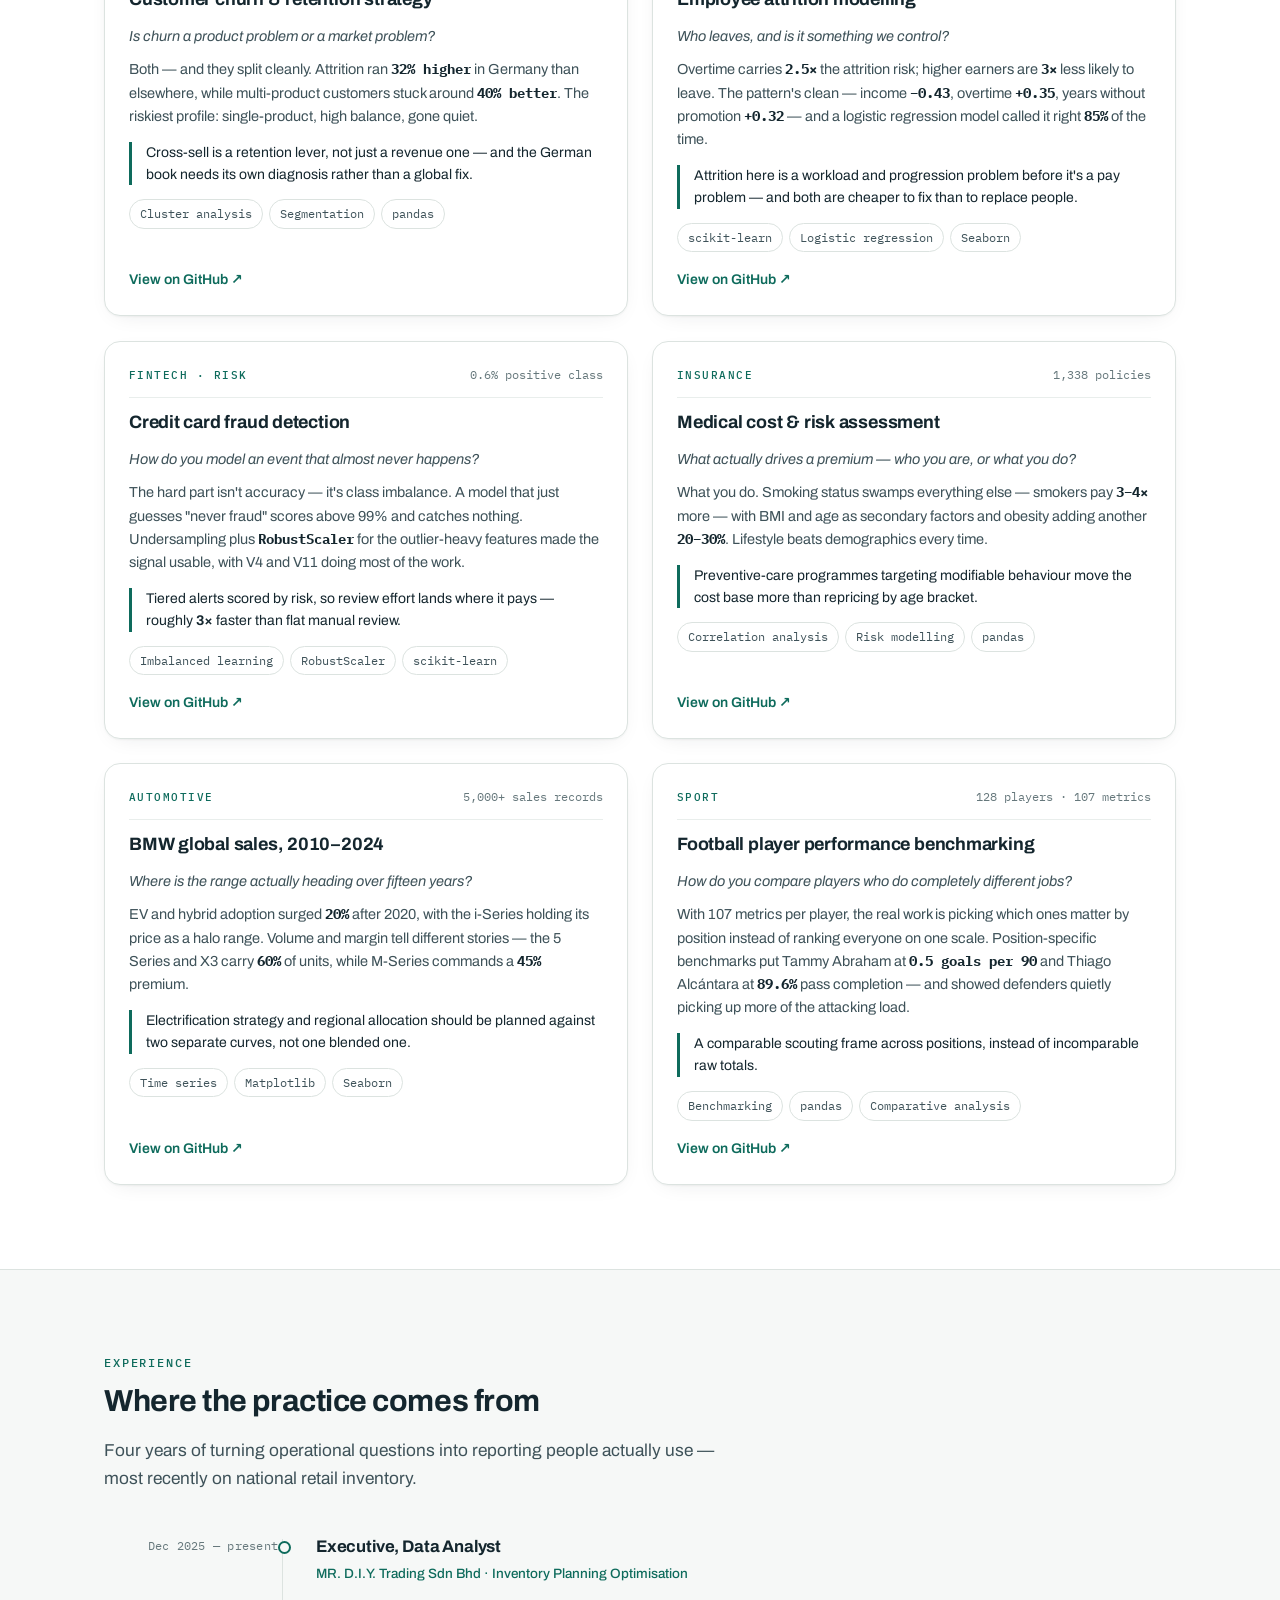
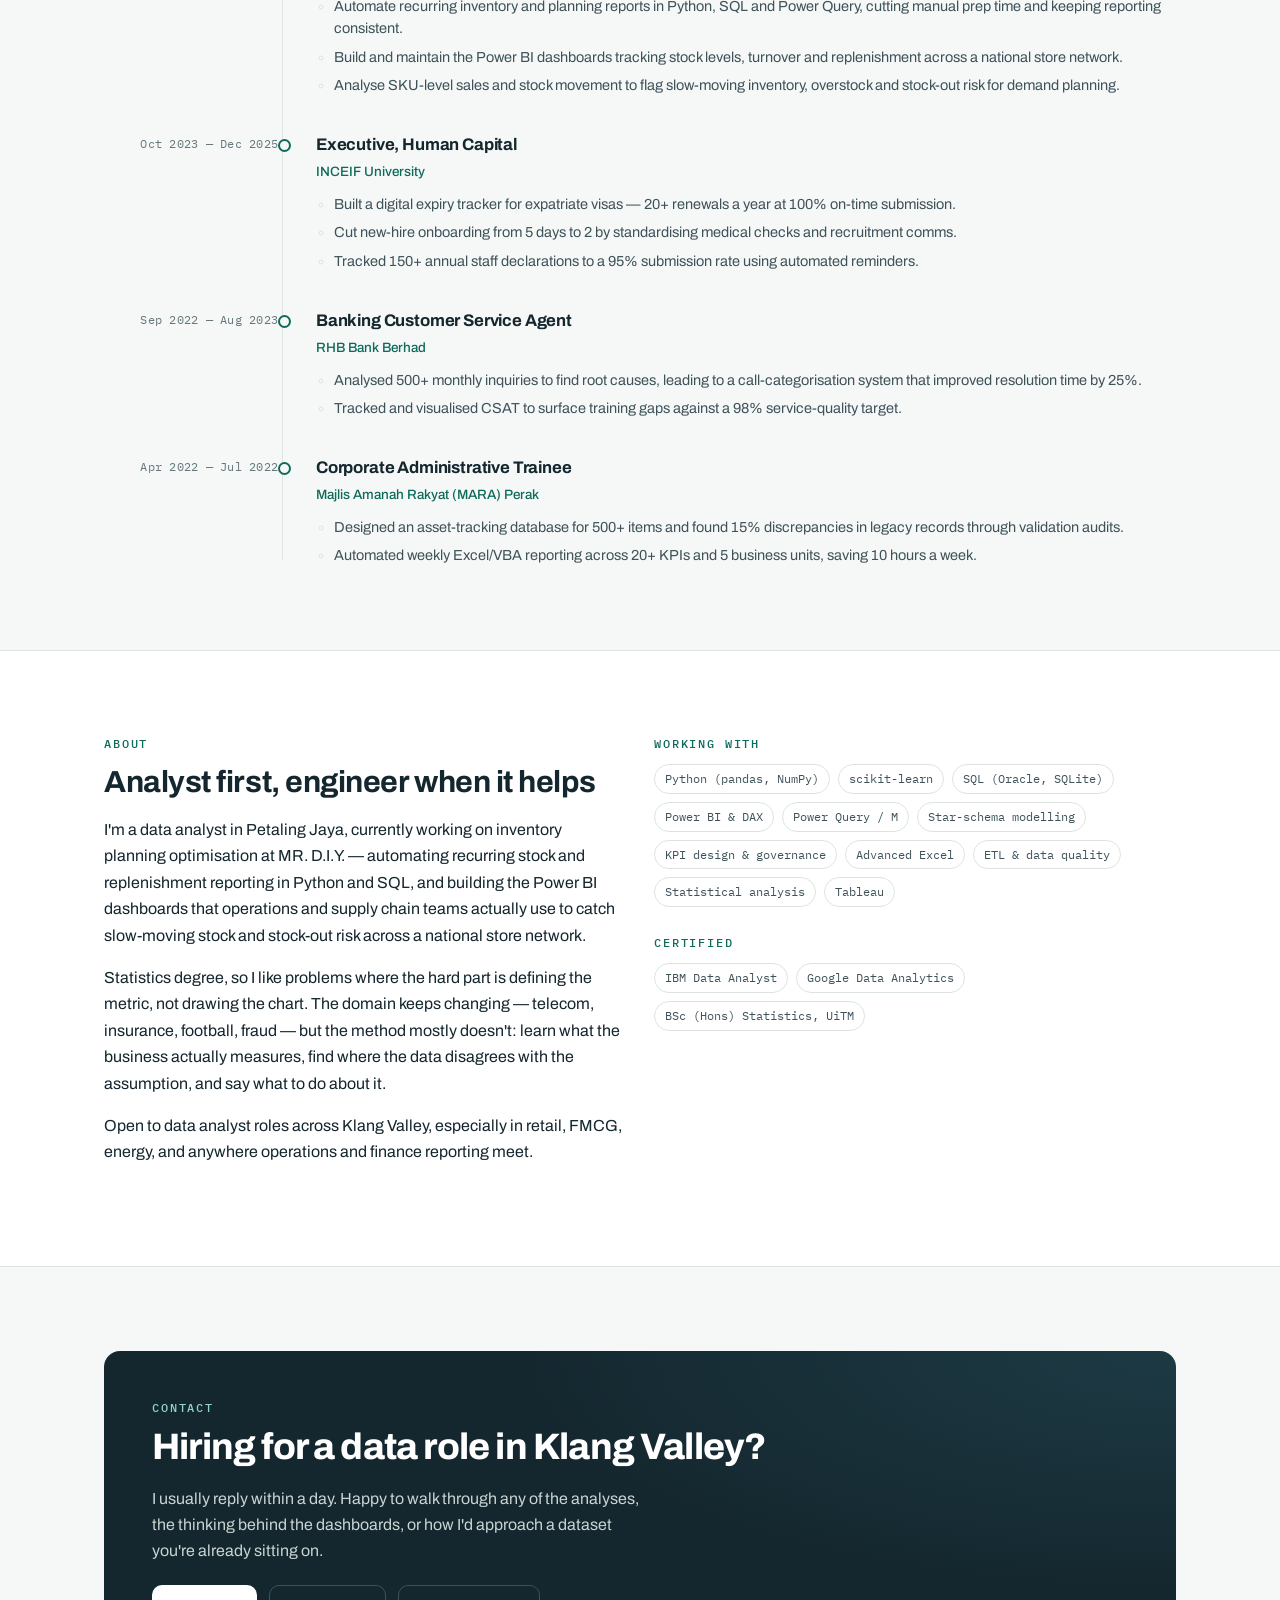
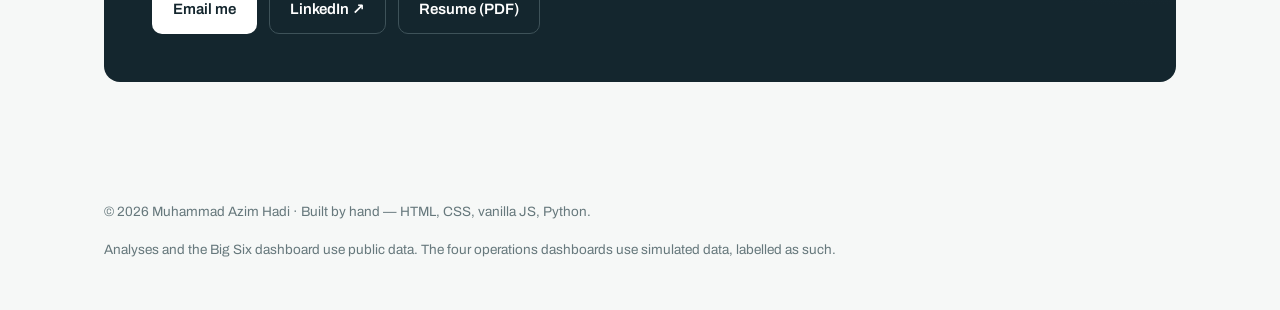
==== commit 9abe5846: "Add Big Six transfer spend & finances dashboard (real public data) A fifth dashboard, and the first " ====
--- a/docs/index.html
+++ b/docs/index.html
@@ -4,7 +4,7 @@
 <meta charset="UTF-8" />
 <meta name="viewport" content="width=device-width, initial-scale=1.0" />
 <title>Muhammad Azim Hadi — Data Analyst · Analytics Portfolio</title>
-<meta name="description" content="Data analyst in Petaling Jaya. Four interactive dashboards built end to end, plus eight real-data case studies across telecom, banking, retail, HR, insurance, automotive, sport and fraud." />
+<meta name="description" content="Data analyst in Petaling Jaya. Five interactive dashboards built end to end, one on real public football-finance data, plus eight real-data case studies across telecom, banking, retail, HR, insurance, automotive, sport and fraud." />
 <link rel="preconnect" href="https://fonts.googleapis.com" />
 <link rel="preconnect" href="https://fonts.gstatic.com" crossorigin />
 <link href="https://fonts.googleapis.com/css2?family=Archivo:wght@400;500;600;700;800&family=IBM+Plex+Mono:wght@400;500;600&display=swap" rel="stylesheet" />
@@ -79,13 +79,42 @@
       <div class="section-head">
         <p class="eyebrow">Interactive dashboards</p>
         <h2 class="section-title">Dashboards built to run a real meeting from</h2>
-        <p class="lead">Four dashboards, each with governed KPIs and a proper dimensional model
-        underneath — not just the analysis, the whole reporting layer. The eight write-ups below
-        are notebooks; these are products.</p>
-      </div>
+        <p class="lead">Five dashboards, each with the whole reporting layer underneath — not just
+        the analysis. One is built end to end on real public data; four model a simulated company
+        properly. The eight write-ups below are notebooks; these are products.</p>
+      </div>
+
+      <article class="card project-card project-featured">
+        <div class="pf-main">
+          <span><span class="pill pill-good">Real public data</span></span>
+          <h3>Big Six transfer spend &amp; finances, 2009/10 to 2026</h3>
+          <p class="pf-q">Did Manchester City outspend its rivals in the seasons the Premier League's
+          charges cover — and did selling players pay for it?</p>
+          <p>About 2,700 transfers from Transfermarkt and press reports, joined to wage bills, club
+          accounts, trophies and managers' pay for all six clubs. Each sale is matched back to what
+          the player cost, so the dashboard shows who actually profited from trading players.</p>
+          <p class="a-find">City spent the most of the six in the nine charged seasons. Over the whole
+          period it got <strong>46%</strong> back through sales, but almost all its gain came from
+          academy graduates (<strong>€358m</strong>): bought players were sold for
+          <strong>€217m</strong> less than they cost.</p>
+          <div class="badges">
+            <span class="chip">Python ETL</span><span class="chip">Data validation</span><span class="chip">Entity matching</span><span class="chip">d3.js</span>
+          </div>
+          <div class="links">
+            <a href="big6-dashboard.html">Open dashboard ↗</a>
+            <a href="https://github.com/FrankJR11/analytics-portfolio/tree/main/pipeline/big6" target="_blank" rel="noopener">Pipeline &amp; method ↗</a>
+          </div>
+        </div>
+        <div class="pf-stats" aria-label="Headline figures">
+          <div class="pf-stat"><span class="v">€1.44bn</span><span class="l">City's spend in the nine charged seasons, the most of the six</span></div>
+          <div class="pf-stat"><span class="v">€1.88bn</span><span class="l">City's net spend since 2009/10, level with Man United for the highest</span></div>
+          <div class="pf-stat"><span class="v">€1.60bn</span><span class="l">City's income from player sales, second to Chelsea's €2.45bn</span></div>
+          <div class="pf-stat"><span class="v">8 checks</span><span class="l">data-quality tests on every rebuild: keys unique, totals reconcile, every figure traces to a source</span></div>
+        </div>
+      </article>
 
       <div class="disclosure">
-        <p><strong>These four run on simulated data — on purpose.</strong> Nobody hands out their
+        <p><strong>The four below run on simulated data — on purpose.</strong> Nobody hands out their
         real order-to-cash ledger, HR records, or cost-centre budgets, so I built a realistic
         multinational operator from scratch and modelled it properly. Think of these as proof I
         can build the engineering and the model; the judgement calls live in the eight real-data
@@ -432,7 +461,7 @@
 <footer class="site-footer">
   <div class="wrap">
     <span>© <span id="year"></span> <span data-p="name">Muhammad Azim Hadi</span> · Built by hand — HTML, CSS, vanilla JS, Python.</span>
-    <span>Analyses use public datasets. The four dashboards use simulated data, labelled as such.</span>
+    <span>Analyses and the Big Six dashboard use public data. The four operations dashboards use simulated data, labelled as such.</span>
   </div>
 </footer>
 
--- a/docs/assets/style.css
+++ b/docs/assets/style.css
@@ -168,6 +168,7 @@
 .nav a { color: var(--ink-soft); font-size: 14.5px; font-weight: 500; }
 .nav a:hover { color: var(--ink); text-decoration: none; }
 .nav .btn { padding: 8px 14px; font-size: 14px; }
+.nav a.btn-primary, .nav a.btn-primary:hover { color: #fff; }  /* keep the CTA's text white over .nav a */
 
 /* ---- hero + signature flow rail ---------------------------------------- */
 .hero {
@@ -1015,3 +1016,15 @@
 @media (prefers-reduced-motion: reduce) {
   .kpi, .panel, .tab-btn { transition: none !important; }
 }
+
+/* ---- featured project: real public data (Big Six dashboard) -------------- */
+.project-featured { display: grid; grid-template-columns: 1.2fr 1fr; gap: 16px 36px; align-items: start; margin-bottom: 28px; }
+.project-featured .pf-main { display: flex; flex-direction: column; gap: 12px; min-width: 0; }
+.project-featured .pf-q { color: var(--ink); font-weight: 500; }
+.project-featured .pf-stats { display: grid; grid-template-columns: 1fr 1fr; gap: 10px; }
+.pf-stat { border: 1px solid var(--line); border-radius: var(--r-md); padding: 12px 14px; background: var(--paper); }
+.pf-stat .v { display: block; font-family: var(--mono); font-weight: 600; font-size: 1.3rem; letter-spacing: -0.02em; color: var(--ink); line-height: 1.2; }
+.pf-stat .l { display: block; margin-top: 4px; font-size: 12.5px; color: var(--muted); line-height: 1.45; }
+@media (max-width: 900px) {
+  .project-featured { grid-template-columns: 1fr; }
+}
